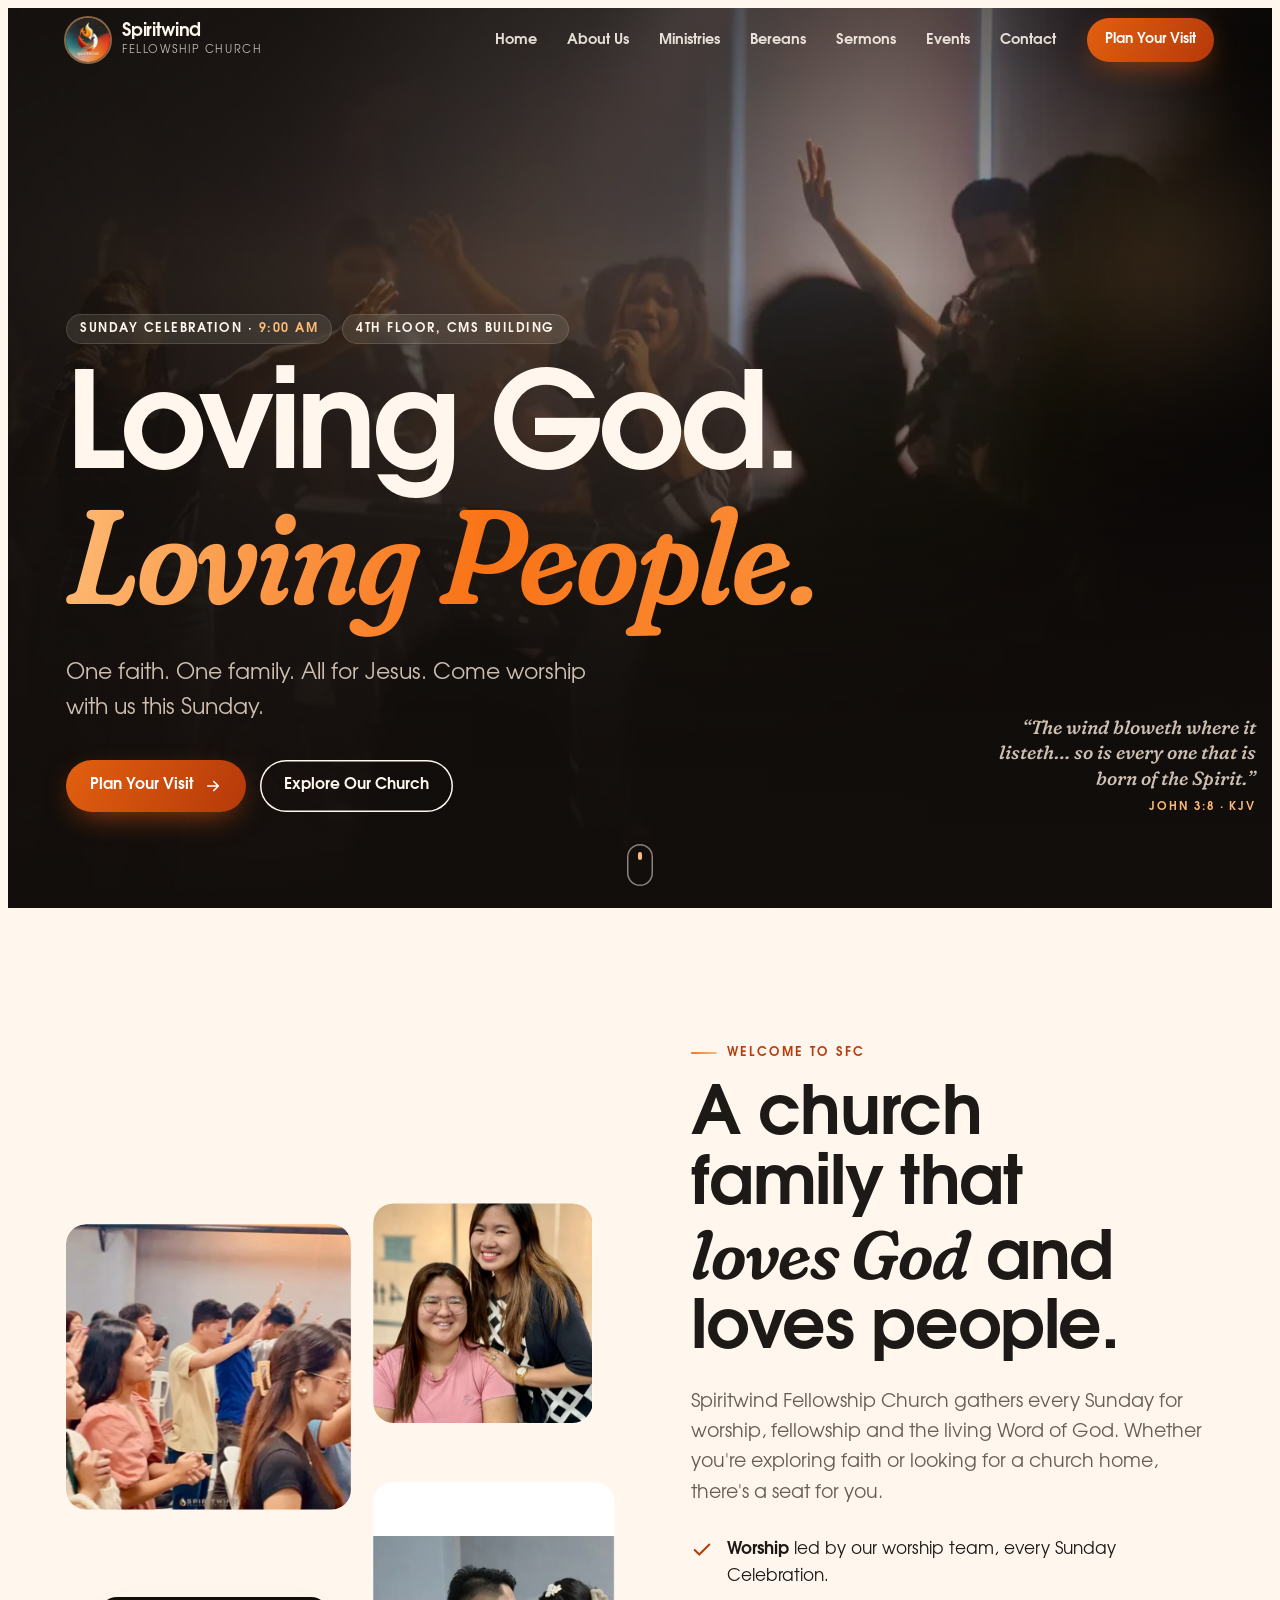
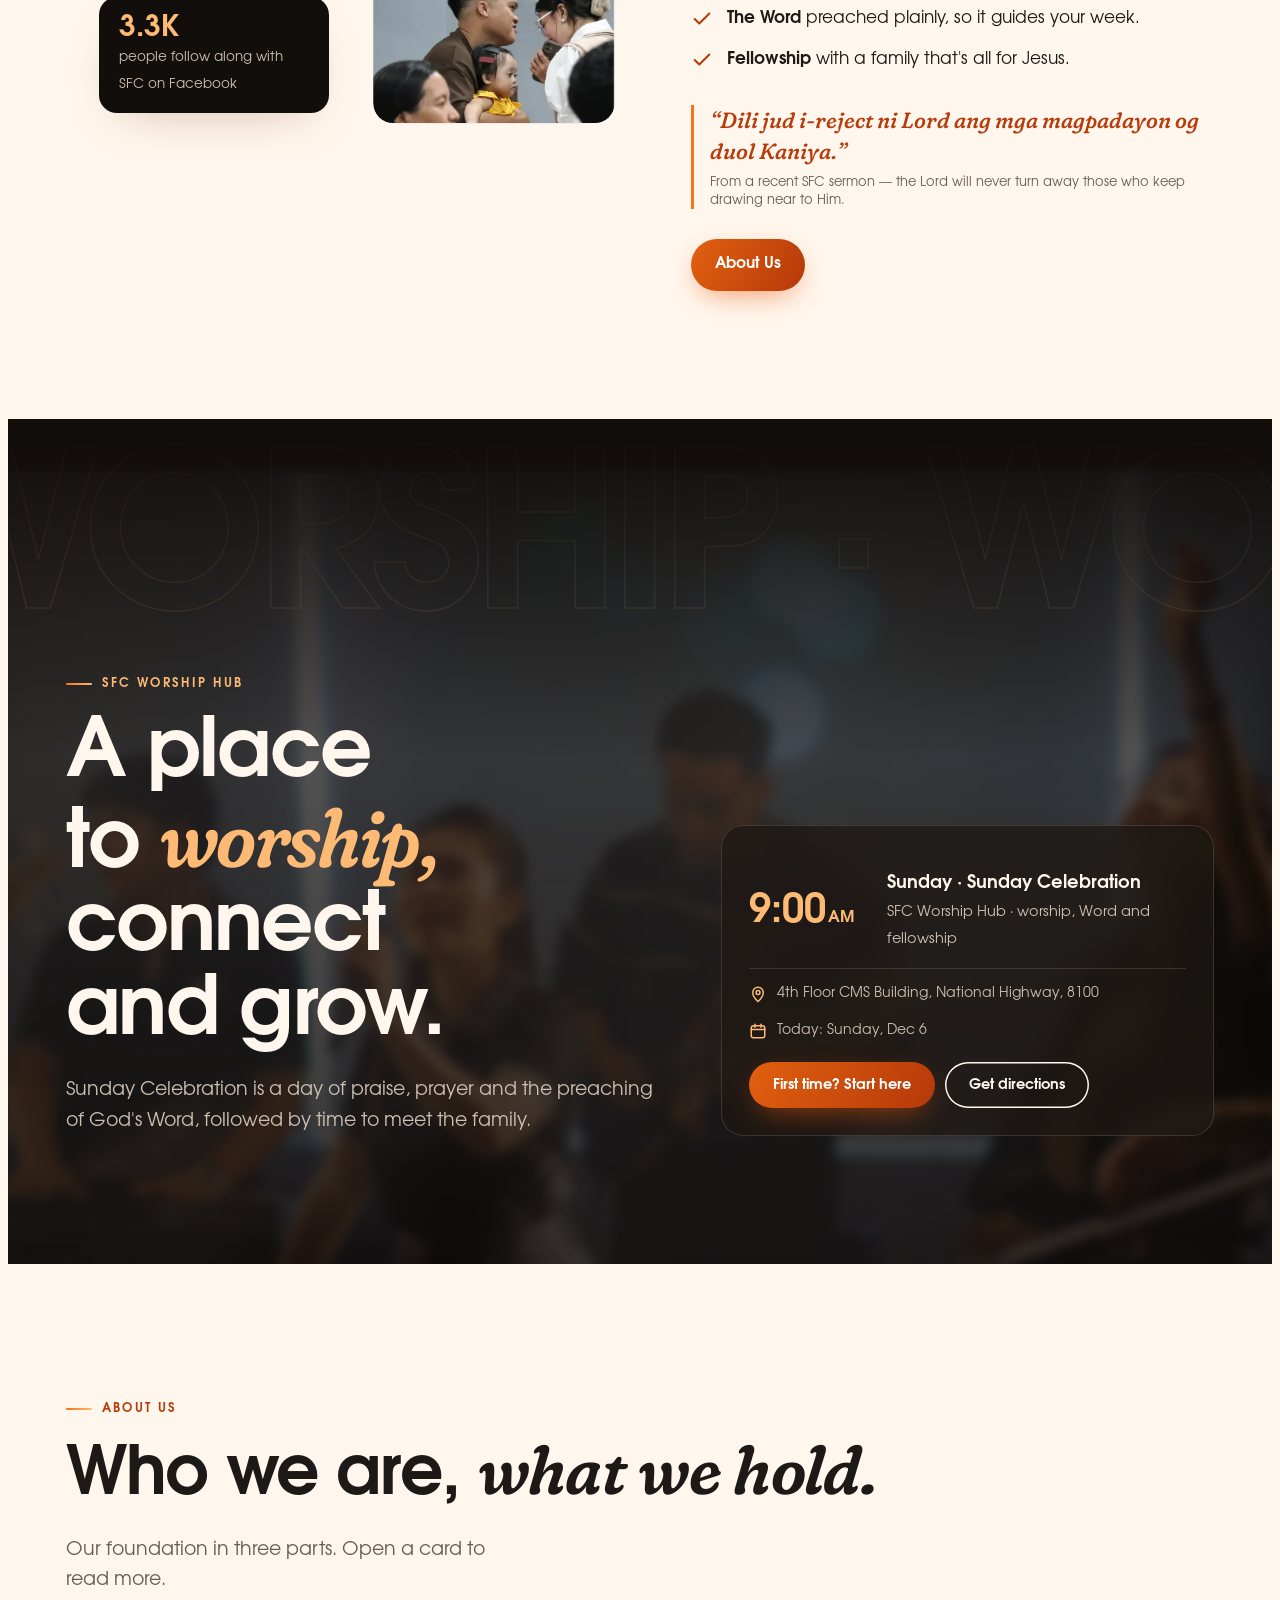
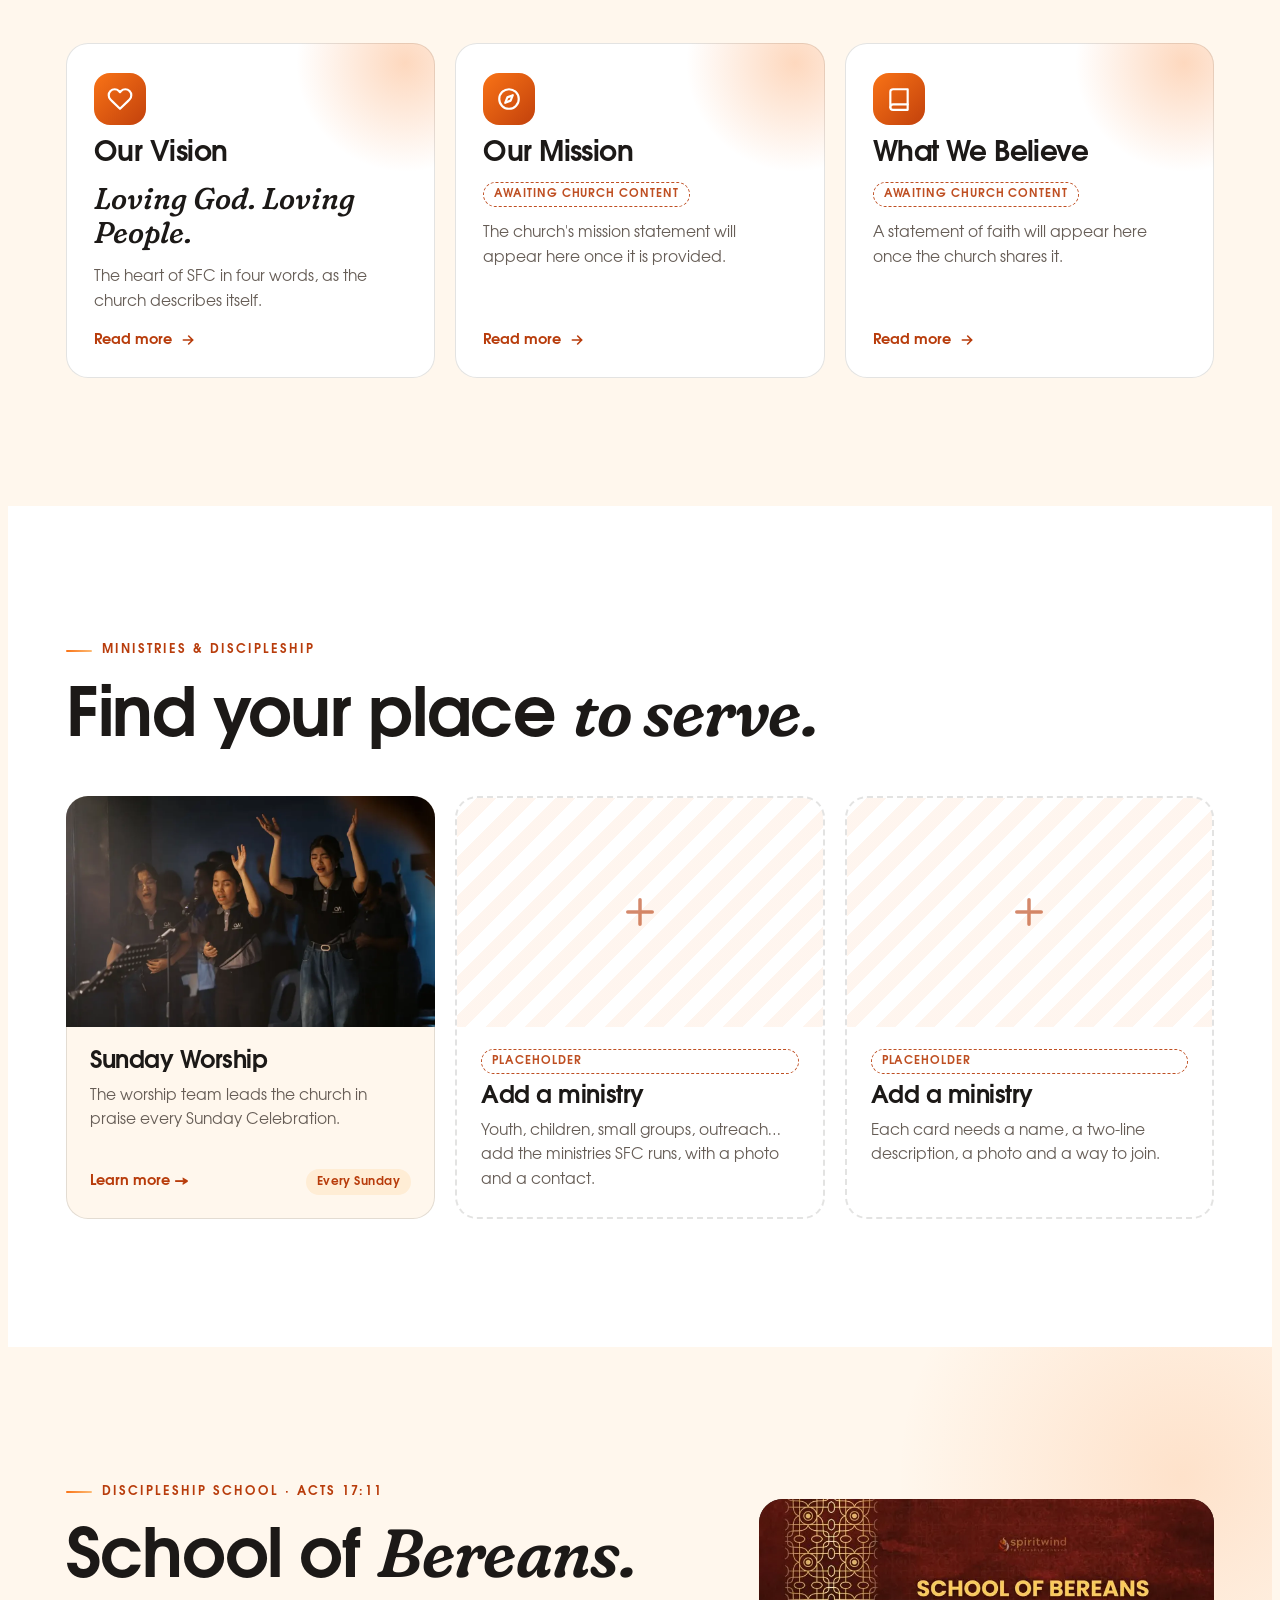
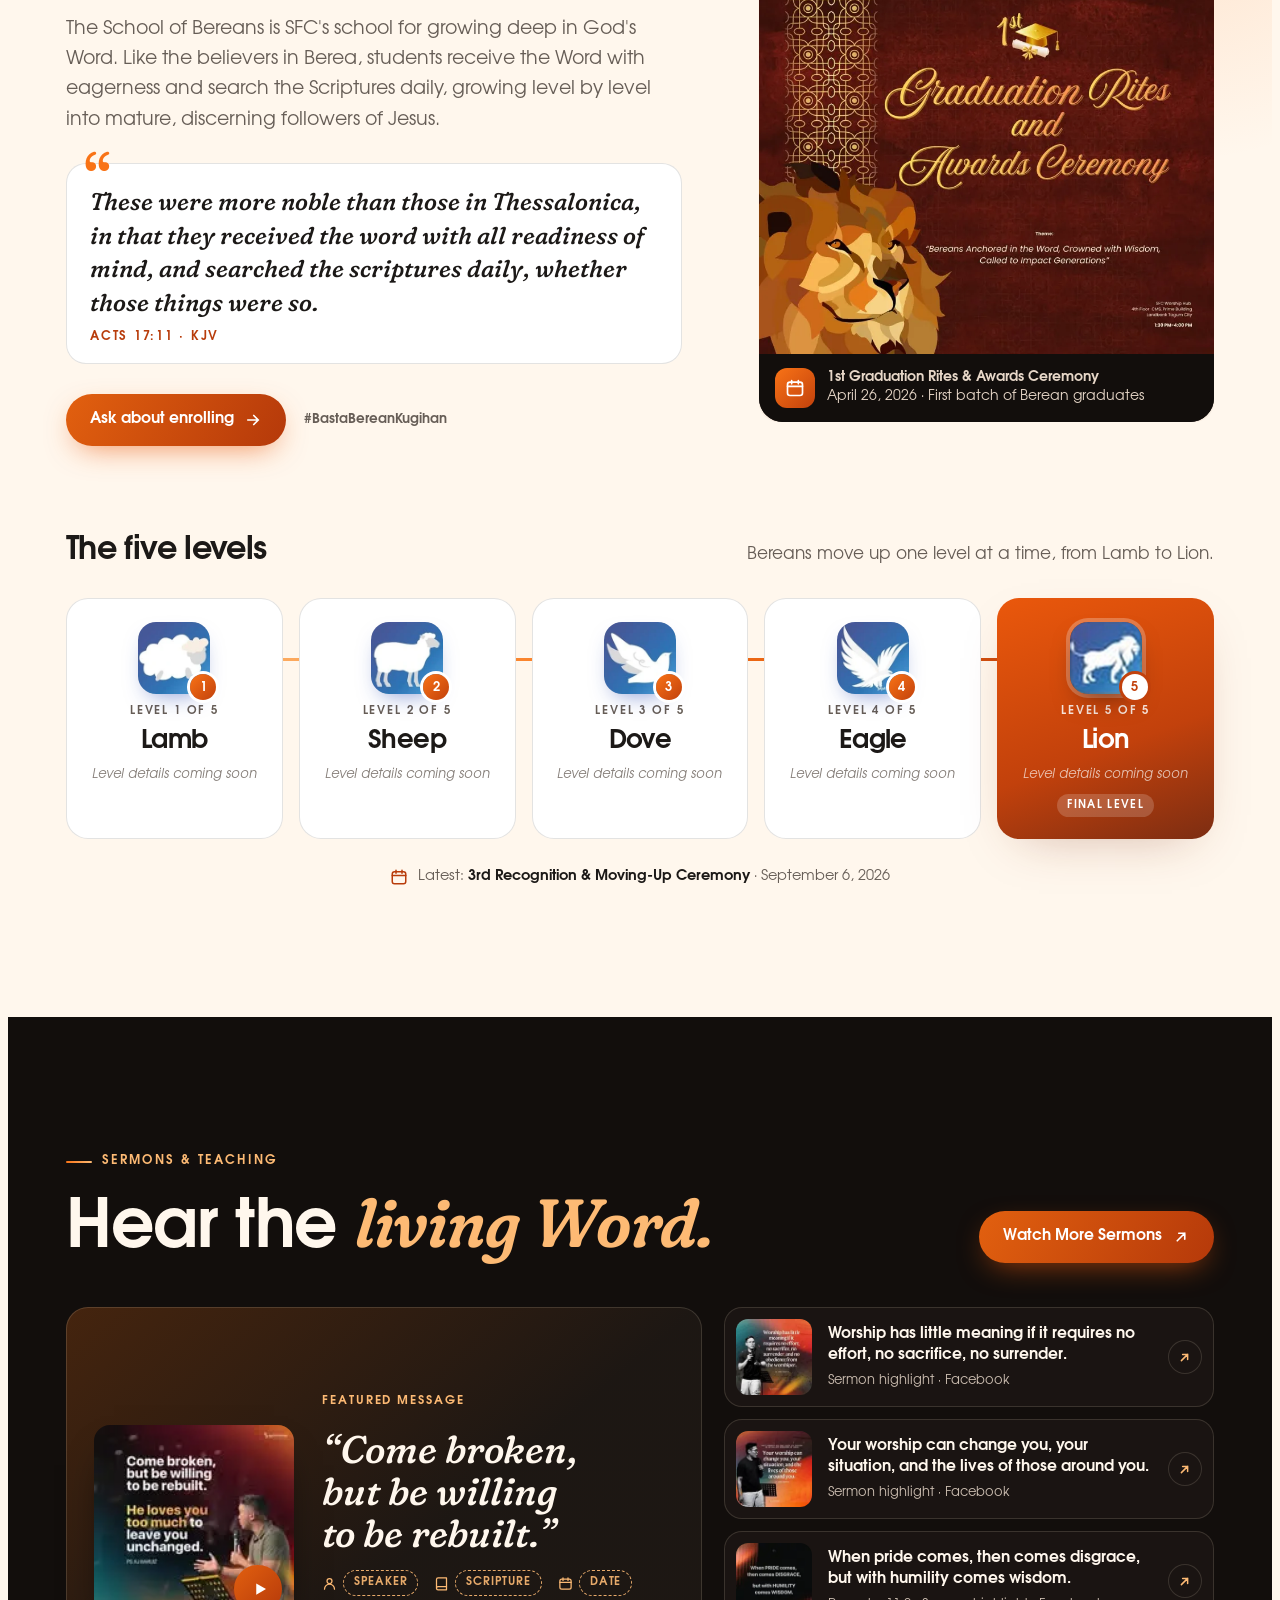
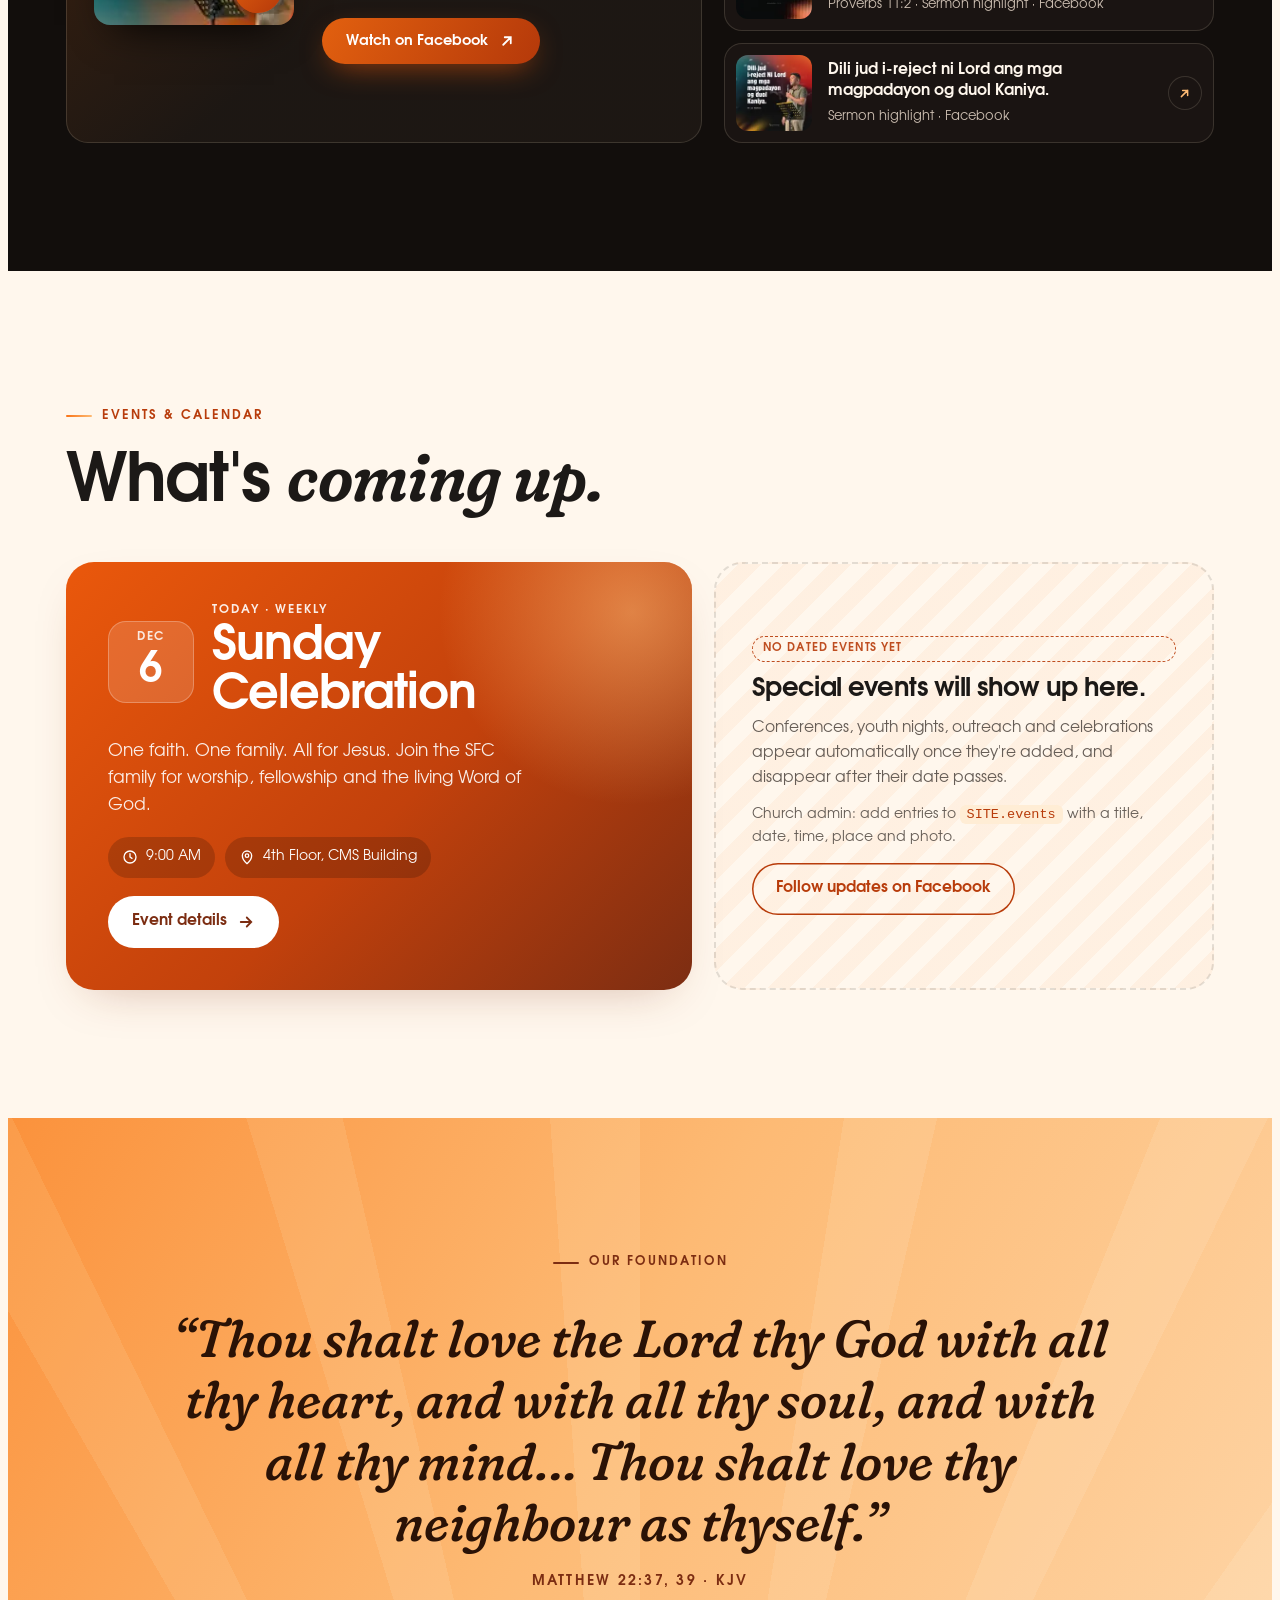
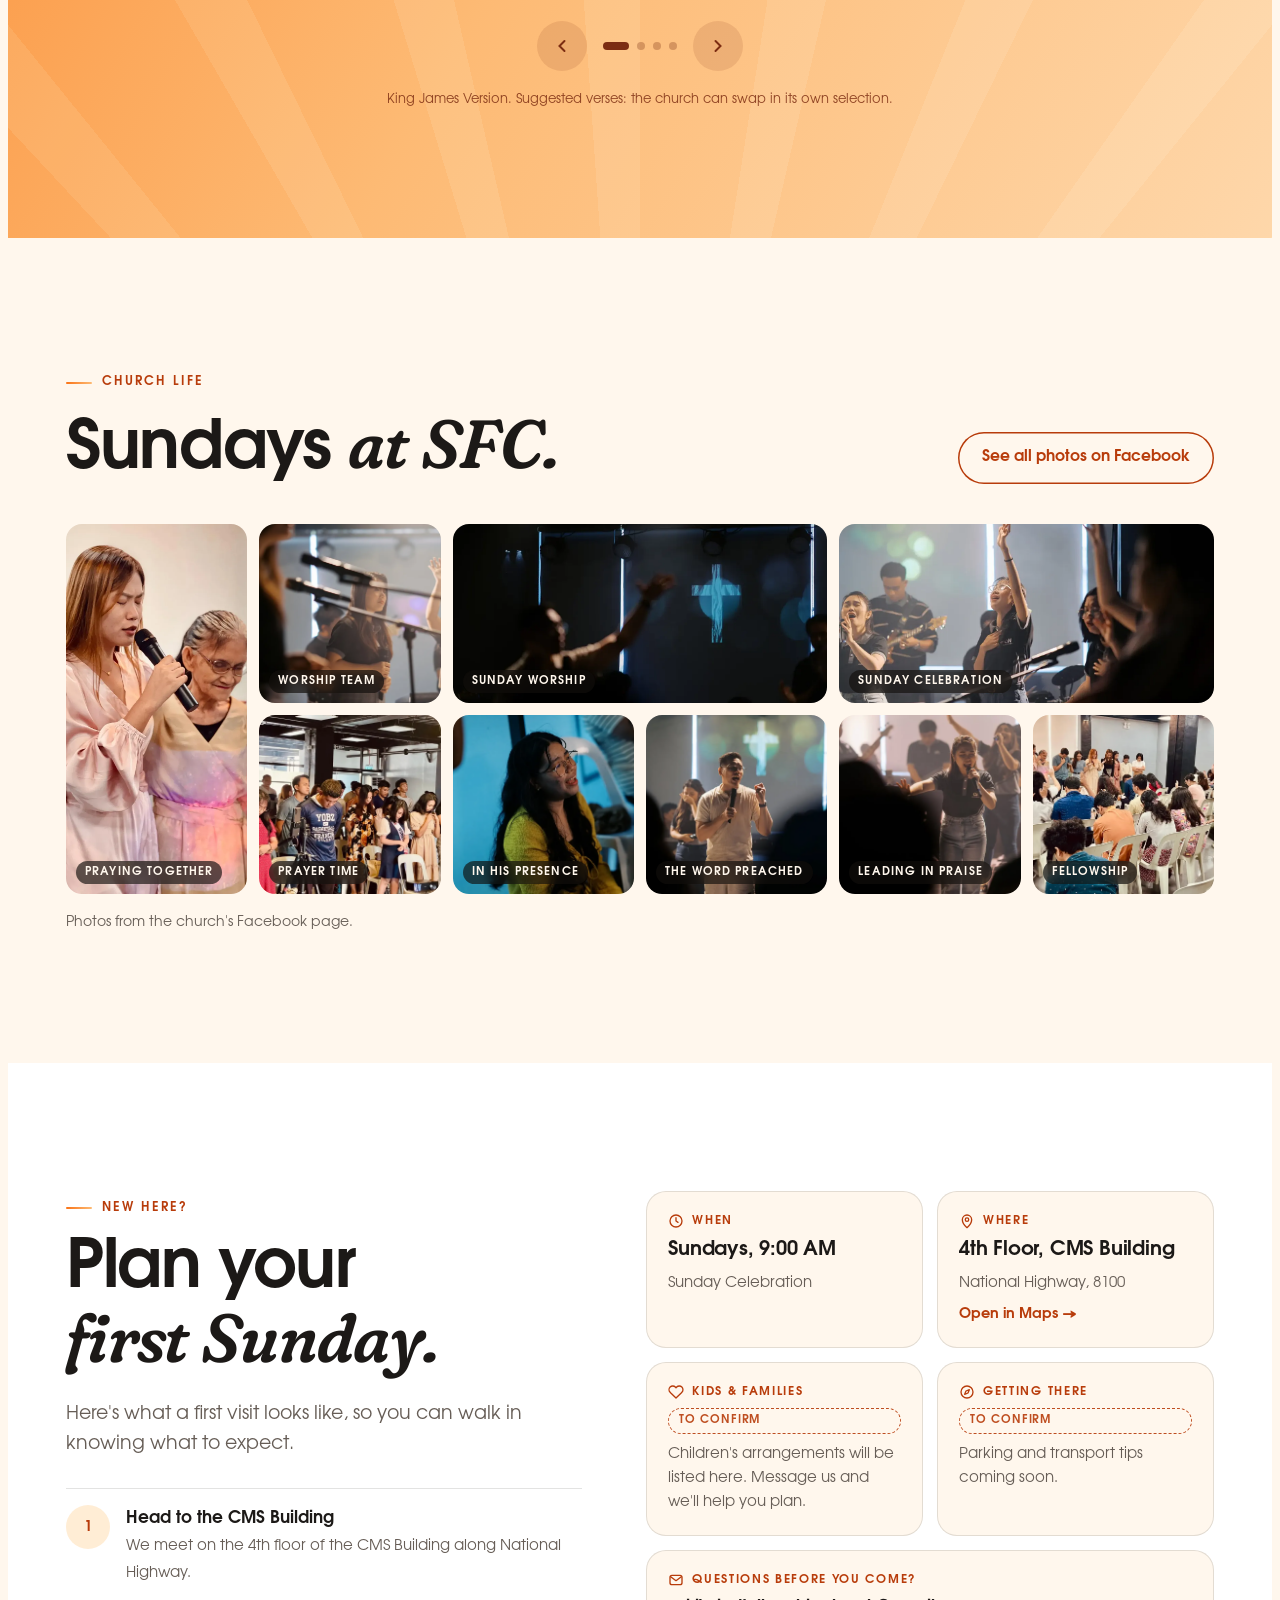
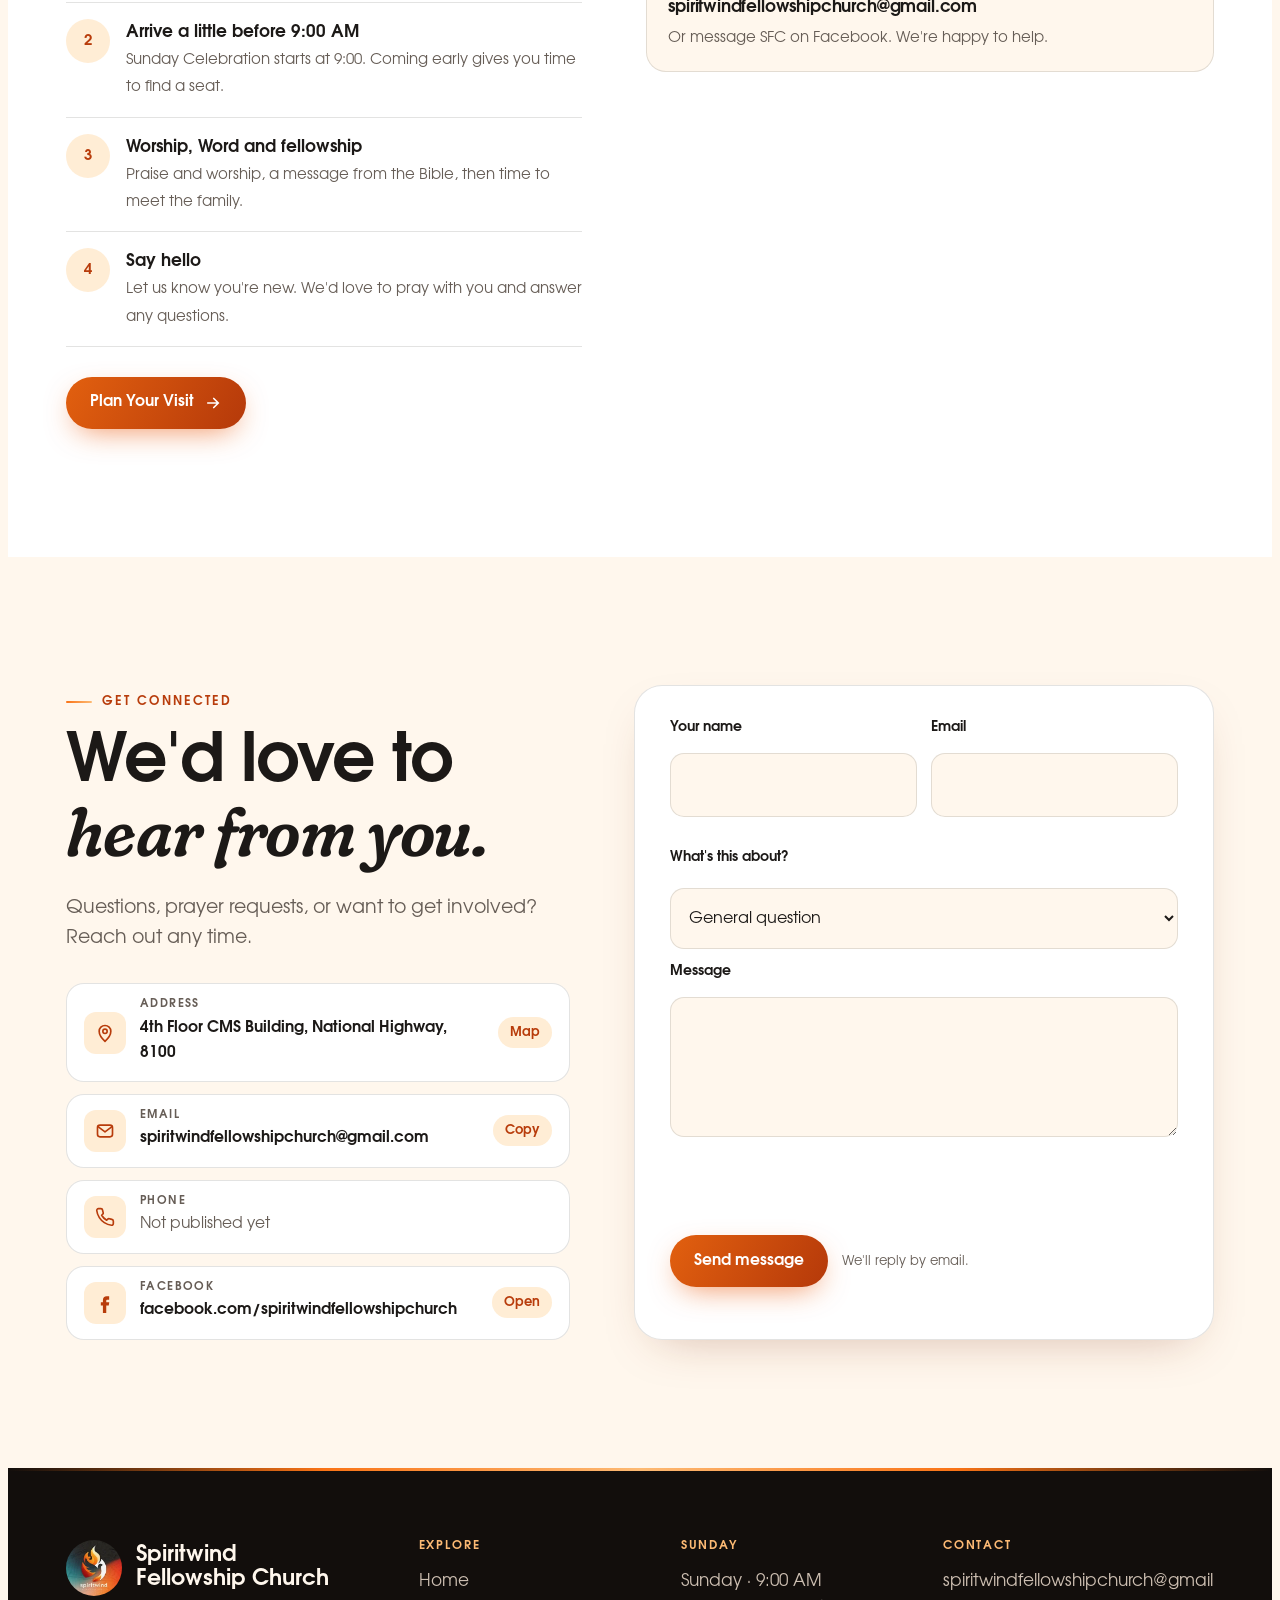
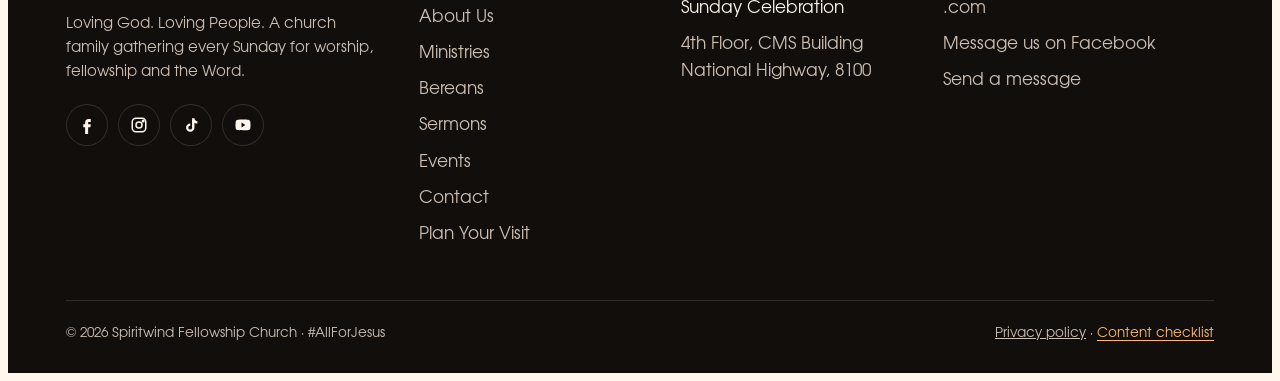
==== index.html @ 1cc3e71e "sfc website initial commit" ====
<!doctype html>
<html lang="en">
<head>
<meta charset="utf-8">
<meta name="viewport" content="width=device-width, initial-scale=1, viewport-fit=cover">
<title>Spiritwind Fellowship Church · Loving God. Loving People.</title>
<meta name="description" content="Spiritwind Fellowship Church (SFC) — Loving God. Loving People. Join our Sunday Celebration every Sunday at 9:00 AM, 4th Floor CMS Building, National Highway.">
<meta name="theme-color" content="#120E0C">
<!-- Replace https://www.example.com with your real domain before launch (also in sitemap.xml and robots.txt) -->
<link rel="canonical" href="https://www.example.com/">
<meta property="og:type" content="website">
<meta property="og:site_name" content="Spiritwind Fellowship Church">
<meta property="og:title" content="Spiritwind Fellowship Church">
<meta property="og:description" content="Loving God. Loving People. Sunday Celebration, 9:00 AM.">
<meta property="og:image" content="https://www.example.com/assets/img/og-image.jpg">
<meta property="og:url" content="https://www.example.com/">
<meta name="twitter:card" content="summary_large_image">
<link rel="icon" href="favicon.ico" sizes="any">
<link rel="icon" type="image/png" sizes="32x32" href="assets/icons/favicon-32.png">
<link rel="apple-touch-icon" href="assets/icons/apple-touch-icon.png">
<link rel="manifest" href="site.webmanifest">
<link rel="preload" href="assets/fonts/texgyreadventor-bold.woff2" as="font" type="font/woff2" crossorigin>
<link rel="preload" href="assets/fonts/texgyreadventor-regular.woff2" as="font" type="font/woff2" crossorigin>
<link rel="preload" href="assets/fonts/fraunces-italic.woff2" as="font" type="font/woff2" crossorigin>
<link rel="preload" as="image" href="assets/img/photo-worship-stage-wide.webp">
<link rel="stylesheet" href="assets/css/styles.css">
<script type="application/ld+json">
{"@context":"https://schema.org","@type":"Church","name":"Spiritwind Fellowship Church","alternateName":"SFC","slogan":"Loving God. Loving People.","url":"https://www.example.com/","logo":"https://www.example.com/assets/img/logo.png","email":"spiritwindfellowshipchurch@gmail.com",
 "address":{"@type":"PostalAddress","streetAddress":"4th Floor CMS Building, National Highway","postalCode":"8100","addressCountry":"PH"},
 "sameAs":["https://www.facebook.com/spiritwindfellowshipchurch","https://www.instagram.com/spiritwindfc","https://www.tiktok.com/@spiritwindfc"],
 "event":{"@type":"Event","name":"Sunday Celebration","eventSchedule":{"@type":"Schedule","repeatFrequency":"P1W","byDay":"https://schema.org/Sunday","startTime":"09:00","scheduleTimezone":"Asia/Manila"},"location":{"@type":"Place","name":"CMS Building, 4th Floor","address":"National Highway, 8100"}}}
</script>
</head>
<body>
<a class="skip" href="#welcome">Skip to content</a>
<noscript><div class="noscript">Turn on JavaScript to see service times, sermons and events. You can also email spiritwindfellowshipchurch@gmail.com.</div></noscript>
<header class="nav" id="nav">
  <div class="wrap">
    <a class="brand" href="#home" aria-label="Spiritwind Fellowship Church — home">
      <img src="assets/img/logo.webp" data-img="logo" alt="" width="44" height="44">
      <span><b>Spiritwind</b><small>Fellowship Church</small></span>
    </a>
    <ul class="links" id="navLinks"></ul>
    <a class="btn btn-primary cta-nav" href="#visit">Plan Your Visit</a>
    <button class="burger" id="burger" aria-label="Open menu" aria-expanded="false" aria-controls="drawer"><span></span><span></span><span></span></button>
  </div>
</header>

<div class="drawer" id="drawer" aria-hidden="true">
  <div class="scrim" data-close></div>
  <div class="panel" role="dialog" aria-modal="true" aria-label="Menu">
    <button class="close" data-close aria-label="Close menu">×</button>
    <nav id="drawerLinks"></nav>
    <a class="btn btn-primary" href="#visit" data-close>Plan Your Visit</a>
  </div>
</div>

<main id="main">
<!-- HERO -->
<section class="hero" id="home" aria-label="Welcome">
  <div class="layer photo" data-speed="0.35" data-bg="hero" style="background-image:url('assets/img/photo-worship-stage-wide.webp')"></div>
  <div class="glow a"></div><div class="glow b"></div>
  <canvas id="wind" aria-hidden="true"></canvas>
  <div class="shade"></div>
  <div class="wrap content">
    <div class="meta rv"><span>Sunday Celebration · <b id="heroTime">9:00 AM</b></span><span>4th Floor, CMS Building</span></div>
    <h1 class="h1 rv"><span class="line">Loving God.</span><span class="line"><em>Loving People.</em></span></h1>
    <p class="sub rv" id="heroSub">One faith. One family. All for Jesus. Come worship with us this Sunday.</p>
    <div class="actions rv">
      <a class="btn btn-primary" href="#visit">Plan Your Visit <svg viewBox="0 0 24 24" fill="none" stroke="currentColor" stroke-width="2.2" stroke-linecap="round"><path d="M5 12h14M13 6l6 6-6 6"/></svg></a>
      <a class="btn btn-ghost" href="#welcome">Explore Our Church</a>
    </div>
  </div>
  <p class="verse" data-speed="-0.12">“The wind bloweth where it listeth… so is every one that is born of the Spirit.”<b>John 3:8 · KJV</b></p>
  <a class="scrollcue" href="#welcome" aria-label="Scroll to the welcome section"></a>
</section>

<!-- WELCOME -->
<section class="band welcome" id="welcome">
  <div class="wrap grid">
    <div class="collage">
      <figure class="c1 rv img"><img data-speed="0.06" src="assets/img/photo-worship-congregation.webp" data-img="welcome1" alt="The congregation worshiping with hands raised at Sunday Celebration"></figure>
      <figure class="c2 rv img"><img data-speed="-0.08" src="assets/img/photo-fellowship-friends.webp" data-img="welcome2" alt="Two church members smiling together after the service"></figure>
      <figure class="c3 rv img"><img data-speed="0.12" src="assets/img/photo-fellowship-family.webp" data-img="welcome3" alt="Church family greeting one another, a young family with their little one"></figure>
      <div class="badge"><strong id="followers">3.3K</strong><span>people follow along with SFC on Facebook</span></div>
    </div>
    <div>
      <span class="eyebrow rv">Welcome to SFC</span>
      <h2 class="h2 rv">A church family that <em>loves God</em> and loves people.</h2>
      <p class="lede rv">Spiritwind Fellowship Church gathers every Sunday for worship, fellowship and the living Word of God. Whether you're exploring faith or looking for a church home, there's a seat for you.</p>
      <ul class="points rv">
        <li><svg viewBox="0 0 24 24" fill="none" stroke="currentColor" stroke-width="2.2" stroke-linecap="round" stroke-linejoin="round"><path d="M20 6 9 17l-5-5"/></svg><span><b>Worship</b> led by our worship team, every Sunday Celebration.</span></li>
        <li><svg viewBox="0 0 24 24" fill="none" stroke="currentColor" stroke-width="2.2" stroke-linecap="round" stroke-linejoin="round"><path d="M20 6 9 17l-5-5"/></svg><span><b>The Word</b> preached plainly, so it guides your week.</span></li>
        <li><svg viewBox="0 0 24 24" fill="none" stroke="currentColor" stroke-width="2.2" stroke-linecap="round" stroke-linejoin="round"><path d="M20 6 9 17l-5-5"/></svg><span><b>Fellowship</b> with a family that's all for Jesus.</span></li>
      </ul>
      <p class="bisaya rv">“Dili jud i-reject ni Lord ang mga magpadayon og duol Kaniya.”<small>From a recent SFC sermon — the Lord will never turn away those who keep drawing near to Him.</small></p>
      <div style="margin-top:30px" class="rv"><a class="btn btn-primary" href="#about">About Us</a></div>
    </div>
  </div>
</section>

<!-- WORSHIP -->
<section class="band stage worship" id="worship" aria-labelledby="worshipH">
  <div class="bgimg" data-bg="worshipBg" style="background-image:url('assets/img/photo-worship-band.webp')" data-speed="0.25"></div>
  <div class="giant" aria-hidden="true" data-speed="-0.15" data-x="1">WORSHIP · WORSHIP ·</div>
  <div class="wrap grid">
    <div>
      <span class="eyebrow rv">SFC Worship Hub</span>
      <h2 class="rv" id="worshipH" style="margin-top:18px">A place to <em style="font-family:var(--f-serif);font-weight:600;color:var(--amber)">worship,</em> connect and grow.</h2>
      <p class="lede rv" style="margin-top:22px">Sunday Celebration is a day of praise, prayer and the preaching of God's Word, followed by time to meet the family.</p>
    </div>
    <div class="svc rv" id="services"></div>
  </div>
</section>

<!-- ABOUT -->
<section class="band about" id="about">
  <div class="wrap">
    <div class="head">
      <div><span class="eyebrow rv">About Us</span><h2 class="h2 rv" style="margin-top:16px">Who we are, <em>what we hold.</em></h2></div>
      <p class="lede rv" style="max-width:42ch">Our foundation in three parts. Open a card to read more.</p>
    </div>
    <div class="cards3" id="pillars"></div>
  </div>
</section>

<!-- MINISTRIES -->
<section class="band ministries" id="ministries">
  <div class="wrap">
    <span class="eyebrow rv">Ministries &amp; Discipleship</span>
    <h2 class="h2 rv" style="margin-top:16px">Find your place <em>to serve.</em></h2>
    <div class="mgrid" id="ministryGrid"></div>
  </div>
</section>

<!-- SCHOOL OF BEREANS -->
<section class="band bereans" id="bereans" aria-labelledby="sobH">
  <div class="wrap">
    <div class="sob-head">
      <div class="sob-intro">
        <span class="eyebrow rv">Discipleship School · Acts 17:11</span>
        <h2 class="h2 rv" id="sobH" style="margin-top:16px">School of <em>Bereans.</em></h2>
        <p class="lede rv" id="sobIntro"></p>
        <blockquote class="sob-verse rv" id="sobVerse"></blockquote>
        <div class="sob-actions rv">
          <a class="btn btn-primary" href="#contact" data-inquiry="bereans">Ask about enrolling <svg viewBox="0 0 24 24" fill="none" stroke="currentColor" stroke-width="2.2" stroke-linecap="round"><path d="M5 12h14M13 6l6 6-6 6"/></svg></a>
          <span class="sob-tag" id="sobTag"></span>
        </div>
      </div>
      <figure class="sob-poster rv img">
        <img id="sobPoster" src="assets/img/sob-graduation-poster.webp" alt="School of Bereans 1st Graduation Rites and Awards Ceremony poster, with a golden lion">
        <figcaption id="sobMilestone"></figcaption>
      </figure>
    </div>

    <div class="sob-journey">
      <div class="sob-jhead rv"><h3>The five levels</h3><p>Bereans move up one level at a time, from Lamb to Lion.</p></div>
      <ol class="sob-track" id="sobLevels"></ol>
      <p class="sob-latest rv" id="sobLatest"></p>
    </div>
  </div>
</section>

<!-- SERMONS -->
<section class="band stage sermons" id="sermons">
  <div class="wrap">
    <div class="head">
      <div><span class="eyebrow rv">Sermons &amp; Teaching</span><h2 class="h2 rv" style="margin-top:16px">Hear the <em style="color:var(--amber)">living Word.</em></h2></div>
      <a class="btn btn-primary rv" id="moreSermons" href="#" target="_blank" rel="noopener">Watch More Sermons <svg viewBox="0 0 24 24" fill="none" stroke="currentColor" stroke-width="2.2" stroke-linecap="round"><path d="M7 17 17 7M9 7h8v8"/></svg></a>
    </div>
    <div class="sgrid">
      <article class="feat rv" id="featSermon"></article>
      <div class="slist" id="sermonList"></div>
    </div>
  </div>
</section>

<!-- EVENTS -->
<section class="band events" id="events">
  <div class="wrap">
    <span class="eyebrow rv">Events &amp; Calendar</span>
    <h2 class="h2 rv" style="margin-top:16px">What's <em>coming up.</em></h2>
    <div class="egrid" id="eventGrid"></div>
  </div>
</section>

<!-- SCRIPTURE -->
<section class="band scripture" id="scripture" aria-roledescription="carousel" aria-label="Scripture">
  <div class="rays" data-speed="0.18"></div>
  <div class="wrap">
    <span class="eyebrow">Our Foundation</span>
    <div class="vstage" aria-live="polite">
      <div><p class="vtext" id="vText"></p><div class="vref" id="vRef"></div></div>
    </div>
    <div class="vctl">
      <button id="vPrev" aria-label="Previous verse"><svg viewBox="0 0 24 24" fill="none" stroke="currentColor" stroke-width="2.4" stroke-linecap="round"><path d="M15 6l-6 6 6 6"/></svg></button>
      <div class="dots" id="vDots" aria-hidden="true"></div>
      <button id="vNext" aria-label="Next verse"><svg viewBox="0 0 24 24" fill="none" stroke="currentColor" stroke-width="2.4" stroke-linecap="round"><path d="M9 6l6 6-6 6"/></svg></button>
    </div>
    <p class="note">King James Version. Suggested verses: the church can swap in its own selection.</p>
  </div>
</section>

<!-- GALLERY -->
<section class="band gallery" id="gallery">
  <div class="wrap">
    <div class="head">
      <div><span class="eyebrow rv">Church Life</span><h2 class="h2 rv" style="margin-top:16px">Sundays <em>at SFC.</em></h2></div>
      <a class="btn btn-ghost rv" id="fbPhotos" href="#" target="_blank" rel="noopener" style="color:var(--otext)">See all photos on Facebook</a>
    </div>
    <div class="ggrid" id="galleryGrid"></div>
    <p class="note">Photos from the church's Facebook page.</p>
  </div>
</section>

<!-- VISIT -->
<section class="band visit" id="visit">
  <div class="wrap vgrid">
    <div>
      <span class="eyebrow rv">New Here?</span>
      <h2 class="h2 rv" style="margin-top:16px">Plan your <em>first Sunday.</em></h2>
      <p class="lede rv" style="margin-top:20px">Here's what a first visit looks like, so you can walk in knowing what to expect.</p>
      <ol class="steps rv" id="visitSteps"></ol>
      <a class="btn btn-primary rv" href="#contact" data-inquiry="visit">Plan Your Visit <svg viewBox="0 0 24 24" fill="none" stroke="currentColor" stroke-width="2.2" stroke-linecap="round"><path d="M5 12h14M13 6l6 6-6 6"/></svg></a>
    </div>
    <div class="vcards rv" id="visitCards"></div>
  </div>
</section>

<!-- CONTACT -->
<section class="band contact" id="contact">
  <div class="wrap cgrid">
    <div>
      <span class="eyebrow rv">Get Connected</span>
      <h2 class="h2 rv" style="margin-top:16px">We'd love to <em>hear from you.</em></h2>
      <p class="lede rv" style="margin-top:20px">Questions, prayer requests, or want to get involved? Reach out any time.</p>
      <div class="clist rv" id="contactList"></div>
    </div>
    <form class="card rv" id="cform" name="contact" method="POST" data-netlify="true" netlify-honeypot="website" novalidate>
      <input type="hidden" name="form-name" value="contact">
      <div class="frow">
        <div class="field"><label for="f-name">Your name</label><input id="f-name" name="name" autocomplete="name" required maxlength="80"><span class="err" id="e-name"></span></div>
        <div class="field"><label for="f-email">Email</label><input id="f-email" name="email" type="email" autocomplete="email" required maxlength="120"><span class="err" id="e-email"></span></div>
      </div>
      <div class="field"><label for="f-topic">What's this about?</label>
        <select id="f-topic" name="topic"></select></div>
      <div class="field"><label for="f-msg">Message</label><textarea id="f-msg" name="message" required maxlength="2000"></textarea><span class="err" id="e-msg"></span></div>
      <div class="hp" aria-hidden="true"><label for="f-web">Leave this empty</label><input id="f-web" name="website" tabindex="-1" autocomplete="off"></div>
      <div id="fstatus" role="status" aria-live="polite"></div>
      <div style="display:flex;gap:14px;align-items:center;flex-wrap:wrap"><button class="btn btn-primary" type="submit">Send message</button><span class="fnote">We'll reply by email.</span></div>
    </form>
  </div>
</section>
</main>

<footer>
  <div class="wrap">
    <div class="fgrid">
      <div>
        <div class="fbrand"><img src="assets/img/logo.webp" data-img="logo" alt="Spiritwind Fellowship Church logo"><b>Spiritwind<br>Fellowship Church</b></div>
        <p>Loving God. Loving People. A church family gathering every Sunday for worship, fellowship and the Word.</p>
        <div class="socials" id="socials"></div>
      </div>
      <div><h4>Explore</h4><ul id="footLinks"></ul></div>
      <div><h4>Sunday</h4><ul id="footSvc"></ul></div>
      <div><h4>Contact</h4><ul id="footContact"></ul></div>
    </div>
    <div class="fbottom"><span>© <span id="yr"></span> Spiritwind Fellowship Church · #AllForJesus</span><span><a href="privacy.html" style="color:var(--stage-muted)">Privacy policy</a> · <button id="openChecklist">Content checklist</button></span></div>
  </div>
</footer>

<dialog id="dlg"><div class="modal" id="dlgBody"></div></dialog>
<dialog id="lbx" aria-label="Photo viewer"><div class="lb">
  <button class="x" id="lbClose" aria-label="Close photo viewer">×</button>
  <img id="lbImg" alt="">
  <button class="nav-b prev" id="lbPrev" aria-label="Previous photo"><svg viewBox="0 0 24 24" fill="none" stroke="currentColor" stroke-width="2.4" stroke-linecap="round"><path d="M15 6l-6 6 6 6"/></svg></button>
  <button class="nav-b next" id="lbNext" aria-label="Next photo"><svg viewBox="0 0 24 24" fill="none" stroke="currentColor" stroke-width="2.4" stroke-linecap="round"><path d="M9 6l6 6-6 6"/></svg></button>
  <div class="cap"><span id="lbCap"></span><span id="lbCount"></span></div>
</div></dialog>
<div class="toast" id="toast" role="status"></div>

<script src="assets/js/content.js"></script>
<script src="assets/js/main.js"></script>
</body>
</html>
---- assets/css/styles.css ----
/* Spiritwind Fellowship Church — main stylesheet
   Layout concept: a Sunday morning in one scroll — dark "sanctuary" bands (hero, worship, sermons) alternate with warm daylight bands; a slow wind of amber light threads through the hero. */
/* ---------- Typefaces (self-hosted, see assets/fonts/ for licenses) ----------
   Avant Garde Gothic → TeX Gyre Adventor (free version of ITC Avant Garde Gothic, GUST Font License)
   Cooper BT          → Fraunces "Soft" (free soft serif inspired by Cooper, SIL OFL)
   If the church licenses the real ITC Avant Garde Gothic / Cooper BT webfonts, point these
   @font-face src lines at those files and keep the family names the same. */
@font-face{font-family:"SFC Avant"; src:url("../fonts/texgyreadventor-regular.woff2") format("woff2"); font-weight:400; font-style:normal; font-display:swap}
@font-face{font-family:"SFC Avant"; src:url("../fonts/texgyreadventor-bold.woff2") format("woff2"); font-weight:700; font-style:normal; font-display:swap}
@font-face{font-family:"SFC Avant"; src:url("../fonts/texgyreadventor-italic.woff2") format("woff2"); font-weight:400; font-style:italic; font-display:swap}
@font-face{font-family:"SFC Avant"; src:url("../fonts/texgyreadventor-bolditalic.woff2") format("woff2"); font-weight:700; font-style:italic; font-display:swap}
@font-face{font-family:"SFC Cooper"; src:url("../fonts/fraunces-normal.woff2") format("woff2"); font-weight:100 900; font-style:normal; font-display:swap}
@font-face{font-family:"SFC Cooper"; src:url("../fonts/fraunces-italic.woff2") format("woff2"); font-weight:100 900; font-style:italic; font-display:swap}

:root{
  --bg:#FFF7ED; --surface:#FFFFFF; --ink:#1C1917; --muted:#665d56; --line:rgba(28,25,23,.12);
  --orange:#F97316; --burnt:#C2410C; --amber:#FDBA74; --otext:#B83C0B; --chip:#FFEDD5;
  --btn-a:#E2600F; --btn-b:#B5390A; --btn-ink:#FFFFFF;
  --stage:#120E0C; --stage-2:#1E1814; --stage-ink:#FFF7ED; --stage-muted:#CDBFB2; --stage-line:rgba(255,237,213,.14);
  --shadow:0 18px 50px -24px rgba(124,45,18,.35);
  --f-display:"SFC Avant","ITC Avant Garde Gothic","Century Gothic","URW Gothic",system-ui,sans-serif;
  --f-serif:"SFC Cooper","Cooper BT","Cooper Std",Georgia,serif;
  --cooper:"SOFT" 100,"WONK" 0;
  --f-body:"SFC Avant","ITC Avant Garde Gothic","Century Gothic","URW Gothic",system-ui,-apple-system,sans-serif;
  --r:22px; --gut:max(16px,env(safe-area-inset-left,0px)); --gutR:max(16px,env(safe-area-inset-right,0px));
  --wrap:1180px;
}
@media (prefers-color-scheme:dark){:root:not([data-theme="light"]){
  --bg:#17110D; --surface:#211913; --ink:#F7EDE3; --muted:#B9AA9C; --line:rgba(255,237,213,.13);
  --otext:#FB923C; --chip:#3A2416; --shadow:0 18px 50px -24px rgba(0,0,0,.7); color-scheme:dark}}
:root[data-theme="dark"]{
  --bg:#17110D; --surface:#211913; --ink:#F7EDE3; --muted:#B9AA9C; --line:rgba(255,237,213,.13);
  --otext:#FB923C; --chip:#3A2416; --shadow:0 18px 50px -24px rgba(0,0,0,.7); color-scheme:dark}

*{box-sizing:border-box}
html{scroll-behavior:smooth; scroll-padding-top:84px}
@media (prefers-reduced-motion:reduce){html{scroll-behavior:auto}}
em{font-variation-settings:var(--cooper)}
body{background:var(--bg); color:var(--ink); font-family:var(--f-body); font-size:17px; line-height:1.6; overflow-x:hidden; -webkit-font-smoothing:antialiased}
body::before{content:""; position:fixed; inset:0 0 auto; height:env(safe-area-inset-top,0px); z-index:60; background:var(--stage)}
img{max-width:100%; display:block}
a{color:inherit}
h1,h2,h3{font-family:var(--f-display); line-height:1.02; margin:0; text-wrap:balance; letter-spacing:-.02em}
p{margin:0}
.wrap{max-width:var(--wrap); margin:0 auto; padding-left:var(--gut); padding-right:var(--gutR)}
.band{padding-block:clamp(72px,10vw,128px); position:relative}
.eyebrow{font:600 12.5px/1 var(--f-body); letter-spacing:.16em; text-transform:uppercase; color:var(--otext); display:inline-flex; gap:10px; align-items:center}
.eyebrow::before{content:""; width:26px; height:2px; border-radius:2px; background:linear-gradient(90deg,var(--orange),var(--amber))}
.h2{font-size:clamp(36px,5.6vw,68px); font-weight:800}
.h2 em,.h1 em{font-family:var(--f-serif); font-weight:600; font-style:italic; letter-spacing:-.01em; font-variation-settings:var(--cooper)}
.lede{font-size:clamp(17px,1.5vw,19px); color:var(--muted); max-width:58ch}
:focus-visible{outline:3px solid var(--amber); outline-offset:3px; border-radius:8px}

/* buttons */
.btn{--h:52px; display:inline-flex; align-items:center; gap:10px; height:var(--h); padding:0 24px; border-radius:999px; font:700 15.5px/1 var(--f-body); text-decoration:none; border:0; cursor:pointer; transition:transform .25s ease, box-shadow .25s ease, background .25s}
.btn-primary{background:linear-gradient(120deg,var(--btn-a),var(--btn-b)); color:var(--btn-ink); box-shadow:0 10px 30px -10px rgba(234,88,12,.7)}
.btn-primary:hover{transform:translateY(-2px); box-shadow:0 16px 36px -12px rgba(234,88,12,.85)}
.btn-ghost{background:transparent; color:currentColor; box-shadow:inset 0 0 0 1.5px currentColor}
.btn-ghost:hover{background:rgba(253,186,116,.14)}
.btn svg{width:18px; height:18px}
.chip{display:inline-flex; align-items:center; gap:6px; font:600 12px/1 var(--f-body); letter-spacing:.04em; padding:7px 11px; border-radius:999px; background:var(--chip); color:var(--otext)}
.todo{display:inline-flex; align-items:center; gap:6px; font:600 11.5px/1 var(--f-body); letter-spacing:.08em; text-transform:uppercase; padding:6px 10px; border-radius:999px; border:1.5px dashed currentColor; color:var(--otext); opacity:.9}

/* ===== NAV ===== */
.nav{position:fixed; z-index:50; left:0; right:0; top:env(safe-area-inset-top,0px); transition:background .35s, box-shadow .35s, padding .35s; padding-block:18px; color:var(--stage-ink)}
.nav .wrap{display:flex; align-items:center; gap:18px}
.brand{display:flex; align-items:center; gap:12px; text-decoration:none; margin-right:auto; min-width:0}
.brand img{width:44px; height:44px; border-radius:50%; box-shadow:0 0 0 2px rgba(253,186,116,.5)}
.brand b{font:800 18px/1 var(--f-display); letter-spacing:-.01em; display:block}
.brand small{font:500 11px/1.2 var(--f-body); letter-spacing:.14em; text-transform:uppercase; opacity:.75; display:block; margin-top:4px}
.links{display:flex; gap:4px; list-style:none; margin:0; padding:0}
.links a{display:block; padding:9px 13px; border-radius:999px; text-decoration:none; font:600 14.5px/1 var(--f-body); opacity:.88; transition:background .2s, opacity .2s}
.links a:hover{opacity:1; background:rgba(253,186,116,.16)}
.nav .btn{--h:44px; padding:0 18px; font-size:14px}
.nav.solid{background:rgba(18,14,12,.86); backdrop-filter:saturate(1.3) blur(14px); -webkit-backdrop-filter:saturate(1.3) blur(14px); box-shadow:0 1px 0 var(--stage-line); padding-block:10px}
.burger{display:none; width:46px; height:46px; border-radius:50%; border:0; background:rgba(255,247,237,.1); color:inherit; cursor:pointer; place-items:center}
.burger span{display:block; width:20px; height:2px; background:currentColor; margin:4px auto; border-radius:2px; transition:transform .3s, opacity .3s}
@media (max-width:980px){ .links{display:none} .burger{display:grid} .nav .cta-nav{display:none} }
.drawer{position:fixed; inset:0; z-index:70; display:grid; grid-template-columns:1fr; pointer-events:none}
.drawer .scrim{position:absolute; inset:0; background:rgba(10,7,5,.55); opacity:0; transition:opacity .35s}
.drawer .panel{position:absolute; top:0; right:0; bottom:0; width:min(88vw,380px); background:var(--stage); color:var(--stage-ink); transform:translateX(100%); transition:transform .45s cubic-bezier(.2,.8,.2,1); padding:calc(22px + env(safe-area-inset-top,0px)) calc(24px + env(safe-area-inset-right,0px)) calc(28px + env(safe-area-inset-bottom,0px)) 28px; display:flex; flex-direction:column; gap:8px; overflow:auto}
.drawer.open{pointer-events:auto} .drawer.open .scrim{opacity:1} .drawer.open .panel{transform:none}
.drawer .close{align-self:flex-end; width:44px; height:44px; border-radius:50%; border:0; background:rgba(255,247,237,.1); color:inherit; font-size:24px; cursor:pointer}
.drawer nav a{display:block; font:800 32px/1.15 var(--f-display); text-decoration:none; padding:8px 0; border-bottom:1px solid var(--stage-line)}
.drawer nav a:hover{color:var(--amber)}
.drawer .btn{margin-top:18px; justify-content:center}

/* ===== HERO ===== */
.hero{position:relative; min-height:min(100svh,940px); display:flex; align-items:flex-end; background:var(--stage); color:var(--stage-ink); overflow:hidden; isolation:isolate}
.hero .layer{position:absolute; inset:-12% 0; will-change:transform}
.hero .photo{background-size:cover; background-position:60% 45%; filter:saturate(1.08) contrast(1.04)}
.hero .shade{position:absolute; inset:0; background:
  radial-gradient(120% 90% at 70% 20%, transparent 0 30%, rgba(18,14,12,.55) 70%),
  linear-gradient(90deg, rgba(18,14,12,.82) 0%, rgba(18,14,12,.35) 55%, rgba(18,14,12,.1) 100%),
  linear-gradient(180deg, rgba(18,14,12,.55) 0%, rgba(18,14,12,.15) 30%, rgba(18,14,12,.6) 65%, var(--stage) 100%)}
.hero canvas{position:absolute; inset:0; width:100%; height:100%; mix-blend-mode:screen; opacity:.9}
.glow{position:absolute; border-radius:50%; filter:blur(60px); mix-blend-mode:screen; opacity:.55; animation:drift 18s ease-in-out infinite alternate}
.glow.a{width:46vw; height:46vw; background:radial-gradient(circle,#F97316,transparent 65%); left:-12vw; bottom:-18vw}
.glow.b{width:30vw; height:30vw; background:radial-gradient(circle,#FDBA74,transparent 65%); right:-6vw; top:6vh; animation-duration:24s; opacity:.35}
@keyframes drift{to{transform:translate3d(6vw,-4vh,0) scale(1.08)}}
.hero .content{position:relative; z-index:2; width:100%; padding-block:140px clamp(56px,8vw,96px)}
.hero .meta{display:flex; flex-wrap:wrap; gap:10px; margin-bottom:26px}
.hero .meta span{font:600 12.5px/1 var(--f-body); letter-spacing:.12em; text-transform:uppercase; padding:9px 14px; border-radius:999px; background:rgba(255,247,237,.1); backdrop-filter:blur(8px); -webkit-backdrop-filter:blur(8px); box-shadow:inset 0 0 0 1px var(--stage-line)}
.hero .meta span b{color:var(--amber)}
.h1{font-size:clamp(54px,10.5vw,148px); font-weight:800; line-height:.92; letter-spacing:-.035em; max-width:12ch}
.h1 .line{display:block}
.h1 em{background:linear-gradient(100deg,#FDBA74,#F97316 55%,#FB923C); -webkit-background-clip:text; background-clip:text; color:transparent; padding-right:.06em}
.hero .sub{margin-top:26px; font-size:clamp(18px,1.8vw,22px); color:var(--stage-muted); max-width:44ch}
.hero .actions{display:flex; flex-wrap:wrap; gap:14px; margin-top:34px}
.hero .verse{position:absolute; right:var(--gutR); bottom:clamp(56px,8vw,96px); z-index:2; max-width:280px; text-align:right; font:500 italic 19px/1.35 var(--f-serif); color:var(--stage-muted); font-variation-settings:var(--cooper)}
.hero .verse b{display:block; font:600 11.5px/1 var(--f-body); font-style:normal; letter-spacing:.16em; text-transform:uppercase; color:var(--amber); margin-top:10px}
@media (max-width:860px){.hero .verse{display:none}}
.scrollcue{position:absolute; left:50%; bottom:22px; z-index:3; transform:translateX(-50%); width:26px; height:42px; border-radius:20px; box-shadow:inset 0 0 0 1.5px rgba(255,247,237,.5); display:flex; justify-content:center; padding-top:8px; text-decoration:none}
.scrollcue::after{content:""; width:4px; height:8px; border-radius:4px; background:var(--amber); animation:cue 1.8s ease-in-out infinite}
@media (max-width:600px){.scrollcue{display:none}}
@keyframes cue{0%{transform:translateY(0);opacity:1}70%{transform:translateY(12px);opacity:0}100%{opacity:0}}

/* ===== WELCOME ===== */
.welcome .grid{display:grid; grid-template-columns:1.05fr 1fr; gap:clamp(36px,6vw,90px); align-items:center}
.collage{position:relative; height:clamp(380px,44vw,520px)}
.collage figure{position:absolute; margin:0; border-radius:20px; overflow:hidden; box-shadow:var(--shadow); background:var(--surface)}
.collage figure img{width:100%; height:120%; margin-top:-10%; object-fit:cover; will-change:transform}
.collage .c1{width:52%; aspect-ratio:1; left:0; top:4%; z-index:2}
.collage .c2{width:40%; aspect-ratio:1; right:4%; top:0}
.collage .c3{width:44%; aspect-ratio:1; right:0; bottom:0; z-index:3}
.collage .badge{position:absolute; left:6%; bottom:2%; z-index:4; background:var(--stage); color:var(--stage-ink); border-radius:18px; padding:16px 20px; box-shadow:var(--shadow); max-width:230px}
.collage .badge strong{font:800 30px/1 var(--f-display); color:var(--amber); display:block}
.collage .badge span{font-size:13.5px; color:var(--stage-muted)}
.welcome h2{margin:18px 0 22px}
.welcome .points{display:grid; gap:14px; margin:28px 0 32px; padding:0; list-style:none}
.welcome .points li{display:flex; gap:14px; align-items:flex-start}
.welcome .points svg{flex:none; width:22px; height:22px; color:var(--otext); margin-top:3px}
.bisaya{font:500 italic 22px/1.4 var(--f-serif); color:var(--otext); border-left:3px solid var(--orange); padding-left:16px; margin-top:6px; font-variation-settings:var(--cooper)}
.bisaya small{display:block; font:500 13px/1.4 var(--f-body); font-style:normal; color:var(--muted); margin-top:6px}
@media (max-width:900px){.welcome .grid{grid-template-columns:1fr}}

/* ===== WORSHIP (stage) ===== */
.stage{background:var(--stage); color:var(--stage-ink); overflow:hidden; isolation:isolate}
.stage .eyebrow{color:var(--amber)}
.stage .lede{color:var(--stage-muted)}
.worship .bgimg{position:absolute; inset:-15% -5%; background-size:cover; background-position:center; filter:blur(6px) saturate(1.2) brightness(.5); transform:scale(1.06); z-index:-2}
.worship::after{content:""; position:absolute; inset:0; z-index:-1; background:linear-gradient(180deg,var(--stage) 0%, rgba(18,14,12,.4) 40%, rgba(18,14,12,.65) 100%)}
.giant{font:800 clamp(80px,17vw,250px)/.82 var(--f-display); letter-spacing:-.05em; color:transparent; -webkit-text-stroke:1.5px rgba(253,186,116,.35); white-space:nowrap; position:absolute; left:0; top:40px; z-index:-1; pointer-events:none}
.worship .grid{display:grid; grid-template-columns:1.2fr 1fr; gap:clamp(30px,5vw,70px); align-items:end; margin-top:120px}
.worship h2{font-size:clamp(40px,6.4vw,84px)}
.svc{background:rgba(30,24,20,.72); backdrop-filter:blur(12px); -webkit-backdrop-filter:blur(12px); border-radius:var(--r); box-shadow:inset 0 0 0 1px var(--stage-line); padding:28px}
.svc .row{display:flex; gap:18px; align-items:center; padding:16px 0; border-bottom:1px solid var(--stage-line)}
.svc .row:last-of-type{border-bottom:0}
.svc .time{font:800 40px/1 var(--f-display); color:var(--amber); font-variant-numeric:tabular-nums; min-width:120px}
.svc .time small{font-size:16px; margin-left:2px}
.svc .what b{display:block; font-size:18px}
.svc .what span{color:var(--stage-muted); font-size:14.5px}
.svc .note{display:flex; gap:10px; align-items:center; margin-top:14px; font-size:14px; color:var(--stage-muted)}
.svc .note svg{flex:none; width:18px; height:18px; color:var(--amber)}
.svc .actions{display:flex; gap:10px; flex-wrap:wrap; margin-top:20px}
.svc .btn{--h:46px; font-size:14.5px}
@media (max-width:900px){.worship .grid{grid-template-columns:1fr; margin-top:90px}}

/* ===== ABOUT CARDS ===== */
.about .head{display:flex; flex-wrap:wrap; gap:24px; align-items:end; justify-content:space-between; margin-bottom:48px}
.cards3{display:grid; grid-template-columns:repeat(3,1fr); gap:20px}
.pillar{position:relative; text-align:left; border:0; font:inherit; color:inherit; cursor:pointer; background:var(--surface); border-radius:var(--r); padding:30px 28px 26px; box-shadow:inset 0 0 0 1px var(--line); overflow:hidden; transition:transform .35s cubic-bezier(.2,.8,.2,1), box-shadow .35s; display:flex; flex-direction:column; gap:14px; min-height:290px}
.pillar::before{content:""; position:absolute; width:220px; height:220px; right:-80px; top:-90px; border-radius:50%; background:radial-gradient(circle,rgba(249,115,22,.28),transparent 70%); transition:transform .5s}
.pillar:hover{transform:translateY(-6px); box-shadow:inset 0 0 0 1px rgba(249,115,22,.45), var(--shadow)}
.pillar:hover::before{transform:scale(1.4)}
.pillar .ico{width:52px; height:52px; border-radius:16px; display:grid; place-items:center; background:linear-gradient(135deg,var(--orange),var(--burnt)); color:#fff}
.pillar .ico svg{width:26px; height:26px}
.pillar h3{font-size:28px; font-weight:800}
.pillar p{color:var(--muted); font-size:15.5px}
.pillar .big{font:500 italic 30px/1.15 var(--f-serif); color:var(--ink); font-variation-settings:var(--cooper)}
.pillar .more{margin-top:auto; display:inline-flex; align-items:center; gap:8px; font-weight:700; font-size:14.5px; color:var(--otext)}
.pillar .more svg{width:16px; transition:transform .3s}
.pillar:hover .more svg{transform:translateX(4px)}
@media (max-width:900px){.cards3{grid-template-columns:1fr} .pillar{min-height:0}}

/* ===== MINISTRIES ===== */
.ministries{background:var(--surface)}
.mgrid{display:grid; grid-template-columns:repeat(3,1fr); gap:20px; margin-top:44px}
.mcard{border-radius:var(--r); overflow:hidden; background:var(--bg); box-shadow:inset 0 0 0 1px var(--line); display:flex; flex-direction:column; transition:transform .35s, box-shadow .35s}
.mcard:hover{transform:translateY(-5px); box-shadow:inset 0 0 0 1px rgba(249,115,22,.45), var(--shadow)}
.mcard .ph{aspect-ratio:16/10; overflow:hidden; position:relative; background:var(--stage)}
.mcard .ph img{width:100%; height:100%; object-fit:cover; transition:transform .8s cubic-bezier(.2,.8,.2,1)}
.mcard:hover .ph img{transform:scale(1.07)}
.mcard .ph::after{content:""; position:absolute; inset:auto 0 0; height:4px; background:linear-gradient(90deg,var(--orange),var(--amber)); transform:scaleX(0); transform-origin:left; transition:transform .5s}
.mcard:hover .ph::after{transform:scaleX(1)}
.mcard .body{padding:22px 24px 24px; display:flex; flex-direction:column; gap:10px; flex:1}
.mcard h3{font-size:24px; font-weight:800}
.mcard p{color:var(--muted); font-size:15.5px}
.mcard .foot{margin-top:auto; padding-top:8px; display:flex; justify-content:space-between; align-items:center; gap:10px; flex-wrap:wrap}
.mcard .foot a{font-weight:700; font-size:14.5px; color:var(--otext); text-decoration:none}
.mcard.placeholder{background:transparent; box-shadow:none; border:2px dashed var(--line)}
.mcard.placeholder .ph{display:grid; place-items:center; background:repeating-linear-gradient(135deg,transparent 0 14px,rgba(249,115,22,.07) 14px 28px)}
.mcard.placeholder .ph svg{width:42px; height:42px; color:var(--otext); opacity:.6}
@media (max-width:900px){.mgrid{grid-template-columns:1fr 1fr}} @media (max-width:600px){.mgrid{grid-template-columns:1fr}}

/* ===== SCHOOL OF BEREANS ===== */
.bereans{overflow:hidden; isolation:isolate}
.bereans::before{content:""; position:absolute; z-index:-1; width:620px; height:620px; right:-220px; top:-180px; border-radius:50%; background:radial-gradient(circle,rgba(249,115,22,.16),transparent 65%)}
.sob-head{display:grid; grid-template-columns:minmax(0,1.15fr) minmax(0,.85fr); gap:clamp(36px,6vw,90px); align-items:center}
.sob-intro .lede{margin-top:20px}
.sob-verse{margin:28px 0 0; padding:22px 24px 20px; border-radius:20px; background:var(--surface); box-shadow:inset 0 0 0 1px var(--line); position:relative}
.sob-verse::before{content:"“"; position:absolute; top:-18px; left:18px; font:400 72px/1 var(--f-serif); color:var(--orange); font-variation-settings:var(--cooper)}
.sob-verse p{font:500 italic clamp(20px,2vw,24px)/1.4 var(--f-serif); color:var(--ink); font-variation-settings:var(--cooper)}
.sob-verse cite{display:block; margin-top:12px; font:700 12.5px/1 var(--f-body); font-style:normal; letter-spacing:.14em; text-transform:uppercase; color:var(--otext)}
.sob-actions{display:flex; flex-wrap:wrap; gap:14px 18px; align-items:center; margin-top:30px}
.sob-tag{font:600 13.5px/1.3 var(--f-body); color:var(--muted)}
.sob-poster{margin:0; position:relative; border-radius:24px; overflow:hidden; box-shadow:var(--shadow); background:var(--stage)}
.sob-poster img{width:100%; aspect-ratio:1; object-fit:cover}
.sob-poster figcaption{display:flex; gap:12px; align-items:center; padding:14px 16px; background:var(--stage); color:#FFF7ED; font-size:14px; line-height:1.35}
.sob-poster figcaption b{display:block; font-weight:700}
.sob-poster figcaption span{color:#E7D7C8}
.sob-poster figcaption .cap-ic{flex:none; width:40px; height:40px; border-radius:12px; display:grid; place-items:center; background:linear-gradient(135deg,var(--orange),var(--burnt)); color:#fff}
.sob-poster figcaption .cap-ic svg{width:20px; height:20px}

.sob-journey{margin-top:clamp(56px,7vw,88px)}
.sob-jhead{display:flex; flex-wrap:wrap; justify-content:space-between; align-items:baseline; gap:8px 24px; margin-bottom:30px}
.sob-jhead h3{font-size:clamp(26px,2.6vw,32px); font-weight:800}
.sob-jhead p{color:var(--muted)}
.sob-track{list-style:none; margin:0; padding:0; display:grid; grid-template-columns:repeat(5,minmax(0,1fr)); gap:16px; position:relative; counter-reset:lvl}
.sob-track::before,.sob-track::after{content:""; position:absolute; left:10%; right:10%; top:60px; height:3px; border-radius:3px; background:var(--line)}
.sob-track::after{background:linear-gradient(90deg,var(--amber),var(--orange),var(--burnt)); transform-origin:left; transition:transform 1.6s cubic-bezier(.2,.8,.2,1) .2s}
html.anim .sob-track:not(.in)::after{transform:scaleX(0)}
.lvl{position:relative; z-index:1; background:var(--surface); border-radius:var(--r); box-shadow:inset 0 0 0 1px var(--line); padding:22px 18px 22px; display:flex; flex-direction:column; align-items:center; text-align:center; gap:10px; transition:transform .35s cubic-bezier(.2,.8,.2,1), box-shadow .35s}
.lvl:hover{transform:translateY(-6px); box-shadow:inset 0 0 0 1px rgba(249,115,22,.45), var(--shadow)}
.medal{position:relative; width:76px; height:76px; display:grid; place-items:center}
.medal img{width:72px; height:72px; border-radius:18px; box-shadow:0 10px 22px -10px rgba(30,64,175,.55), 0 0 0 4px var(--surface); transition:transform .4s cubic-bezier(.2,.8,.2,1)}
.lvl:hover .medal img{transform:scale(1.06) rotate(-3deg)}
.medal b{position:absolute; right:-4px; bottom:-4px; width:26px; height:26px; border-radius:50%; display:grid; place-items:center; font:800 13px/1 var(--f-display); color:#fff; background:linear-gradient(135deg,var(--orange),var(--burnt)); box-shadow:0 0 0 3px var(--surface); font-variant-numeric:tabular-nums}
.lvl small{font:600 11.5px/1 var(--f-body); letter-spacing:.16em; text-transform:uppercase; color:var(--muted)}
.lvl h4{margin:0; font:800 26px/1 var(--f-display); letter-spacing:-.02em}
.lvl p{color:var(--muted); font-size:14.5px}
.lvl .soon{font-size:13px; color:var(--muted); opacity:.8; font-style:italic}
.lvl.final{background:linear-gradient(160deg,#EA580C,#C2410C 60%,#7C2D12); box-shadow:var(--shadow); color:#fff}
.lvl.final small,.lvl.final p,.lvl.final .soon{color:rgba(255,255,255,.85)}
.lvl.final .medal img{box-shadow:0 12px 26px -10px rgba(0,0,0,.5), 0 0 0 4px rgba(255,255,255,.25)}
.lvl.final .medal b{background:#fff; color:var(--burnt); box-shadow:0 0 0 3px #C2410C}
.lvl .badge-final{font:700 11px/1 var(--f-body); letter-spacing:.12em; text-transform:uppercase; padding:6px 10px; border-radius:999px; background:rgba(255,255,255,.18)}

@media (max-width:980px){
  .sob-head{grid-template-columns:1fr}
  .sob-poster{max-width:520px}
  .sob-track{grid-template-columns:1fr; gap:12px}
  .sob-track::before,.sob-track::after{left:56px; right:auto; top:30px; bottom:30px; width:3px; height:auto}
  .sob-track::after{background:linear-gradient(180deg,var(--amber),var(--orange),var(--burnt)); transform-origin:top}
  html.anim .sob-track:not(.in)::after{transform:scaleY(0)}
  .lvl{display:grid; grid-template-columns:76px minmax(0,1fr); grid-template-rows:auto auto auto; column-gap:18px; row-gap:6px; text-align:left; align-items:center; padding:16px 18px}
  .lvl .medal{grid-row:1 / span 4}
  .lvl > :not(.medal){grid-column:2}
  .lvl .badge-final{justify-self:start}
}

.sob-latest{display:flex; gap:10px; align-items:center; justify-content:center; margin-top:26px; font-size:14.5px; color:var(--muted); text-align:center}
.sob-latest svg{flex:none; width:18px; height:18px; color:var(--otext)}
.sob-latest b{color:var(--ink)}

/* ===== SERMONS (stage) ===== */
.sermons .head{display:flex; flex-wrap:wrap; justify-content:space-between; align-items:end; gap:24px; margin-bottom:44px}
.sgrid{display:grid; grid-template-columns:1.3fr 1fr; gap:22px}
.feat{display:grid; grid-template-columns:minmax(0,200px) minmax(0,1fr); gap:28px; align-items:center; border-radius:var(--r); padding:28px; background:linear-gradient(140deg,rgba(249,115,22,.22),rgba(30,24,20,.9) 55%); box-shadow:inset 0 0 0 1px var(--stage-line)}
.feat .thumb{position:relative; border-radius:16px; overflow:hidden; aspect-ratio:1; box-shadow:0 20px 40px -20px #000}
.feat .thumb img{width:100%; height:100%; object-fit:cover}
.play{position:absolute; inset:auto 12px 12px auto; width:48px; height:48px; border-radius:50%; display:grid; place-items:center; background:linear-gradient(135deg,var(--btn-a),var(--btn-b)); color:#fff; box-shadow:0 8px 20px -6px rgba(0,0,0,.6)}
.play svg{width:18px; height:18px; margin-left:3px}
.feat .label{font:600 12px/1 var(--f-body); letter-spacing:.16em; text-transform:uppercase; color:var(--amber)}
.feat h3{font:500 italic clamp(28px,3vw,40px)/1.1 var(--f-serif); letter-spacing:0; margin:14px 0 16px; font-variation-settings:var(--cooper)}
.smeta{display:flex; flex-wrap:wrap; gap:8px 16px; font-size:14px; color:var(--stage-muted)}
.smeta span{display:inline-flex; gap:6px; align-items:center}
.smeta svg{width:15px; height:15px; color:var(--amber)}
.stodo{color:var(--amber); border-color:var(--amber)}
.feat .btn{margin-top:22px; --h:46px; font-size:14.5px}
.slist{display:grid; gap:12px}
.sitem{display:grid; grid-template-columns:76px minmax(0,1fr) auto; gap:16px; align-items:center; padding:12px; border-radius:18px; text-decoration:none; background:rgba(30,24,20,.7); box-shadow:inset 0 0 0 1px var(--stage-line); transition:background .25s, transform .25s}
.sitem:hover{background:rgba(249,115,22,.14); transform:translateX(4px)}
.sitem img{width:76px; height:76px; border-radius:12px; object-fit:cover}
.sitem b{display:block; font-weight:600; font-size:15.5px; line-height:1.35}
.sitem small{display:block; font-size:13px; color:var(--stage-muted); margin-top:4px}
.sitem .arr{width:34px; height:34px; border-radius:50%; display:grid; place-items:center; box-shadow:inset 0 0 0 1px var(--stage-line); color:var(--amber)}
.sitem .arr svg{width:15px}
@media (max-width:980px){.sgrid{grid-template-columns:1fr}} @media (max-width:560px){.feat{grid-template-columns:1fr}}

/* ===== EVENTS ===== */
.egrid{display:grid; grid-template-columns:1.25fr 1fr; gap:22px; margin-top:44px; align-items:stretch}
.efeat{position:relative; border-radius:28px; padding:clamp(26px,4vw,42px); color:#fff; overflow:hidden; background:linear-gradient(135deg,#EA580C 0%,#C2410C 55%,#7C2D12 100%); box-shadow:var(--shadow); display:flex; flex-direction:column; gap:18px; min-height:380px}
.efeat::before{content:""; position:absolute; width:420px; height:420px; right:-150px; top:-160px; border-radius:50%; background:radial-gradient(circle,rgba(253,186,116,.55),transparent 65%)}
.efeat > *{position:relative}
.efeat .when{display:flex; gap:18px; align-items:center}
.cal{width:86px; flex:none; border-radius:18px; background:rgba(255,255,255,.14); box-shadow:inset 0 0 0 1px rgba(255,255,255,.25); text-align:center; padding:10px 0 12px}
.cal small{display:block; font:700 12px/1 var(--f-body); letter-spacing:.16em; text-transform:uppercase; opacity:.85}
.cal b{display:block; font:800 42px/1 var(--f-display); margin-top:6px; font-variant-numeric:tabular-nums}
.efeat .tag{font:600 12px/1 var(--f-body); letter-spacing:.16em; text-transform:uppercase; opacity:.9}
.efeat h3{font-size:clamp(32px,4vw,48px); font-weight:800; margin-top:6px}
.efeat p{max-width:46ch; color:rgba(255,255,255,.9)}
.efeat .facts{display:flex; flex-wrap:wrap; gap:10px; margin-top:auto}
.efeat .facts span{display:inline-flex; gap:8px; align-items:center; font-size:14px; padding:9px 14px; border-radius:999px; background:rgba(0,0,0,.18)}
.efeat .facts svg{width:16px; height:16px}
.efeat .btn{background:#fff; color:#7C2D12; align-self:flex-start}
.efeat .btn:hover{transform:translateY(-2px)}
.empty{border-radius:28px; border:2px dashed var(--line); padding:clamp(24px,3.5vw,36px); display:flex; flex-direction:column; gap:14px; justify-content:center; background:repeating-linear-gradient(135deg,transparent 0 16px,rgba(249,115,22,.05) 16px 32px)}
.empty h3{font-size:26px; font-weight:800}
.empty p{color:var(--muted); font-size:15.5px}
.empty code{font-size:13.5px; background:var(--chip); color:var(--otext); padding:2px 7px; border-radius:6px}
@media (max-width:900px){.egrid{grid-template-columns:1fr}}

/* ===== SCRIPTURE ===== */
.scripture{overflow:hidden; color:#2A1206; background:linear-gradient(120deg,#FB923C 0%,#FDBA74 45%,#FED7AA 100%); isolation:isolate}
.scripture .rays{position:absolute; inset:-30%; z-index:-1; background:repeating-conic-gradient(from 200deg at 50% 120%, rgba(255,255,255,.22) 0 4deg, transparent 4deg 13deg); mix-blend-mode:soft-light}
.scripture .wrap{text-align:center; max-width:980px}
.scripture .eyebrow{color:#7C2D12; justify-content:center}
.scripture .eyebrow::before{background:#7C2D12}
.vstage{min-height:clamp(240px,26vw,300px); display:grid; place-items:center; margin:26px 0 22px}
.vtext{font:500 italic clamp(28px,4.2vw,52px)/1.18 var(--f-serif); margin:0; transition:opacity .6s ease, transform .6s ease, filter .6s; font-variation-settings:var(--cooper)}
.vtext.out{opacity:0; transform:translateY(10px); filter:blur(4px)}
.vref{margin-top:22px; font:700 14px/1 var(--f-body); letter-spacing:.16em; text-transform:uppercase; color:#7C2D12; transition:opacity .6s}
.vref.out{opacity:0}
.vctl{display:flex; justify-content:center; align-items:center; gap:16px}
.vctl button{width:50px; height:50px; border-radius:50%; border:0; cursor:pointer; background:rgba(124,45,18,.12); color:#7C2D12; display:grid; place-items:center; transition:background .2s}
.vctl button:hover{background:rgba(124,45,18,.22)}
.vctl svg{width:20px; height:20px}
.dots{display:flex; gap:8px}
.dots i{width:8px; height:8px; border-radius:8px; background:rgba(124,45,18,.3); transition:width .3s, background .3s}
.dots i.on{width:26px; background:#7C2D12}
.scripture .note{margin-top:18px; font-size:13px; color:#7C2D12; opacity:.85}

/* ===== GALLERY ===== */
.gallery .head{display:flex; flex-wrap:wrap; gap:20px; justify-content:space-between; align-items:end; margin-bottom:40px}
.ggrid{display:grid; grid-template-columns:repeat(6,minmax(0,1fr)); grid-auto-rows:clamp(140px,14vw,190px); grid-auto-flow:dense; gap:12px}
@media (max-width:900px){.ggrid{grid-template-columns:repeat(4,minmax(0,1fr))}}
@media (max-width:560px){.ggrid{grid-template-columns:repeat(2,minmax(0,1fr)); grid-auto-rows:150px; gap:8px}}
.gitem{position:relative; border:0; padding:0; border-radius:16px; overflow:hidden; cursor:zoom-in; background:var(--stage)}
.gitem.tall{grid-row:span 2} .gitem.wide{grid-column:span 2}
.gitem img{width:100%; height:100%; object-fit:cover; transition:transform .7s cubic-bezier(.2,.8,.2,1), filter .4s}
.gitem:hover img{transform:scale(1.06); filter:saturate(1.15)}
.gitem span{position:absolute; left:10px; bottom:10px; font:600 11.5px/1 var(--f-body); letter-spacing:.1em; text-transform:uppercase; padding:6px 9px; border-radius:999px; background:rgba(18,14,12,.65); color:#FFF7ED; backdrop-filter:blur(6px)}
.gallery .note{margin-top:18px; font-size:14px; color:var(--muted)}


/* ===== VISIT ===== */
.visit{background:var(--surface)}
.vgrid{display:grid; grid-template-columns:1fr 1.1fr; gap:clamp(30px,5vw,70px); align-items:start}
.vcards{display:grid; grid-template-columns:1fr 1fr; gap:14px}
.vcard{background:var(--bg); border-radius:20px; padding:22px; box-shadow:inset 0 0 0 1px var(--line); display:flex; flex-direction:column; gap:8px}
.vcard.wide{grid-column:1/-1}
.vcard .k{font:600 12px/1 var(--f-body); letter-spacing:.14em; text-transform:uppercase; color:var(--otext); display:flex; gap:8px; align-items:center}
.vcard .k svg{width:16px; height:16px}
.vcard .v{font:700 20px/1.3 var(--f-display); letter-spacing:-.01em}
.vcard p{color:var(--muted); font-size:15px}
.vcard a.lnk{font-weight:700; font-size:14.5px; color:var(--otext); text-decoration:none}
.steps{list-style:none; padding:0; margin:28px 0 30px; display:grid; gap:0}
.steps li{display:grid; grid-template-columns:44px 1fr; gap:16px; padding:16px 0; border-top:1px solid var(--line)}
.steps li:last-child{border-bottom:1px solid var(--line)}
.steps .n{font:800 15px/44px var(--f-display); width:44px; height:44px; border-radius:50%; text-align:center; background:var(--chip); color:var(--otext)}
.steps b{display:block; font-size:17px}
.steps span{color:var(--muted); font-size:15px}
@media (max-width:900px){.vgrid{grid-template-columns:1fr}} @media (max-width:480px){.vcards{grid-template-columns:1fr}}

/* ===== CONTACT ===== */
.cgrid{display:grid; grid-template-columns:1fr 1.15fr; gap:clamp(30px,5vw,70px)}
.clist{display:grid; gap:12px; margin-top:30px}
.citem{display:flex; gap:14px; align-items:center; padding:16px 18px; border-radius:18px; background:var(--surface); box-shadow:inset 0 0 0 1px var(--line); min-width:0}
.citem .ic{flex:none; width:42px; height:42px; border-radius:12px; display:grid; place-items:center; background:var(--chip); color:var(--otext)}
.citem .ic svg{width:20px; height:20px}
.citem div{min-width:0; flex:1}
.citem small{display:block; font:600 11.5px/1 var(--f-body); letter-spacing:.12em; text-transform:uppercase; color:var(--muted)}
.citem b{display:block; font-weight:600; font-size:15.5px; margin-top:5px; overflow-wrap:anywhere; user-select:all}
.citem .cp,.citem a.go{flex:none; border:0; cursor:pointer; font:700 13px/1 var(--f-body); padding:9px 12px; border-radius:999px; background:var(--chip); color:var(--otext); text-decoration:none}
form.card{background:var(--surface); border-radius:28px; padding:clamp(22px,3.5vw,36px); box-shadow:inset 0 0 0 1px var(--line), var(--shadow); display:grid; gap:16px}
.frow{display:grid; grid-template-columns:1fr 1fr; gap:14px}
.field{display:grid; gap:7px; min-width:0}
.field label{font:600 14px/1 var(--f-body)}
.field input,.field select,.field textarea{width:100%; font:inherit; font-size:16px; color:var(--ink); background:var(--bg); border:1.5px solid var(--line); border-radius:14px; padding:13px 14px; transition:border-color .2s, box-shadow .2s}
.field textarea{min-height:130px; resize:vertical}
.field input:focus,.field select:focus,.field textarea:focus{outline:0; border-color:var(--orange); box-shadow:0 0 0 4px rgba(249,115,22,.18)}
.field .err{font-size:13px; color:#DC2626; min-height:0}
.field.bad input,.field.bad textarea,.field.bad select{border-color:#DC2626}
.hp{position:absolute; left:-9999px; width:1px; height:1px; overflow:hidden}
.fstatus{border-radius:16px; padding:14px 16px; font-size:15px; display:flex; gap:12px; align-items:flex-start}
.fstatus.warn{background:var(--chip); color:var(--ink); box-shadow:inset 0 0 0 1px rgba(249,115,22,.4)}
.fstatus.ok{background:rgba(22,163,74,.12); box-shadow:inset 0 0 0 1px rgba(22,163,74,.4)}
.fstatus.bad{background:rgba(220,38,38,.1); box-shadow:inset 0 0 0 1px rgba(220,38,38,.4)}
.fstatus svg{flex:none; width:20px; height:20px; margin-top:2px; color:var(--otext)}
.fnote{font-size:13px; color:var(--muted)}
@media (max-width:900px){.cgrid{grid-template-columns:1fr}} @media (max-width:520px){.frow{grid-template-columns:1fr}}

/* ===== FOOTER ===== */
footer{background:var(--stage); color:var(--stage-ink); position:relative; padding-block:72px calc(28px + env(safe-area-inset-bottom,0px))}
footer::before{content:""; position:absolute; left:0; right:0; top:0; height:3px; background:linear-gradient(90deg,transparent,var(--orange),var(--amber),var(--orange),transparent)}
.fgrid{display:grid; grid-template-columns:1.4fr 1fr 1fr 1.2fr; gap:36px}
.fgrid h4{font:600 12px/1 var(--f-body); letter-spacing:.16em; text-transform:uppercase; color:var(--amber); margin:0 0 16px}
.fgrid ul{list-style:none; margin:0; padding:0; display:grid; gap:9px}
.fgrid a{text-decoration:none; color:var(--stage-muted)} .fgrid a:hover{color:var(--stage-ink)}
.fgrid p{color:var(--stage-muted); font-size:15px}
.fbrand{display:flex; gap:14px; align-items:center; margin-bottom:16px}
.fbrand img{width:56px; height:56px; border-radius:50%}
.fbrand b{font:800 22px/1.05 var(--f-display)}
.socials{display:flex; gap:10px; margin-top:20px}
.socials a{width:42px; height:42px; border-radius:50%; display:grid; place-items:center; box-shadow:inset 0 0 0 1px var(--stage-line); color:var(--stage-ink); transition:background .2s, color .2s}
.socials a:hover{background:var(--orange); color:#fff}
.socials svg{width:18px; height:18px}
.fbottom{display:flex; flex-wrap:wrap; justify-content:space-between; gap:12px; margin-top:52px; padding-top:22px; border-top:1px solid var(--stage-line); font-size:13.5px; color:var(--stage-muted)}
.fbottom button{background:none; border:0; color:var(--amber); font:inherit; cursor:pointer; padding:0; text-decoration:underline; text-underline-offset:3px}
@media (max-width:900px){.fgrid{grid-template-columns:1fr 1fr}} @media (max-width:520px){.fgrid{grid-template-columns:1fr}}

/* ===== MODAL / LIGHTBOX ===== */
dialog{border:0; padding:0; background:transparent; max-width:100vw; max-height:100vh; color:inherit}
dialog::backdrop{background:rgba(10,7,5,.7); backdrop-filter:blur(6px)}
.modal{width:min(640px,calc(100vw - 32px)); max-height:calc(100vh - 48px); overflow:auto; background:var(--surface); color:var(--ink); border-radius:26px; padding:clamp(24px,4vw,38px); box-shadow:0 40px 90px -30px rgba(0,0,0,.6); position:relative}
.modal .x{position:absolute; top:14px; right:14px; width:42px; height:42px; border-radius:50%; border:0; cursor:pointer; background:var(--chip); color:var(--otext); font-size:22px; line-height:1}
.modal h3{font-size:clamp(28px,4vw,38px); font-weight:800; margin:14px 0 14px; padding-right:40px}
.modal p{color:var(--muted); margin-bottom:12px}
.modal ul{color:var(--muted); padding-left:20px; margin:0 0 12px}
.modal li{margin-bottom:8px}
.modal .vf{color:#16A34A; font-weight:700} .modal .tf{color:var(--otext); font-weight:700}
.lb{width:min(980px,calc(100vw - 32px)); position:relative}
.lb img{width:100%; max-height:78vh; object-fit:contain; background:#000; border-radius:20px; image-rendering:auto; box-shadow:0 30px 80px -20px #000}
.lb .cap{display:flex; justify-content:space-between; gap:12px; color:#FFF7ED; margin-top:14px; font-size:14.5px}
.lb .nav-b{position:absolute; top:calc(50% - 40px); width:48px; height:48px; border-radius:50%; border:0; cursor:pointer; background:rgba(18,14,12,.7); color:#FFF7ED; display:grid; place-items:center}
.lb .nav-b svg{width:20px}
.lb .prev{left:-10px} .lb .next{right:-10px}
.lb .x{position:absolute; top:-14px; right:-10px; width:44px; height:44px; border-radius:50%; border:0; cursor:pointer; background:var(--orange); color:#fff; font-size:22px; z-index:2}
.toast{position:fixed; left:50%; bottom:calc(24px + env(safe-area-inset-bottom,0px)); transform:translate(-50%,30px); opacity:0; background:var(--stage); color:var(--stage-ink); padding:12px 18px; border-radius:999px; font-size:14.5px; box-shadow:0 10px 30px -10px #000; transition:.3s; z-index:90; pointer-events:none}
.toast.on{opacity:1; transform:translate(-50%,0)}

/* reveal: content stays readable at rest; motion only adds lift */
.rv{transition:transform 1s cubic-bezier(.2,.8,.2,1), clip-path 1.2s cubic-bezier(.2,.8,.2,1)}
html.anim .rv:not(.in){transform:translateY(34px)}
html.anim .rv.img:not(.in){clip-path:inset(8% 8% 8% 8% round 20px)}
.rv.img{clip-path:inset(0 0 0 0 round 20px)}
@media (prefers-reduced-motion:reduce){
  *,*::before,*::after{animation:none!important; transition:none!important}
  html.anim .rv:not(.in){transform:none} html.anim .rv.img:not(.in){clip-path:none}
}

/* skip link + noscript */
.skip{position:absolute; left:16px; top:-60px; z-index:100; background:var(--orange); color:#fff; padding:10px 16px; border-radius:10px; font-weight:700; text-decoration:none; transition:top .2s}
.skip:focus{top:calc(12px + env(safe-area-inset-top,0px))}
.noscript{background:var(--chip); color:var(--ink); text-align:center; padding:14px 16px; font-size:15px}
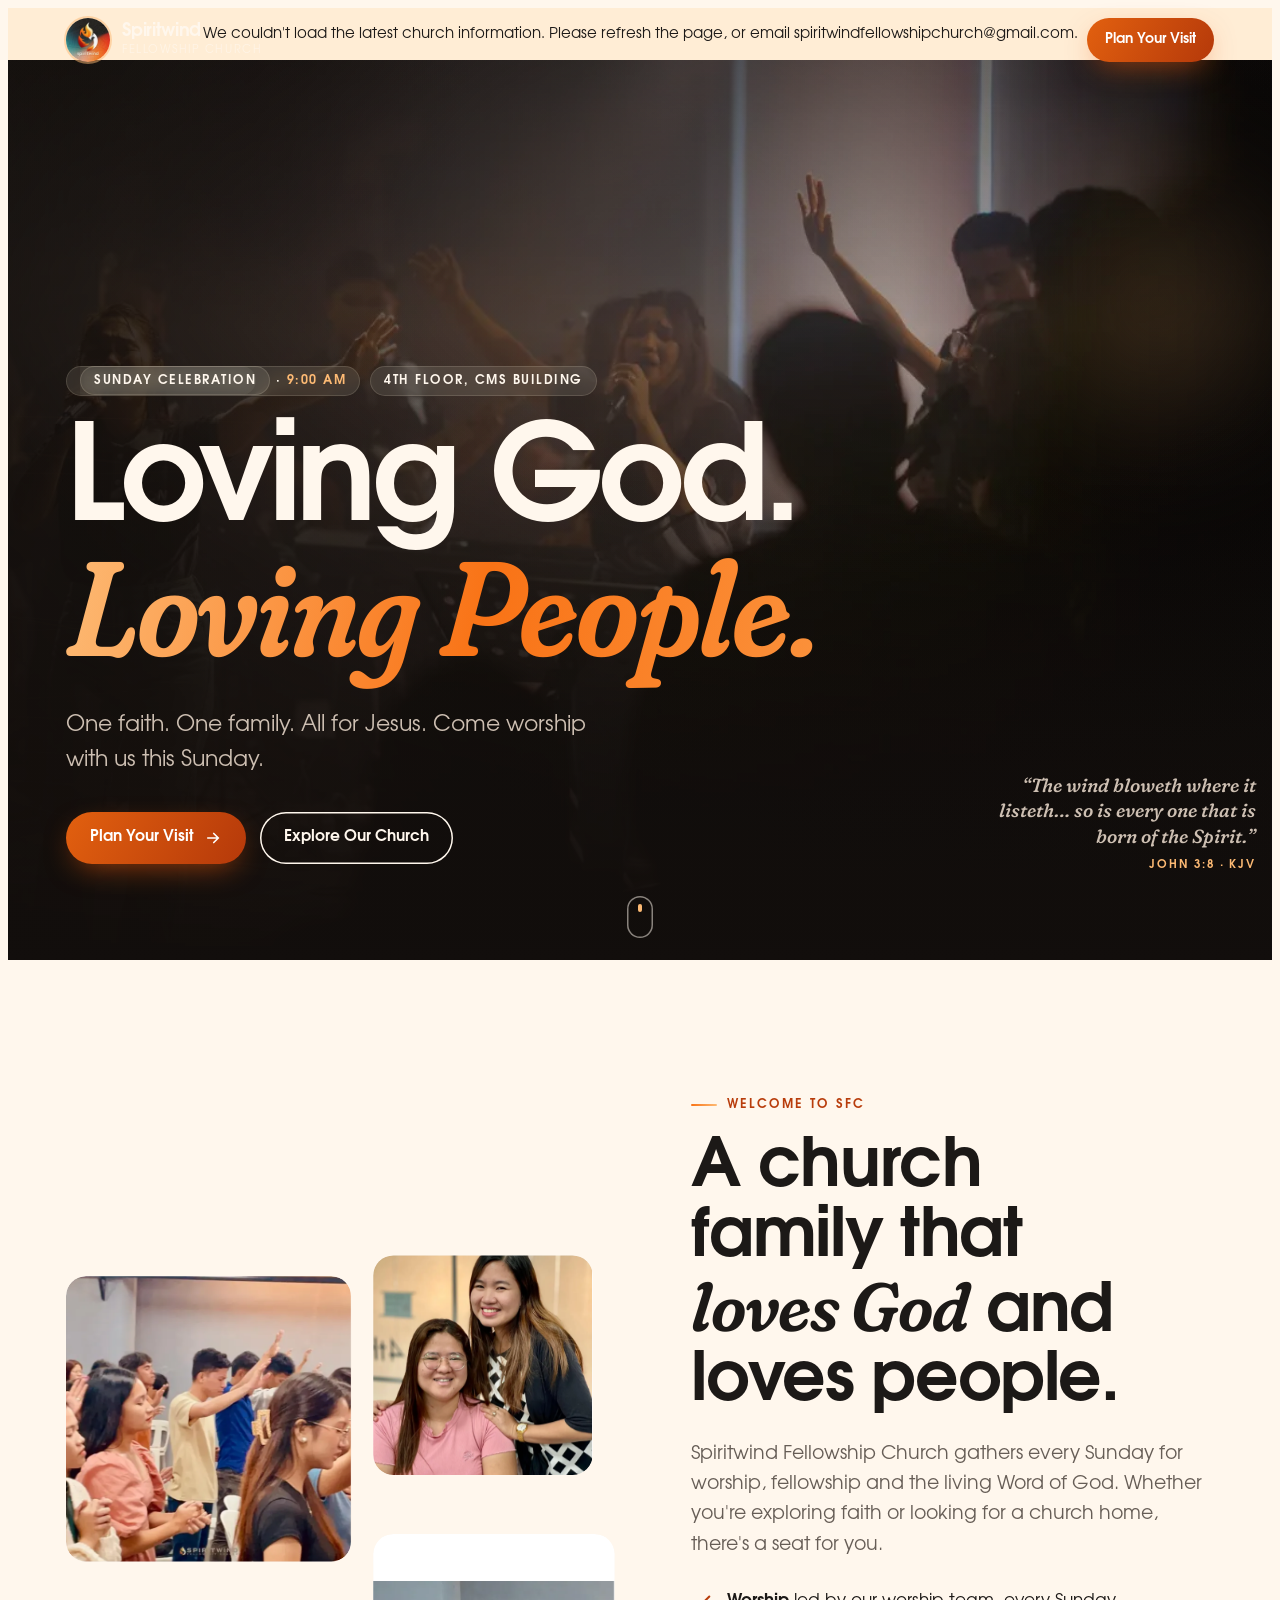
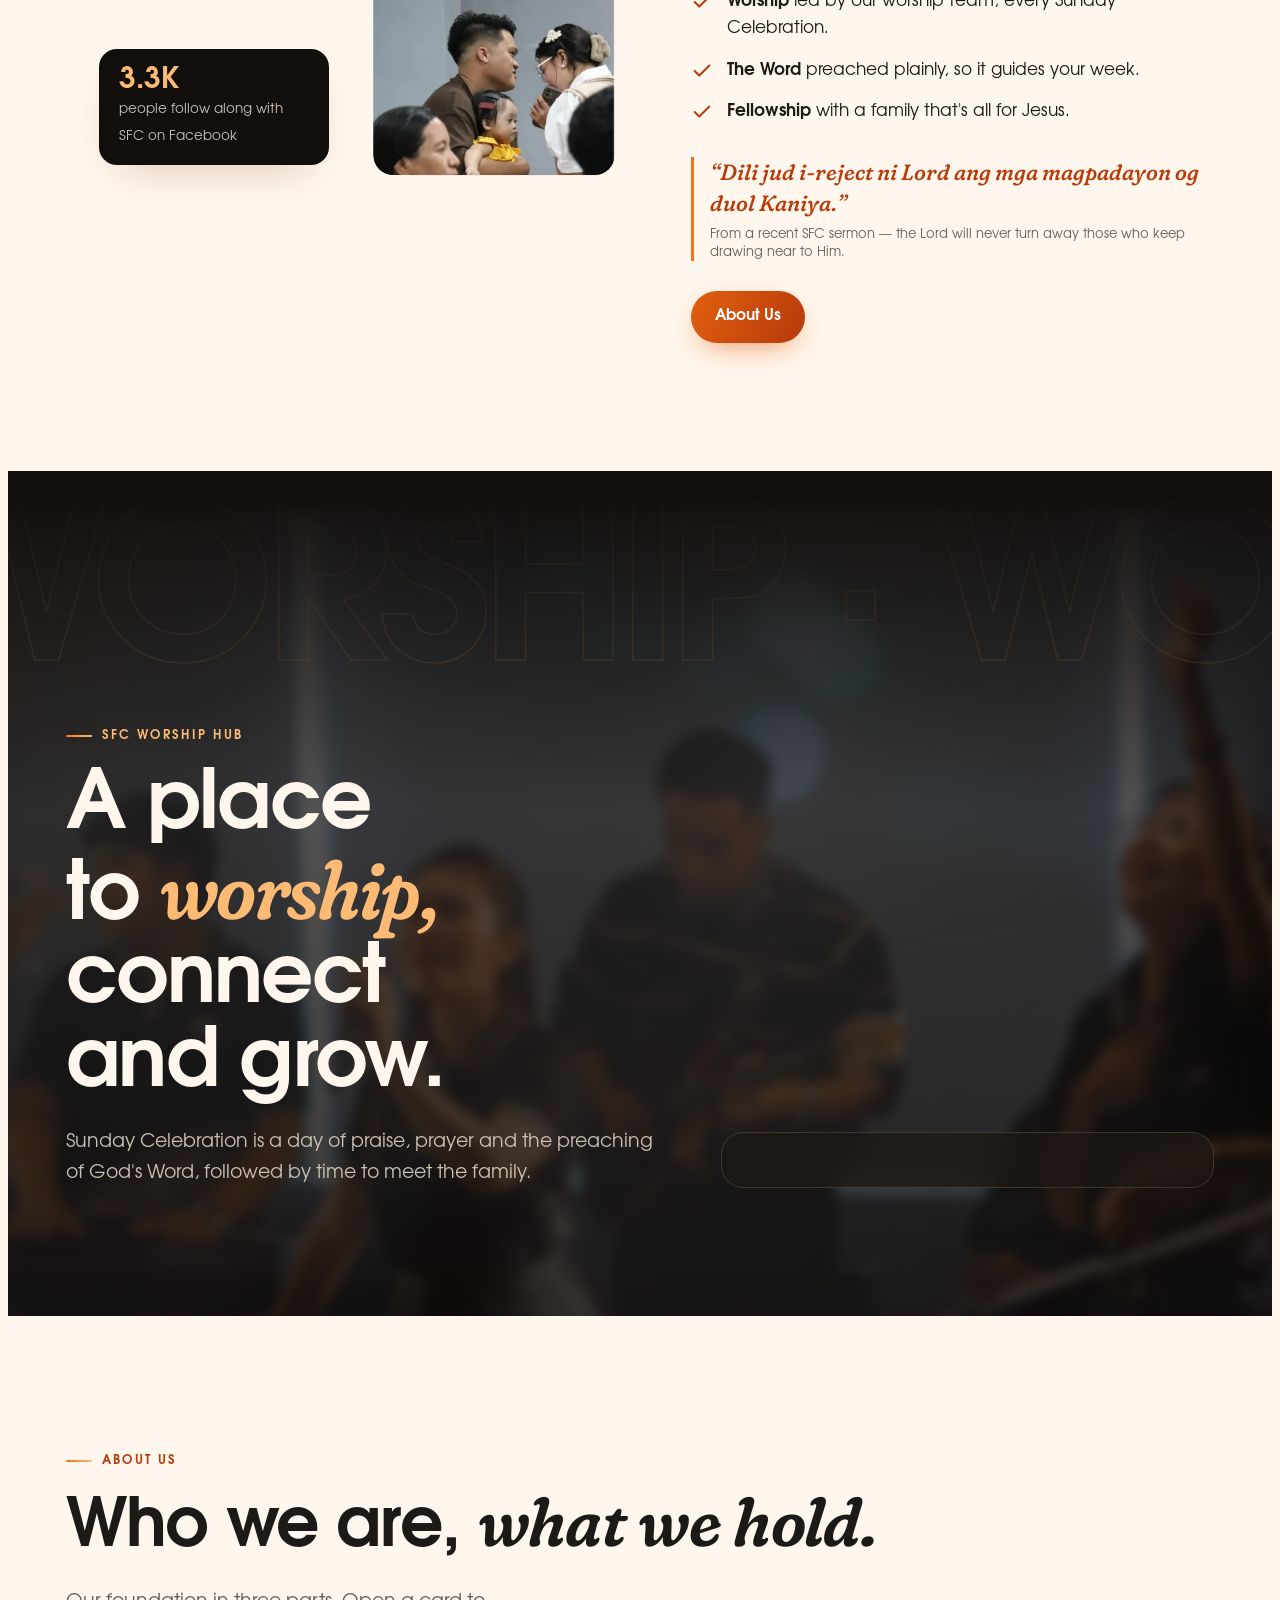
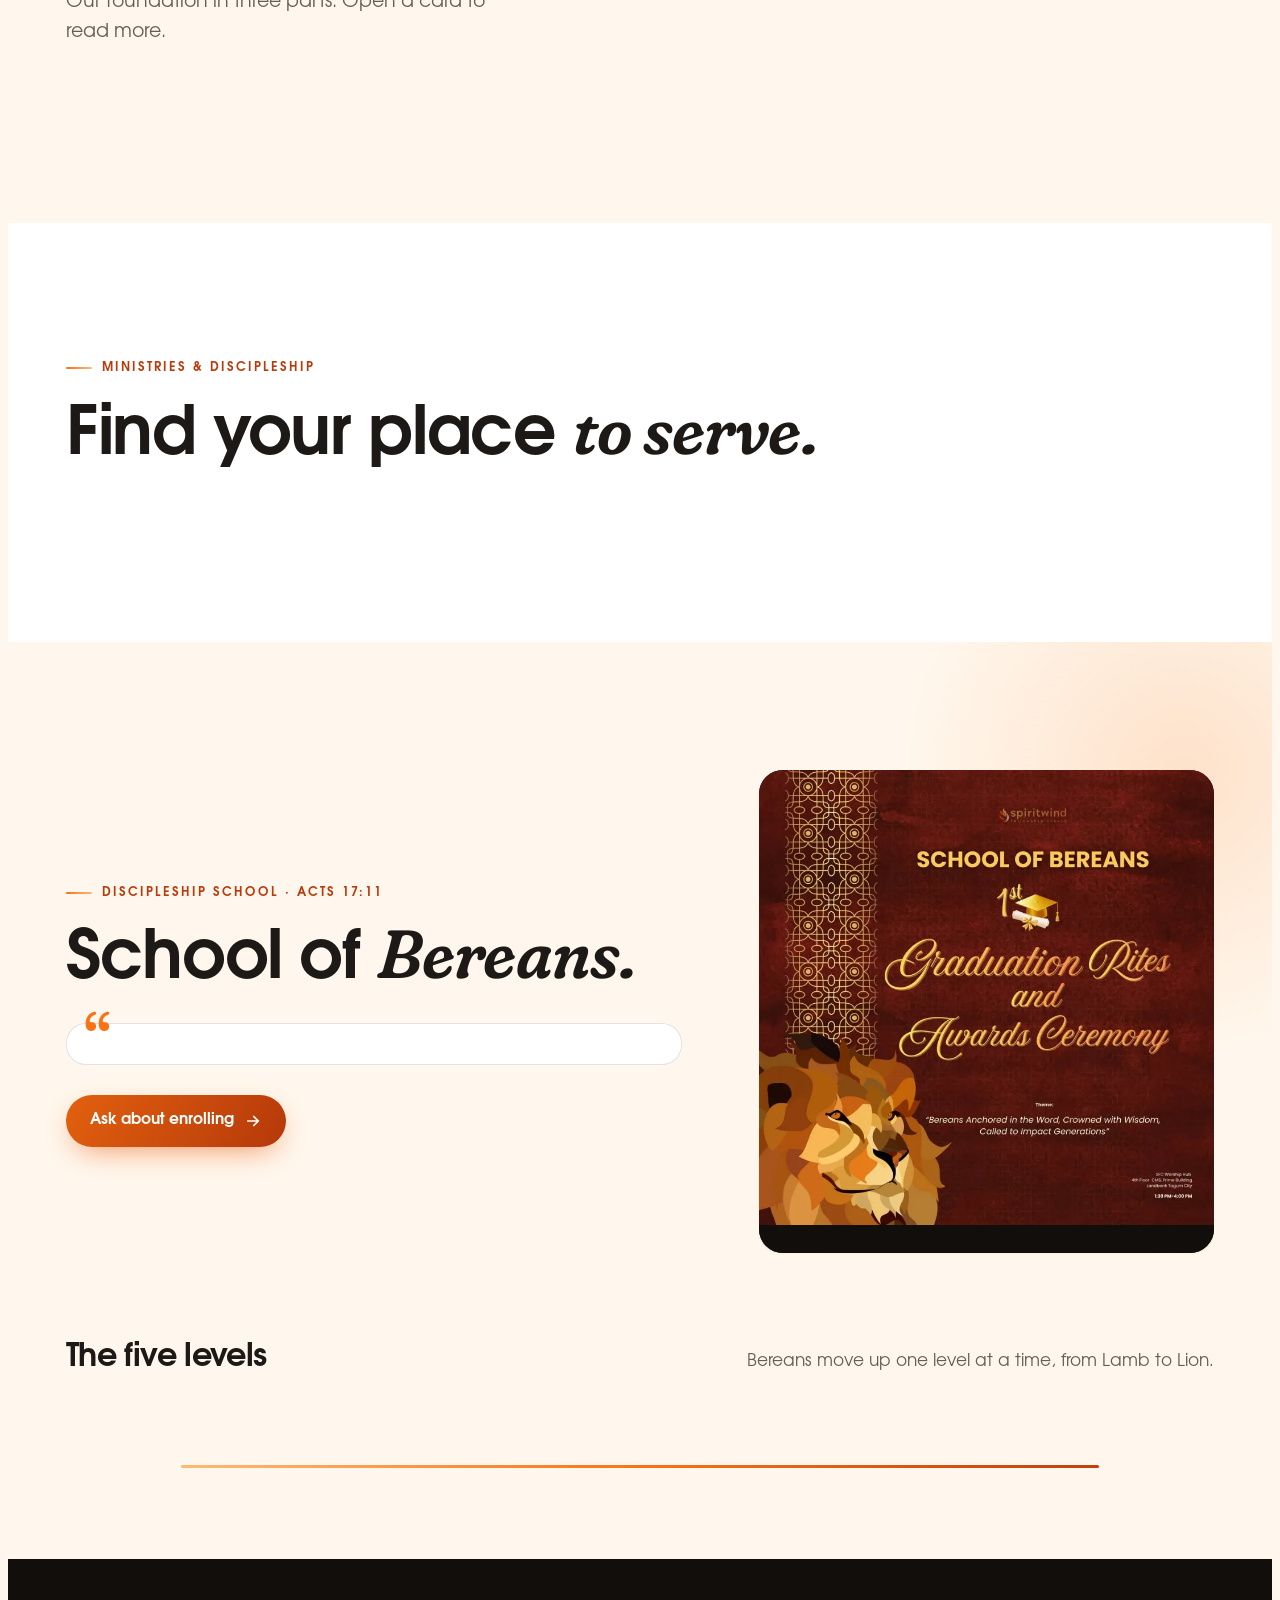
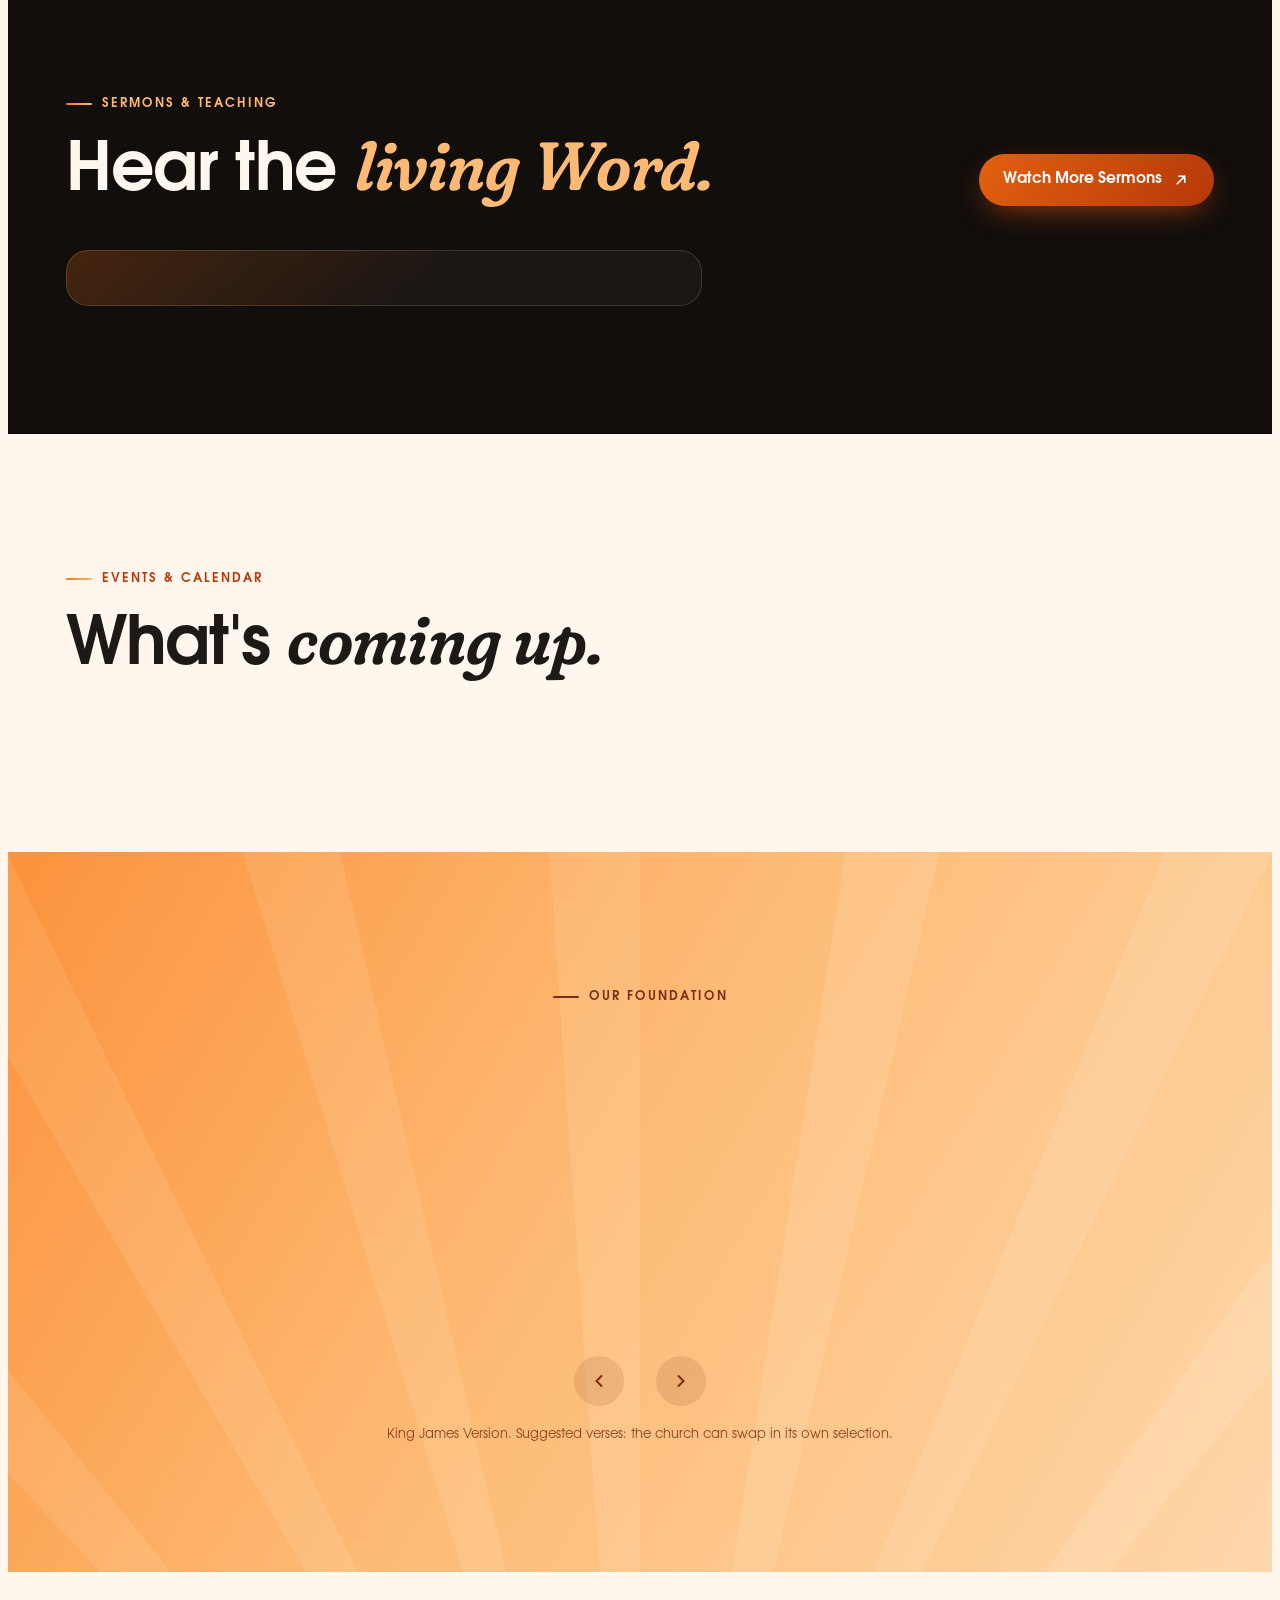
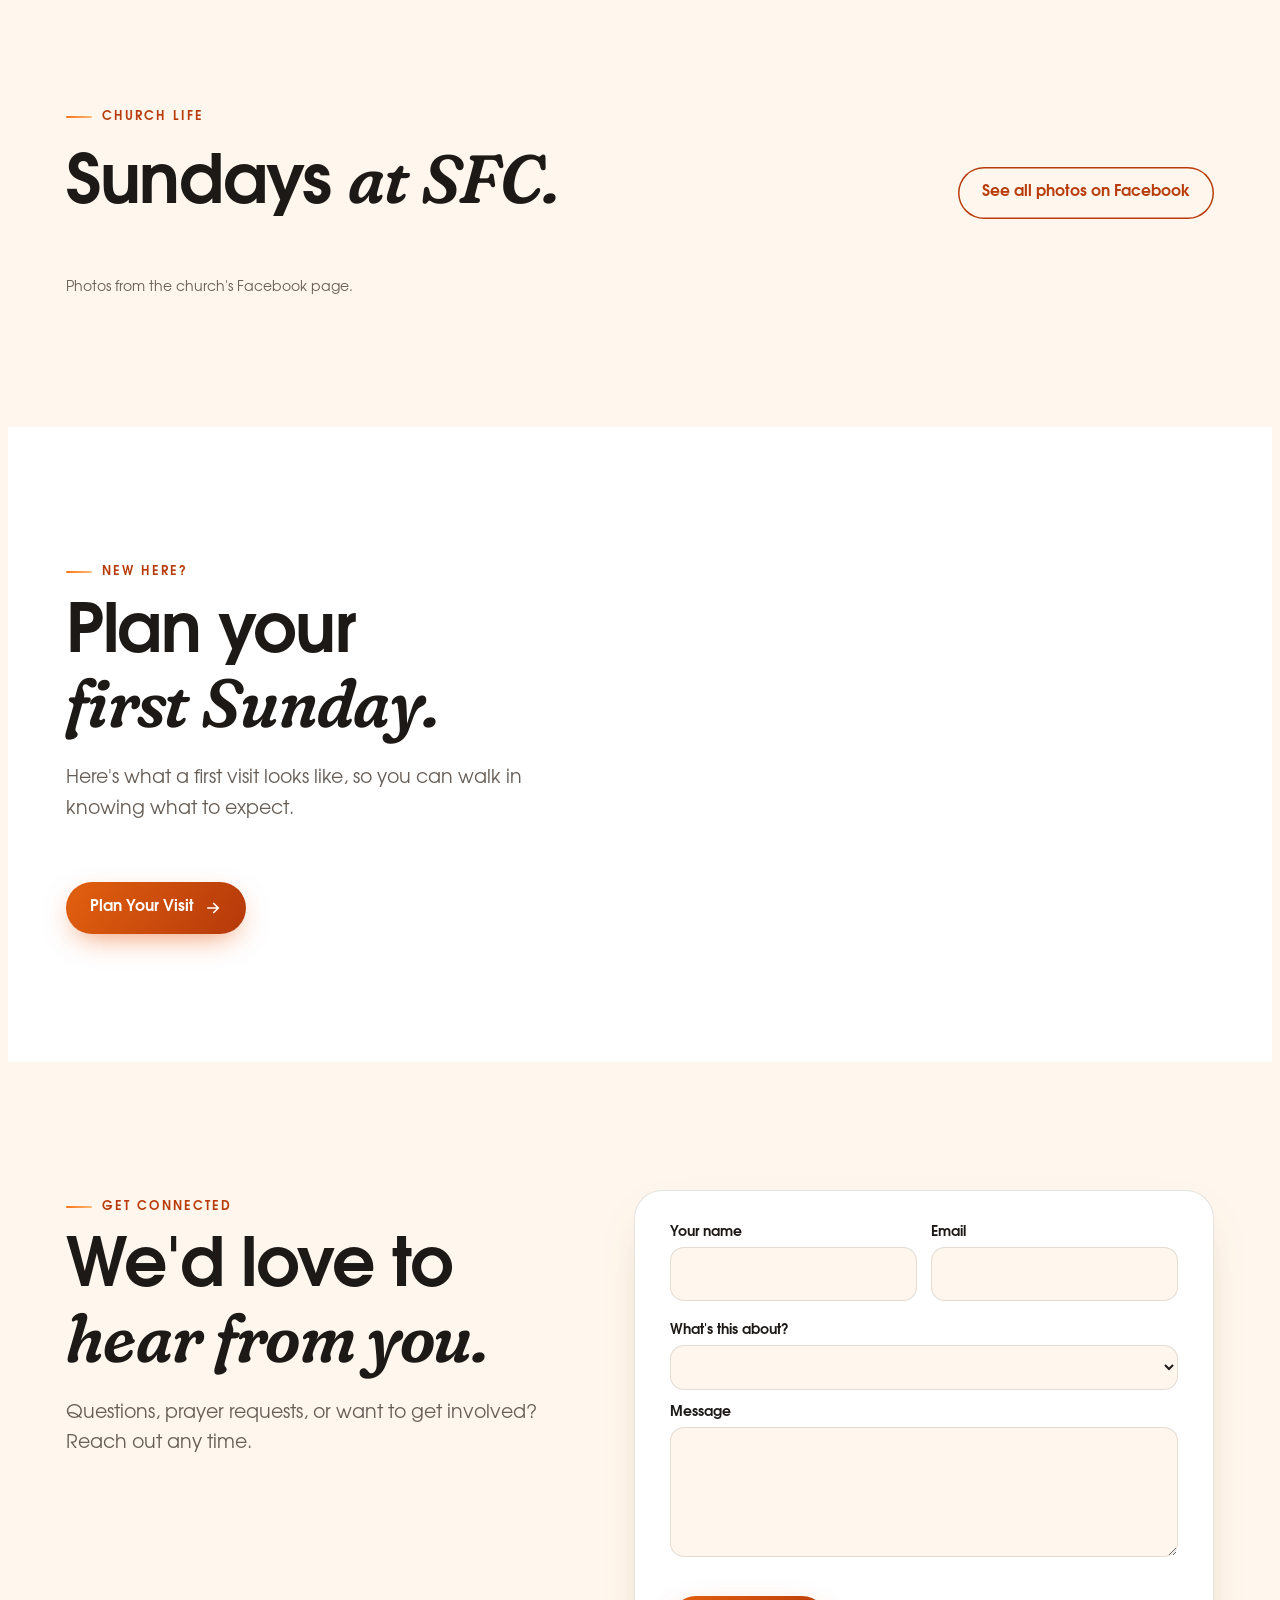
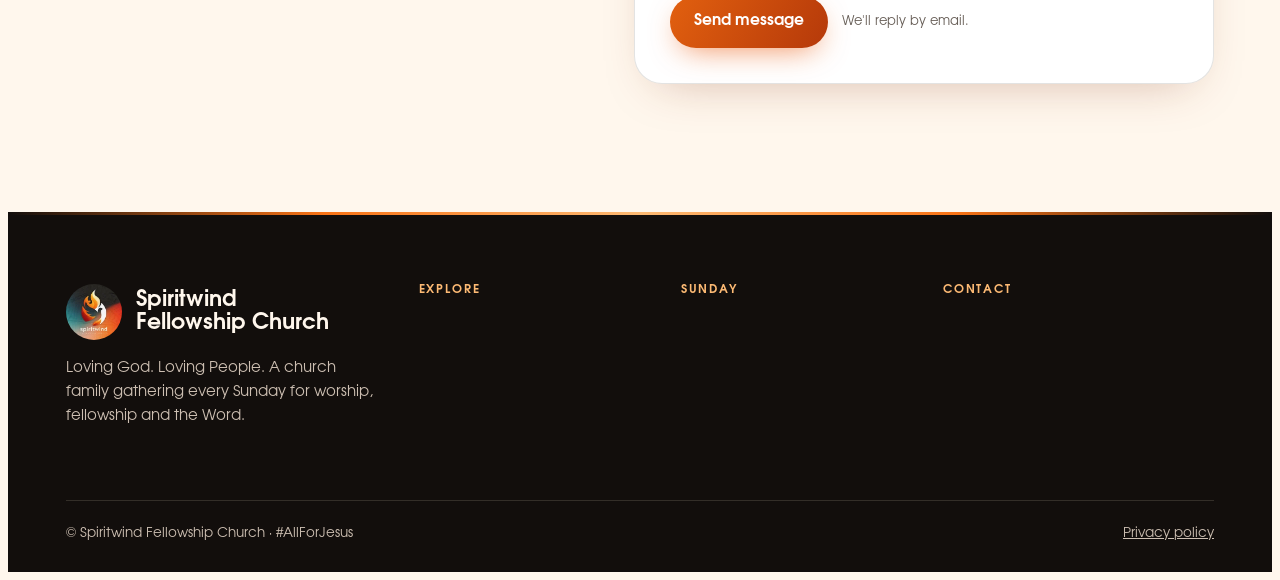
==== commit 24d5f2b7: "Make content editable through Sveltia CMS" ====
--- a/index.html
+++ b/index.html
@@ -33,6 +33,7 @@
 </head>
 <body>
 <a class="skip" href="#welcome">Skip to content</a>
+<div class="noscript" id="loadError" hidden>We couldn't load the latest church information. Please refresh the page, or email spiritwindfellowshipchurch@gmail.com.</div>
 <noscript><div class="noscript">Turn on JavaScript to see service times, sermons and events. You can also email spiritwindfellowshipchurch@gmail.com.</div></noscript>
 <header class="nav" id="nav">
   <div class="wrap">
@@ -48,7 +49,7 @@
 
 <div class="drawer" id="drawer" aria-hidden="true">
   <div class="scrim" data-close></div>
-  <div class="panel" role="dialog" aria-modal="true" aria-label="Menu">
+  <div class="panel" role="dialog" aria-modal="true" aria-label="Menu" data-lenis-prevent>
     <button class="close" data-close aria-label="Close menu">×</button>
     <nav id="drawerLinks"></nav>
     <a class="btn btn-primary" href="#visit" data-close>Plan Your Visit</a>
@@ -58,20 +59,20 @@
 <main id="main">
 <!-- HERO -->
 <section class="hero" id="home" aria-label="Welcome">
-  <div class="layer photo" data-speed="0.35" data-bg="hero" style="background-image:url('assets/img/photo-worship-stage-wide.webp')"></div>
+  <div class="layer photo" id="heroPhoto" data-speed="0.35" style="background-image:url('assets/img/photo-worship-stage-wide.webp')"></div>
   <div class="glow a"></div><div class="glow b"></div>
   <canvas id="wind" aria-hidden="true"></canvas>
   <div class="shade"></div>
   <div class="wrap content">
-    <div class="meta rv"><span>Sunday Celebration · <b id="heroTime">9:00 AM</b></span><span>4th Floor, CMS Building</span></div>
-    <h1 class="h1 rv"><span class="line">Loving God.</span><span class="line"><em>Loving People.</em></span></h1>
+    <div class="meta rv"><span><span id="heroSvc">Sunday Celebration</span> · <b id="heroTime">9:00 AM</b></span><span id="heroPlace">4th Floor, CMS Building</span></div>
+    <h1 class="h1 rv"><span class="line" id="heroLine1">Loving God.</span><span class="line"><em id="heroLine2">Loving People.</em></span></h1>
     <p class="sub rv" id="heroSub">One faith. One family. All for Jesus. Come worship with us this Sunday.</p>
     <div class="actions rv">
       <a class="btn btn-primary" href="#visit">Plan Your Visit <svg viewBox="0 0 24 24" fill="none" stroke="currentColor" stroke-width="2.2" stroke-linecap="round"><path d="M5 12h14M13 6l6 6-6 6"/></svg></a>
       <a class="btn btn-ghost" href="#welcome">Explore Our Church</a>
     </div>
   </div>
-  <p class="verse" data-speed="-0.12">“The wind bloweth where it listeth… so is every one that is born of the Spirit.”<b>John 3:8 · KJV</b></p>
+  <p class="verse" id="heroVerse" data-speed="-0.12">“The wind bloweth where it listeth… so is every one that is born of the Spirit.”<b>John 3:8 · KJV</b></p>
   <a class="scrollcue" href="#welcome" aria-label="Scroll to the welcome section"></a>
 </section>
 
@@ -79,21 +80,21 @@
 <section class="band welcome" id="welcome">
   <div class="wrap grid">
     <div class="collage">
-      <figure class="c1 rv img"><img data-speed="0.06" src="assets/img/photo-worship-congregation.webp" data-img="welcome1" alt="The congregation worshiping with hands raised at Sunday Celebration"></figure>
-      <figure class="c2 rv img"><img data-speed="-0.08" src="assets/img/photo-fellowship-friends.webp" data-img="welcome2" alt="Two church members smiling together after the service"></figure>
-      <figure class="c3 rv img"><img data-speed="0.12" src="assets/img/photo-fellowship-family.webp" data-img="welcome3" alt="Church family greeting one another, a young family with their little one"></figure>
+      <figure class="c1 rv img"><img data-speed="0.06" src="assets/img/photo-worship-congregation.webp" id="welcomePhoto1" alt="The congregation worshiping with hands raised at Sunday Celebration"></figure>
+      <figure class="c2 rv img"><img data-speed="-0.08" src="assets/img/photo-fellowship-friends.webp" id="welcomePhoto2" alt="Two church members smiling together after the service"></figure>
+      <figure class="c3 rv img"><img data-speed="0.12" src="assets/img/photo-fellowship-family.webp" id="welcomePhoto3" alt="Church family greeting one another, a young family with their little one"></figure>
       <div class="badge"><strong id="followers">3.3K</strong><span>people follow along with SFC on Facebook</span></div>
     </div>
     <div>
       <span class="eyebrow rv">Welcome to SFC</span>
       <h2 class="h2 rv">A church family that <em>loves God</em> and loves people.</h2>
-      <p class="lede rv">Spiritwind Fellowship Church gathers every Sunday for worship, fellowship and the living Word of God. Whether you're exploring faith or looking for a church home, there's a seat for you.</p>
-      <ul class="points rv">
+      <p class="lede rv" id="welcomeText">Spiritwind Fellowship Church gathers every Sunday for worship, fellowship and the living Word of God. Whether you're exploring faith or looking for a church home, there's a seat for you.</p>
+      <ul class="points rv" id="welcomePoints">
         <li><svg viewBox="0 0 24 24" fill="none" stroke="currentColor" stroke-width="2.2" stroke-linecap="round" stroke-linejoin="round"><path d="M20 6 9 17l-5-5"/></svg><span><b>Worship</b> led by our worship team, every Sunday Celebration.</span></li>
         <li><svg viewBox="0 0 24 24" fill="none" stroke="currentColor" stroke-width="2.2" stroke-linecap="round" stroke-linejoin="round"><path d="M20 6 9 17l-5-5"/></svg><span><b>The Word</b> preached plainly, so it guides your week.</span></li>
         <li><svg viewBox="0 0 24 24" fill="none" stroke="currentColor" stroke-width="2.2" stroke-linecap="round" stroke-linejoin="round"><path d="M20 6 9 17l-5-5"/></svg><span><b>Fellowship</b> with a family that's all for Jesus.</span></li>
       </ul>
-      <p class="bisaya rv">“Dili jud i-reject ni Lord ang mga magpadayon og duol Kaniya.”<small>From a recent SFC sermon — the Lord will never turn away those who keep drawing near to Him.</small></p>
+      <p class="bisaya rv" id="welcomeQuote">“Dili jud i-reject ni Lord ang mga magpadayon og duol Kaniya.”<small>From a recent SFC sermon — the Lord will never turn away those who keep drawing near to Him.</small></p>
       <div style="margin-top:30px" class="rv"><a class="btn btn-primary" href="#about">About Us</a></div>
     </div>
   </div>
@@ -101,13 +102,13 @@
 
 <!-- WORSHIP -->
 <section class="band stage worship" id="worship" aria-labelledby="worshipH">
-  <div class="bgimg" data-bg="worshipBg" style="background-image:url('assets/img/photo-worship-band.webp')" data-speed="0.25"></div>
+  <div class="bgimg" id="worshipPhoto" style="background-image:url('assets/img/photo-worship-band.webp')" data-speed="0.25"></div>
   <div class="giant" aria-hidden="true" data-speed="-0.15" data-x="1">WORSHIP · WORSHIP ·</div>
   <div class="wrap grid">
     <div>
       <span class="eyebrow rv">SFC Worship Hub</span>
       <h2 class="rv" id="worshipH" style="margin-top:18px">A place to <em style="font-family:var(--f-serif);font-weight:600;color:var(--amber)">worship,</em> connect and grow.</h2>
-      <p class="lede rv" style="margin-top:22px">Sunday Celebration is a day of praise, prayer and the preaching of God's Word, followed by time to meet the family.</p>
+      <p class="lede rv" id="worshipText" style="margin-top:22px">Sunday Celebration is a day of praise, prayer and the preaching of God's Word, followed by time to meet the family.</p>
     </div>
     <div class="svc rv" id="services"></div>
   </div>
@@ -265,11 +266,11 @@
       <div><h4>Sunday</h4><ul id="footSvc"></ul></div>
       <div><h4>Contact</h4><ul id="footContact"></ul></div>
     </div>
-    <div class="fbottom"><span>© <span id="yr"></span> Spiritwind Fellowship Church · #AllForJesus</span><span><a href="privacy.html" style="color:var(--stage-muted)">Privacy policy</a> · <button id="openChecklist">Content checklist</button></span></div>
+    <div class="fbottom"><span>© <span id="yr"></span> Spiritwind Fellowship Church · #AllForJesus</span><span><a href="privacy.html" style="color:var(--stage-muted)">Privacy policy</a></span></div>
   </div>
 </footer>
 
-<dialog id="dlg"><div class="modal" id="dlgBody"></div></dialog>
+<dialog id="dlg"><div class="modal" id="dlgBody" data-lenis-prevent></div></dialog>
 <dialog id="lbx" aria-label="Photo viewer"><div class="lb">
   <button class="x" id="lbClose" aria-label="Close photo viewer">×</button>
   <img id="lbImg" alt="">
@@ -279,7 +280,7 @@
 </div></dialog>
 <div class="toast" id="toast" role="status"></div>
 
-<script src="assets/js/content.js"></script>
+<script src="assets/js/vendor/lenis.min.js"></script>
 <script src="assets/js/main.js"></script>
 </body>
 </html>
--- a/assets/css/styles.css
+++ b/assets/css/styles.css
@@ -35,6 +35,13 @@
 *{box-sizing:border-box}
 html{scroll-behavior:smooth; scroll-padding-top:84px}
 @media (prefers-reduced-motion:reduce){html{scroll-behavior:auto}}
+
+/* Smooth scrolling (Lenis, assets/js/vendor) — required base styles */
+html.lenis{scroll-behavior:auto}
+html.lenis, html.lenis body{height:auto}
+.lenis:not(.lenis-autoToggle).lenis-stopped{overflow:clip}
+.lenis [data-lenis-prevent]{overscroll-behavior:contain}
+.lenis.lenis-smooth iframe{pointer-events:none}
 em{font-variation-settings:var(--cooper)}
 body{background:var(--bg); color:var(--ink); font-family:var(--f-body); font-size:17px; line-height:1.6; overflow-x:hidden; -webkit-font-smoothing:antialiased}
 body::before{content:""; position:fixed; inset:0 0 auto; height:env(safe-area-inset-top,0px); z-index:60; background:var(--stage)}
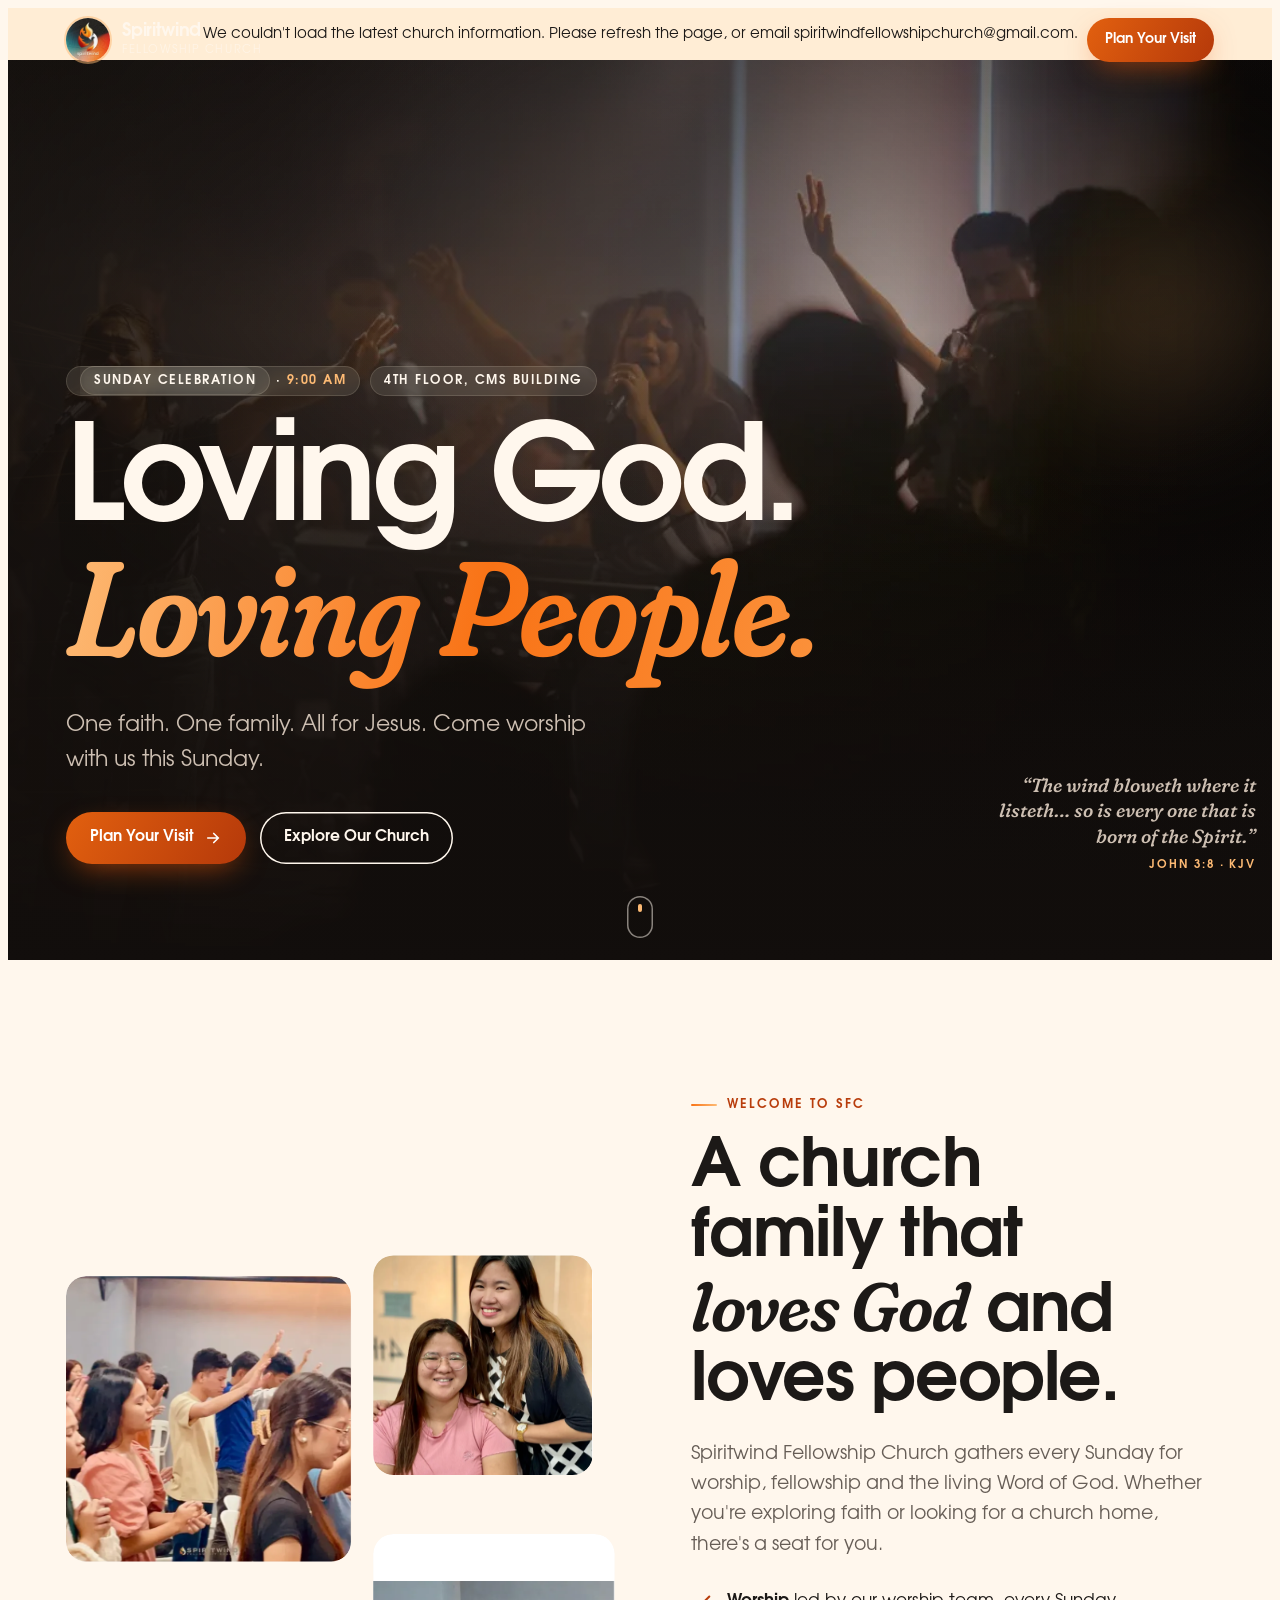
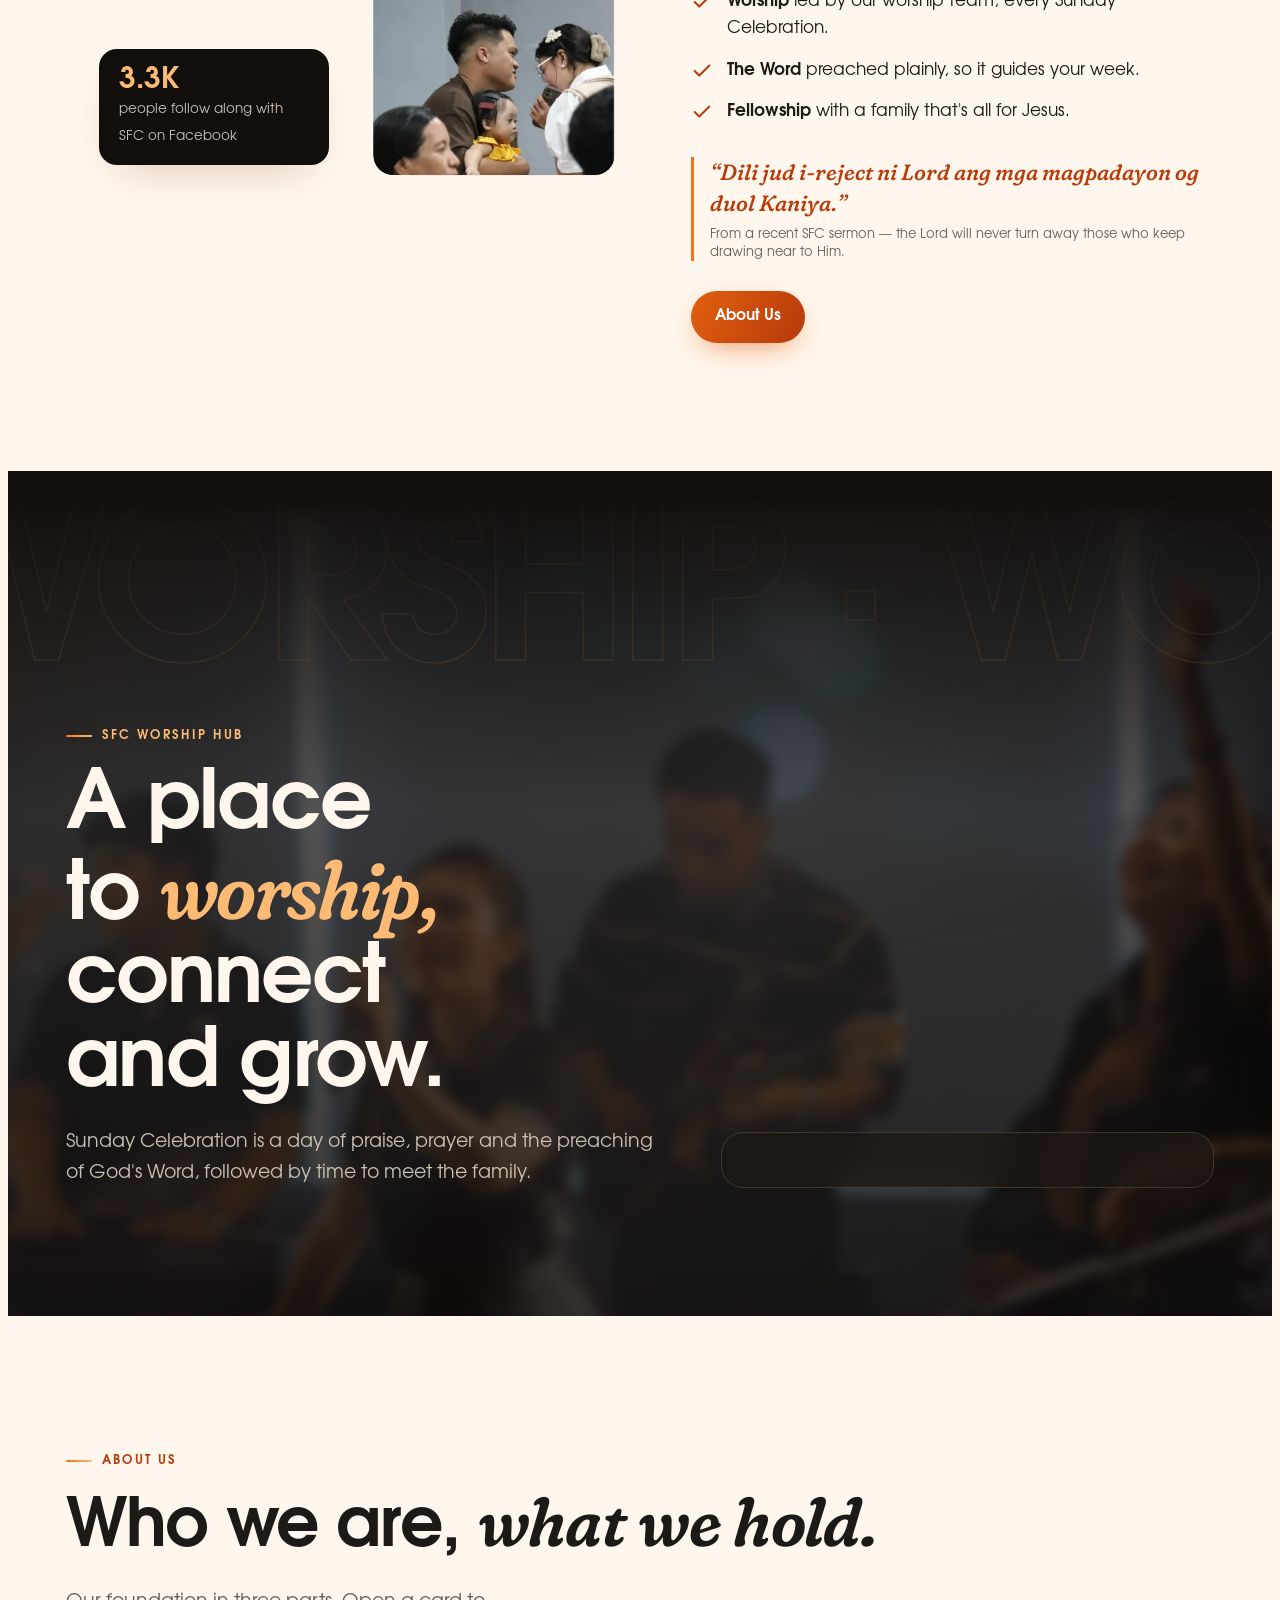
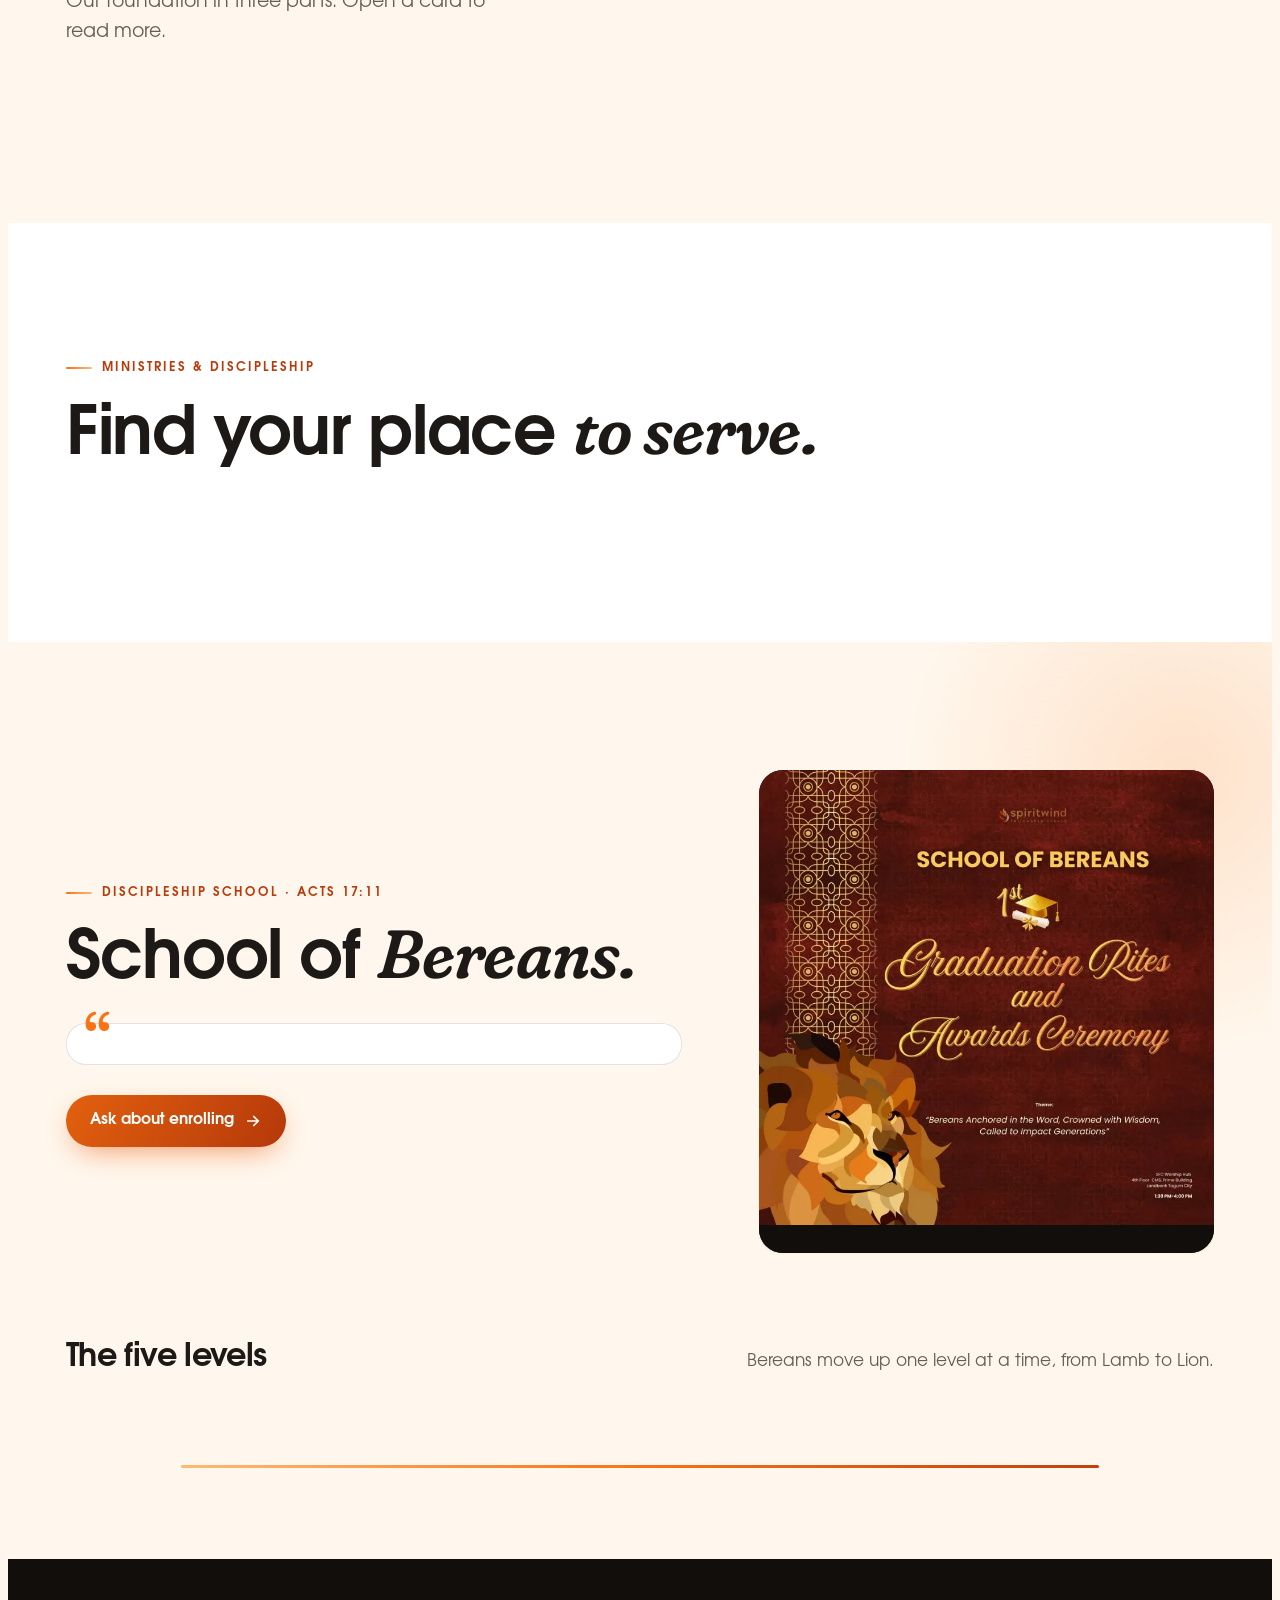
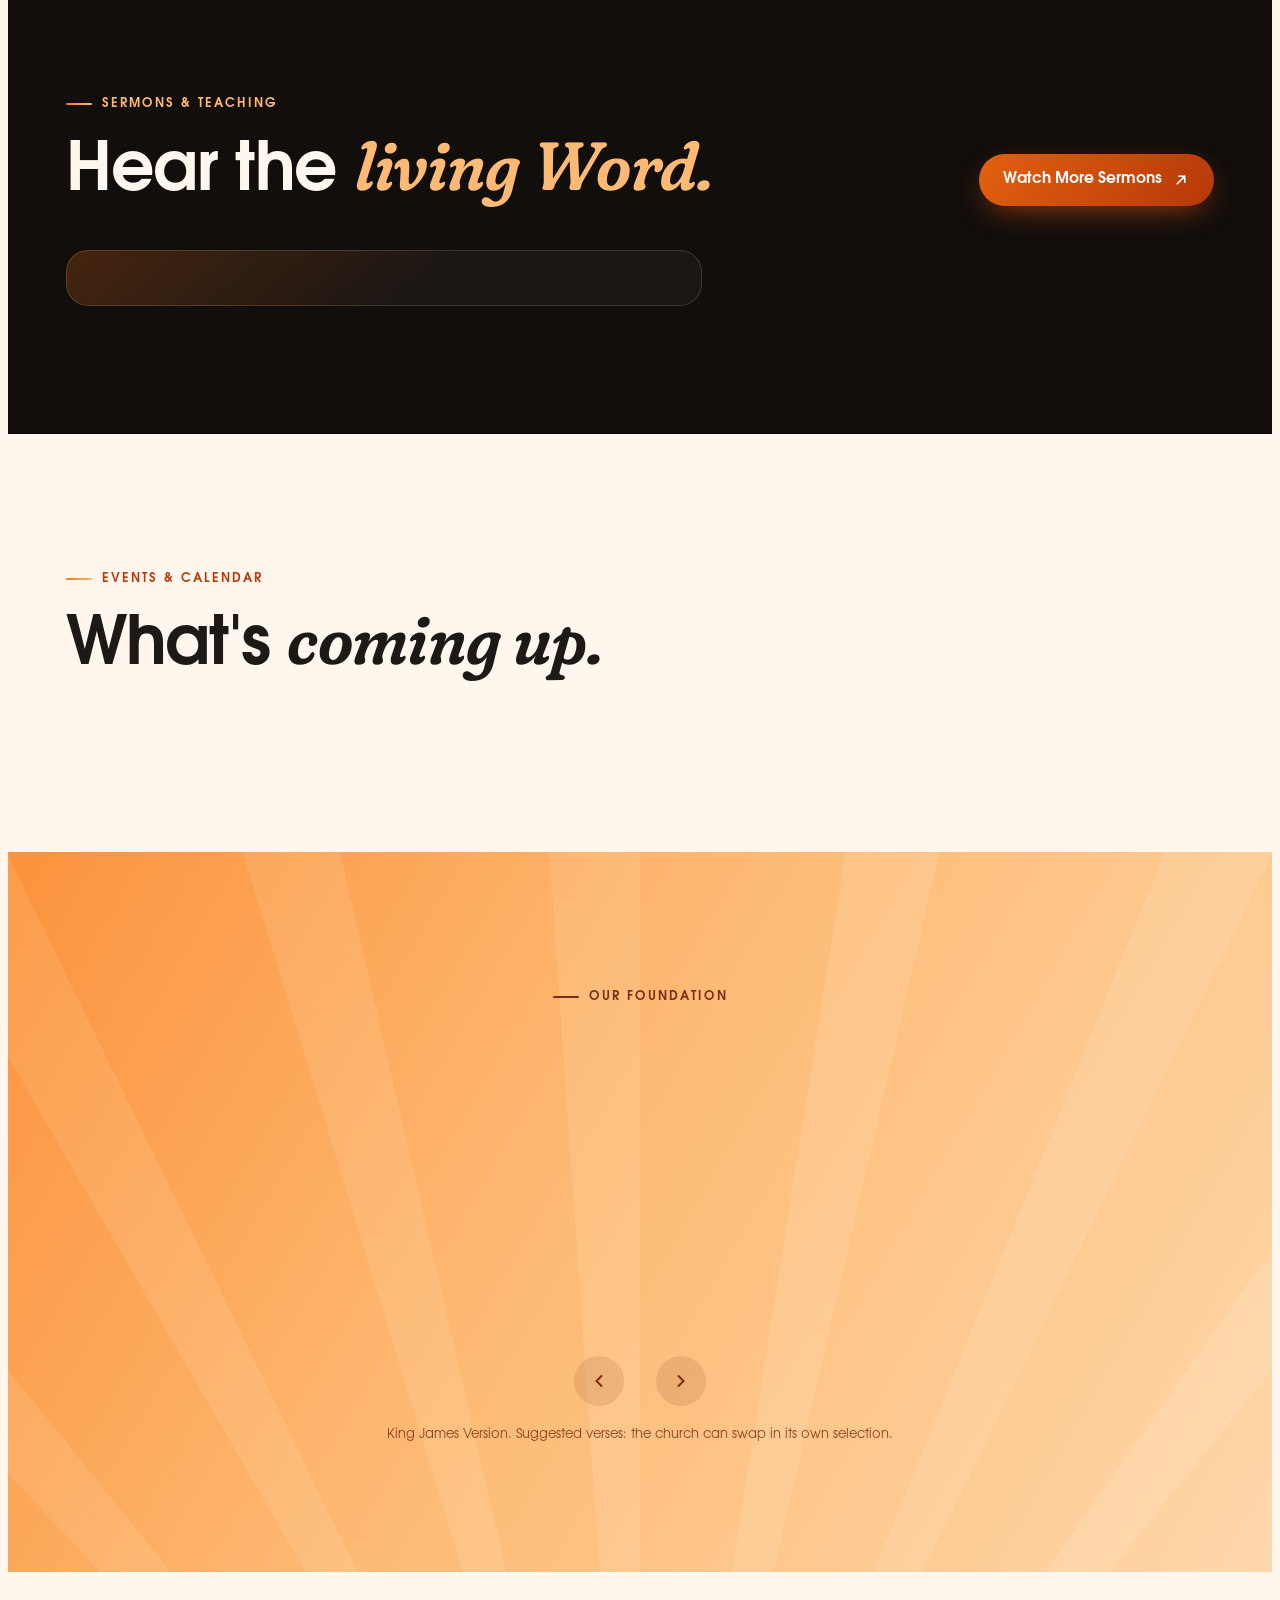
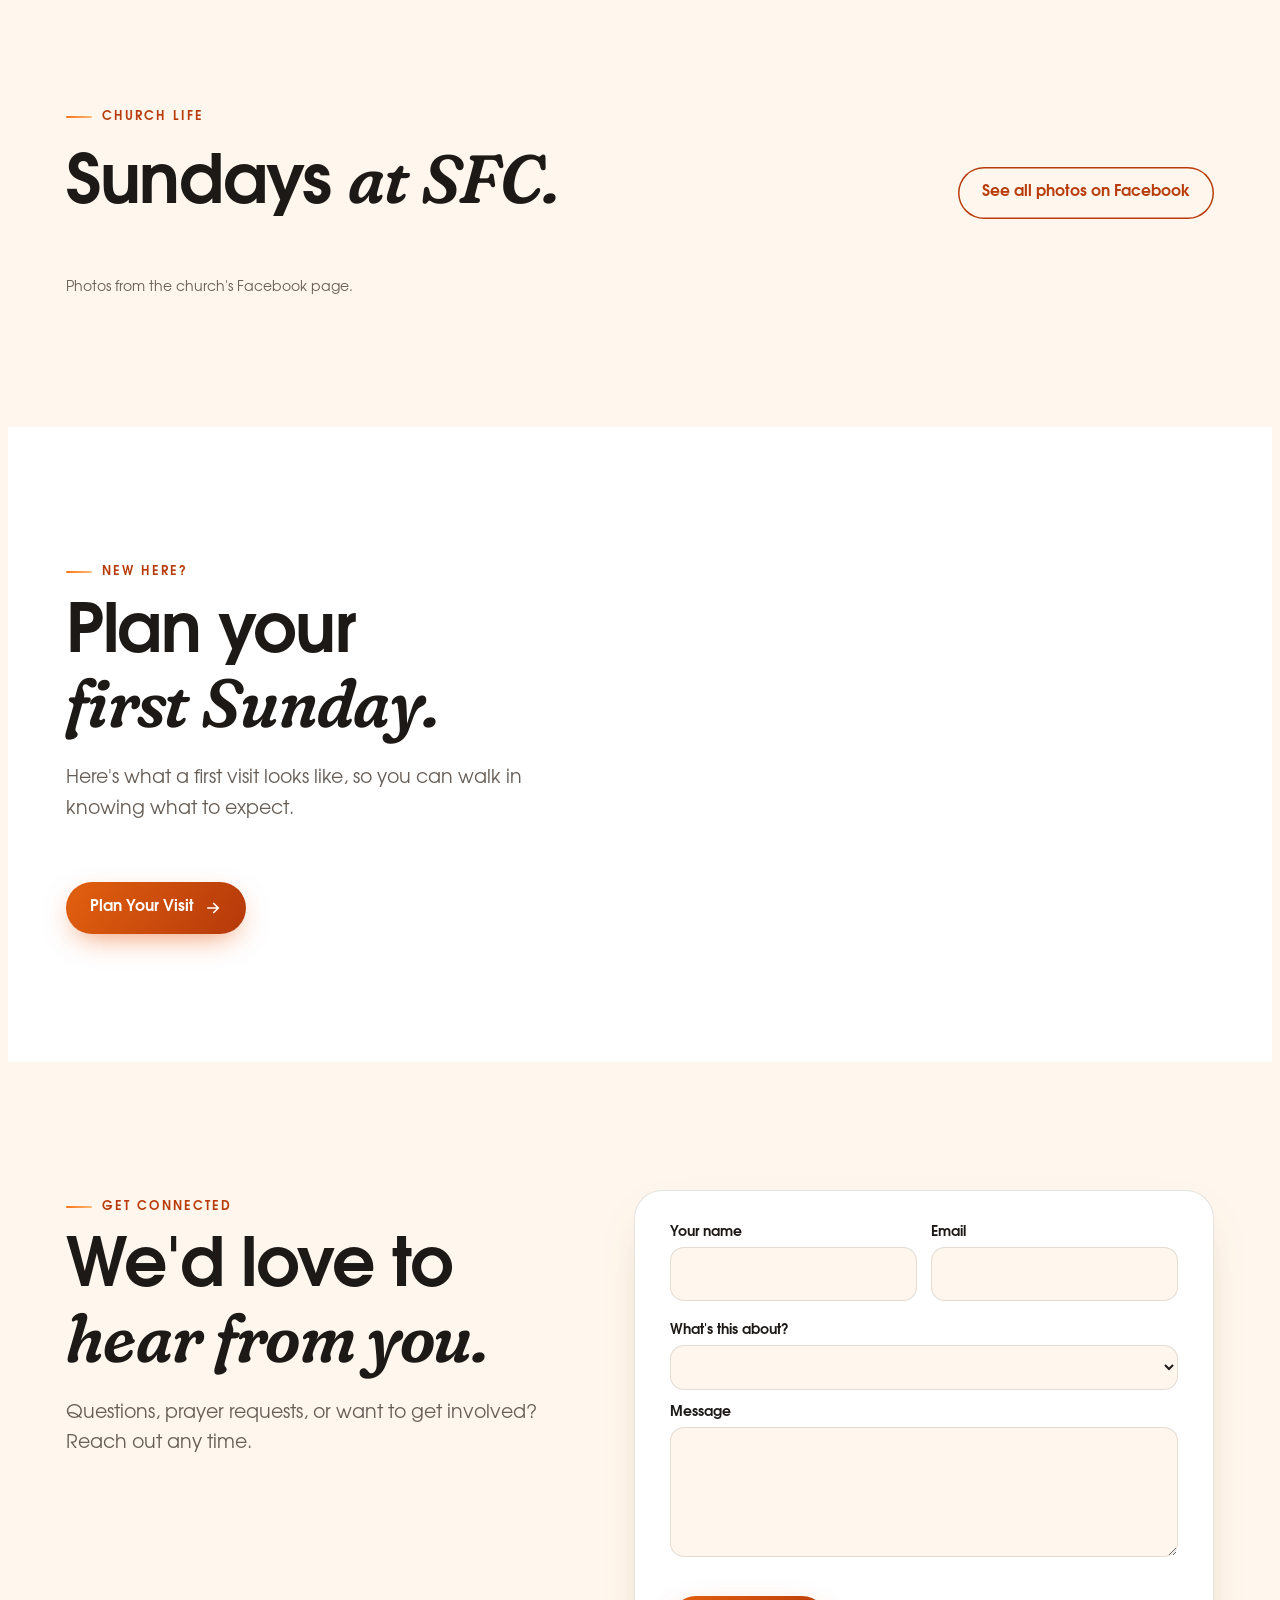
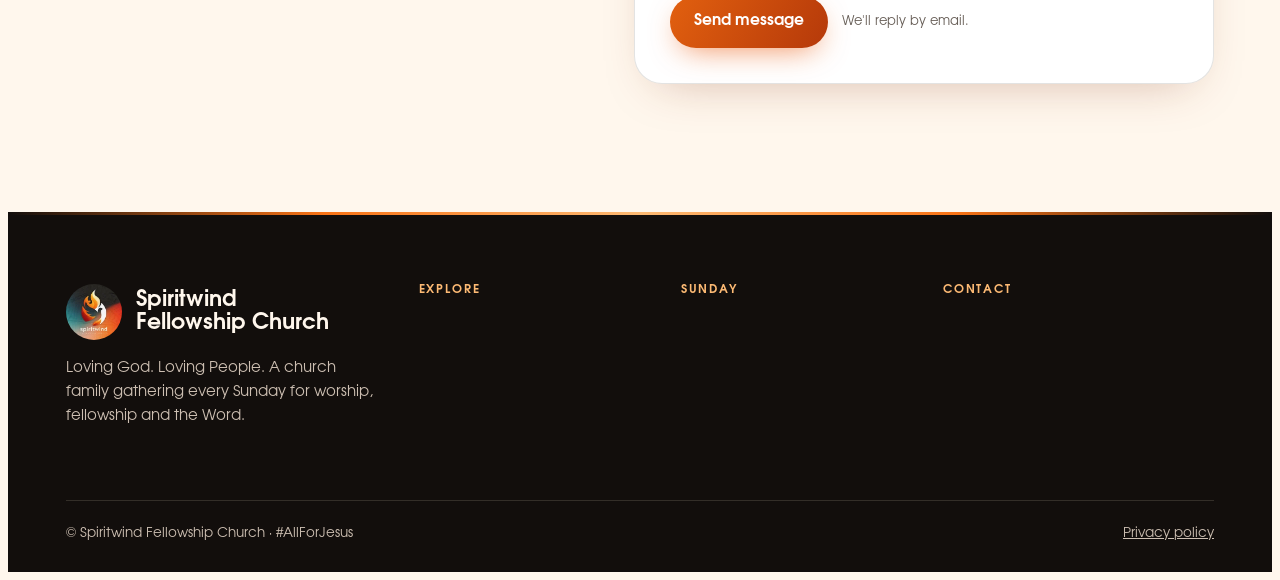
==== commit e1cc214e: "Set live repo name and site address" ====
--- a/index.html
+++ b/index.html
@@ -6,14 +6,14 @@
 <title>Spiritwind Fellowship Church · Loving God. Loving People.</title>
 <meta name="description" content="Spiritwind Fellowship Church (SFC) — Loving God. Loving People. Join our Sunday Celebration every Sunday at 9:00 AM, 4th Floor CMS Building, National Highway.">
 <meta name="theme-color" content="#120E0C">
-<!-- Replace https://www.example.com with your real domain before launch (also in sitemap.xml and robots.txt) -->
-<link rel="canonical" href="https://www.example.com/">
+<!-- Live address. If you add a custom domain, update it here and in sitemap.xml, robots.txt and admin/config.yml -->
+<link rel="canonical" href="https://spiritwindfc.github.io/spiritwindfc-web/">
 <meta property="og:type" content="website">
 <meta property="og:site_name" content="Spiritwind Fellowship Church">
 <meta property="og:title" content="Spiritwind Fellowship Church">
 <meta property="og:description" content="Loving God. Loving People. Sunday Celebration, 9:00 AM.">
-<meta property="og:image" content="https://www.example.com/assets/img/og-image.jpg">
-<meta property="og:url" content="https://www.example.com/">
+<meta property="og:image" content="https://spiritwindfc.github.io/spiritwindfc-web/assets/img/og-image.jpg">
+<meta property="og:url" content="https://spiritwindfc.github.io/spiritwindfc-web/">
 <meta name="twitter:card" content="summary_large_image">
 <link rel="icon" href="favicon.ico" sizes="any">
 <link rel="icon" type="image/png" sizes="32x32" href="assets/icons/favicon-32.png">
@@ -25,7 +25,7 @@
 <link rel="preload" as="image" href="assets/img/photo-worship-stage-wide.webp">
 <link rel="stylesheet" href="assets/css/styles.css">
 <script type="application/ld+json">
-{"@context":"https://schema.org","@type":"Church","name":"Spiritwind Fellowship Church","alternateName":"SFC","slogan":"Loving God. Loving People.","url":"https://www.example.com/","logo":"https://www.example.com/assets/img/logo.png","email":"spiritwindfellowshipchurch@gmail.com",
+{"@context":"https://schema.org","@type":"Church","name":"Spiritwind Fellowship Church","alternateName":"SFC","slogan":"Loving God. Loving People.","url":"https://spiritwindfc.github.io/spiritwindfc-web/","logo":"https://spiritwindfc.github.io/spiritwindfc-web/assets/img/logo.png","email":"spiritwindfellowshipchurch@gmail.com",
  "address":{"@type":"PostalAddress","streetAddress":"4th Floor CMS Building, National Highway","postalCode":"8100","addressCountry":"PH"},
  "sameAs":["https://www.facebook.com/spiritwindfellowshipchurch","https://www.instagram.com/spiritwindfc","https://www.tiktok.com/@spiritwindfc"],
  "event":{"@type":"Event","name":"Sunday Celebration","eventSchedule":{"@type":"Schedule","repeatFrequency":"P1W","byDay":"https://schema.org/Sunday","startTime":"09:00","scheduleTimezone":"Asia/Manila"},"location":{"@type":"Place","name":"CMS Building, 4th Floor","address":"National Highway, 8100"}}}
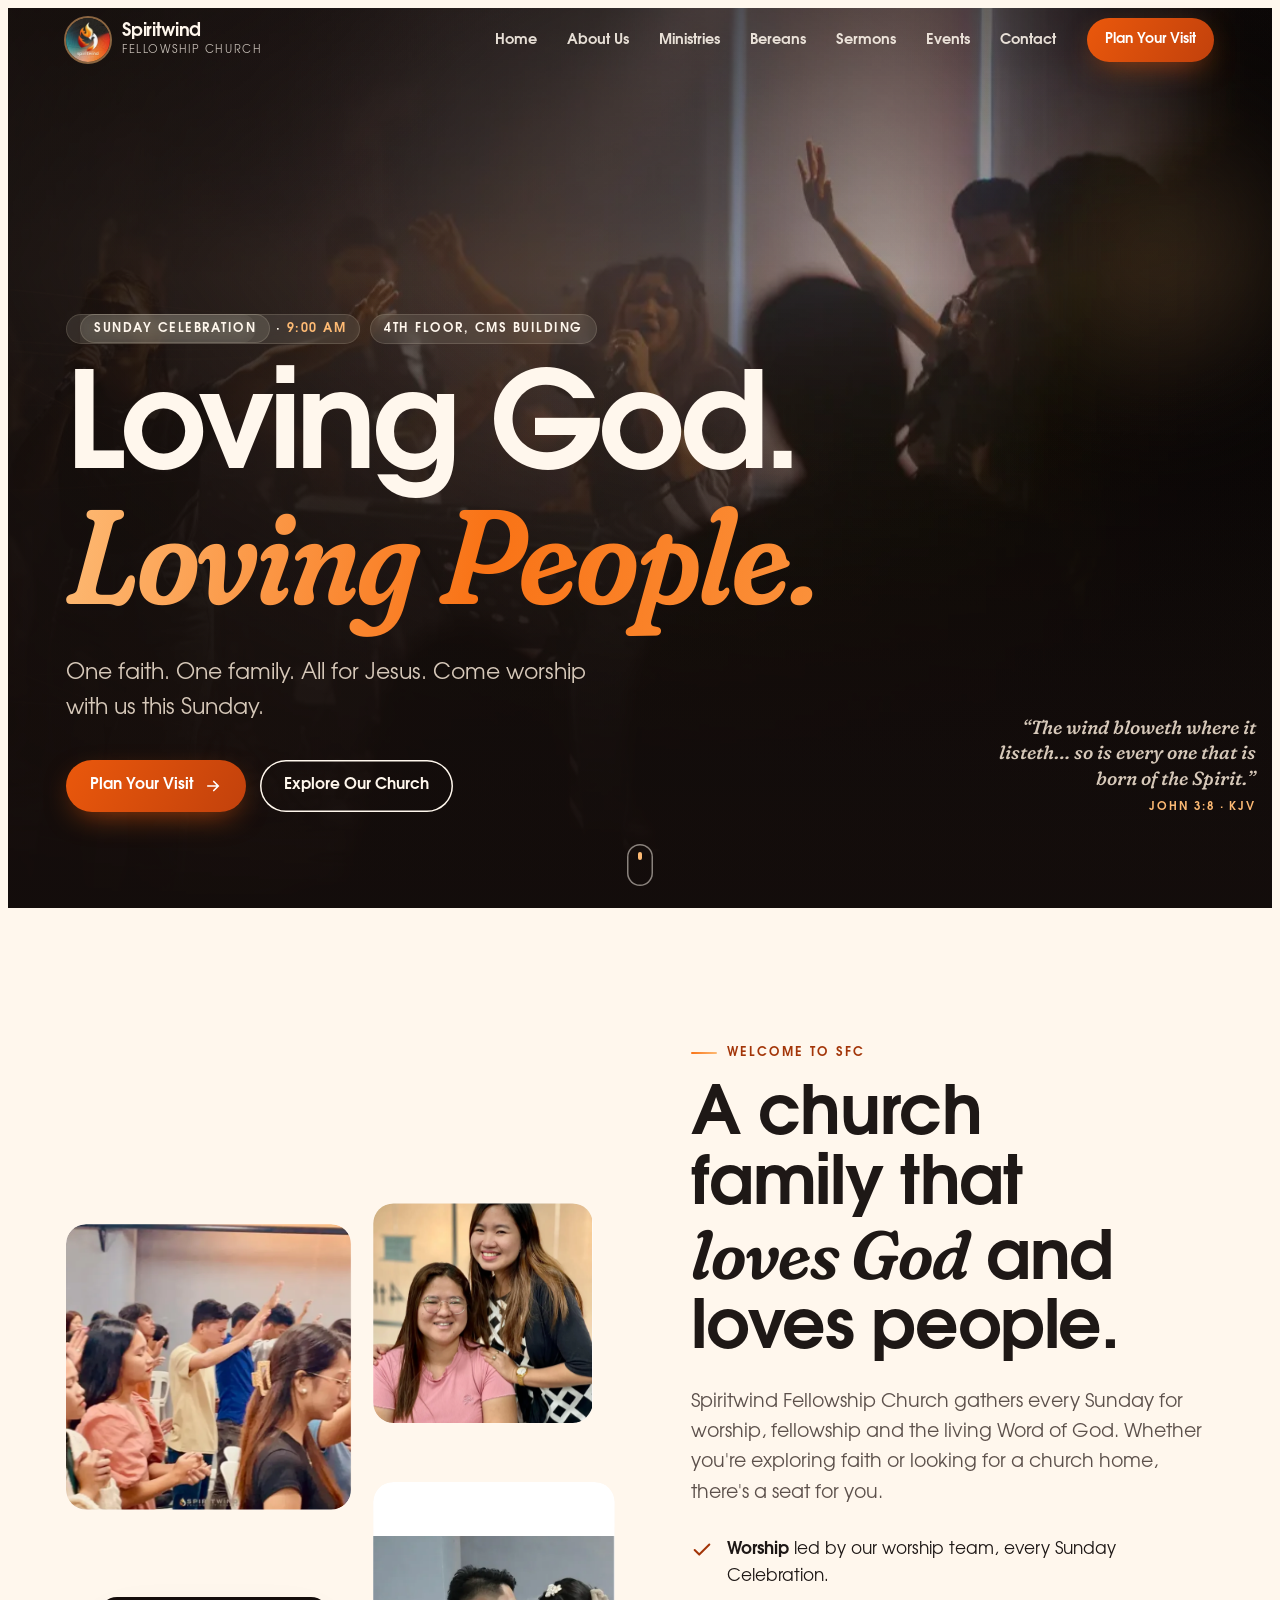
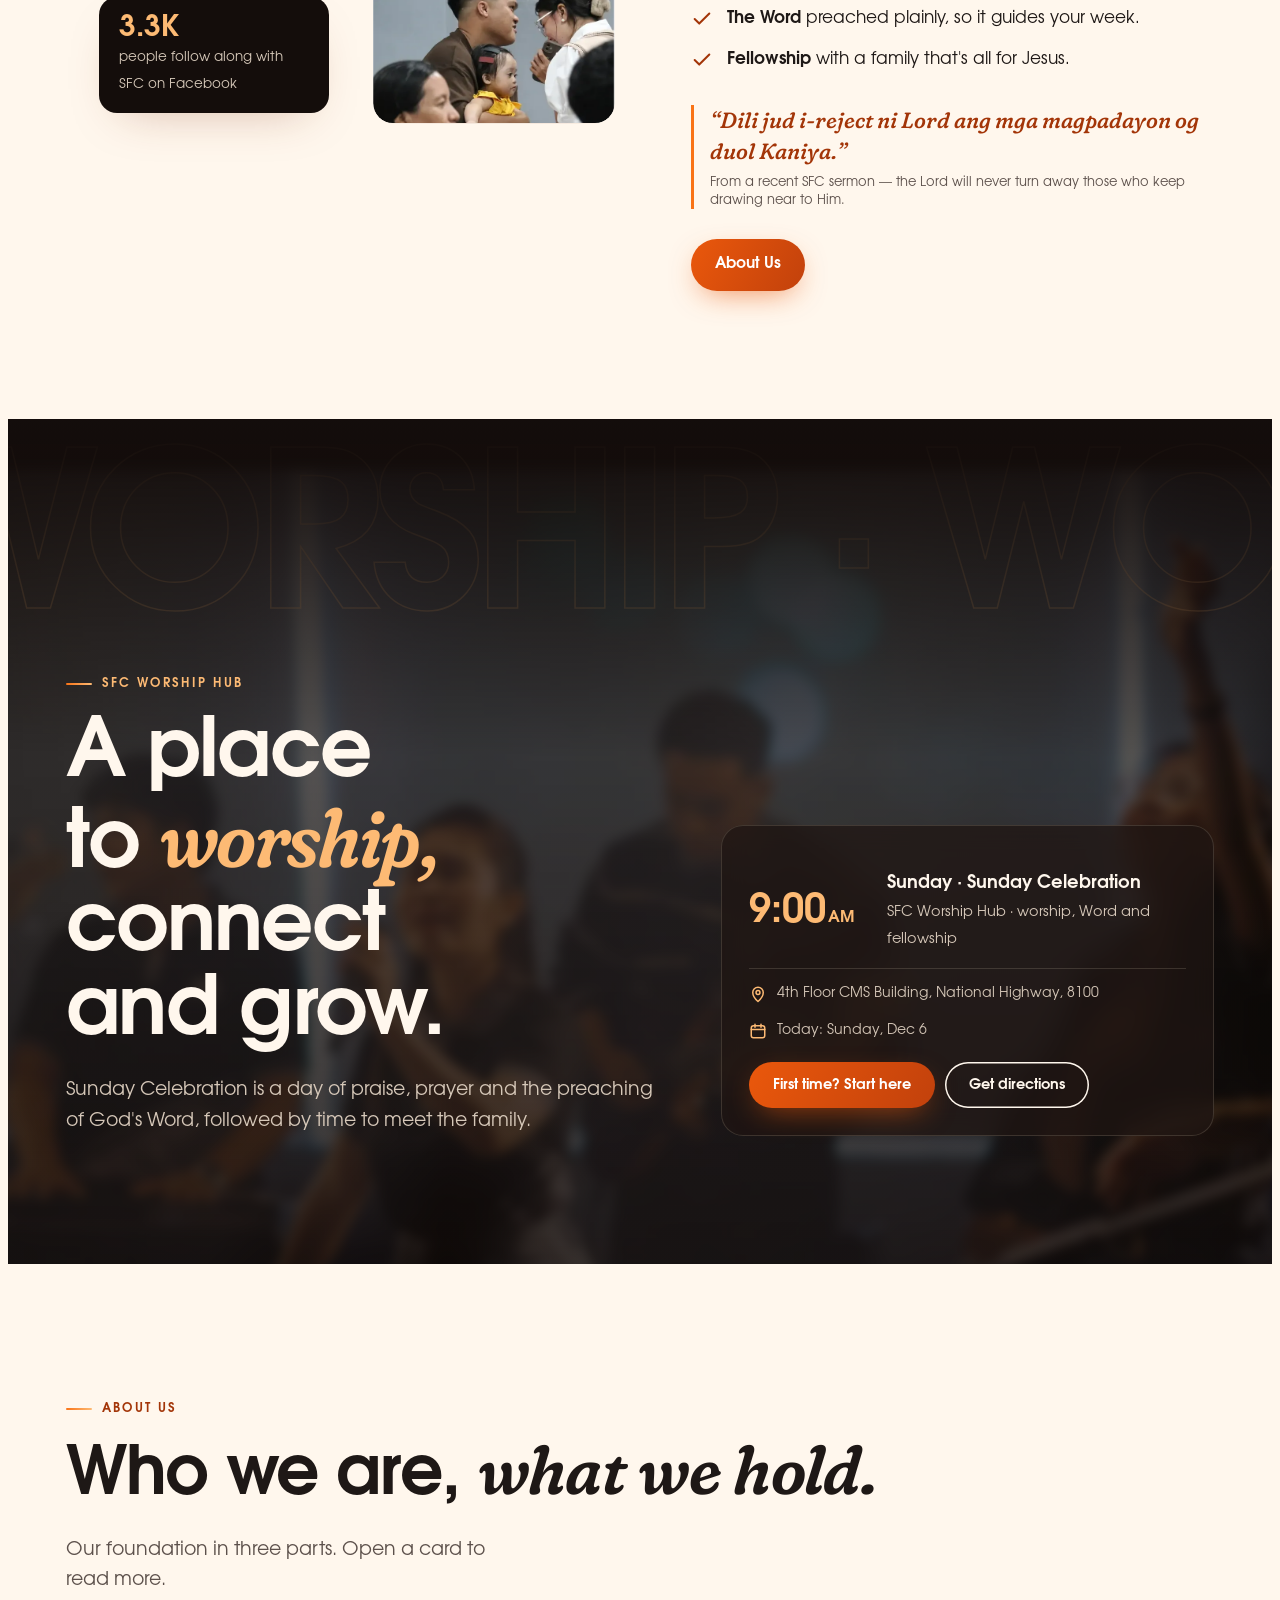
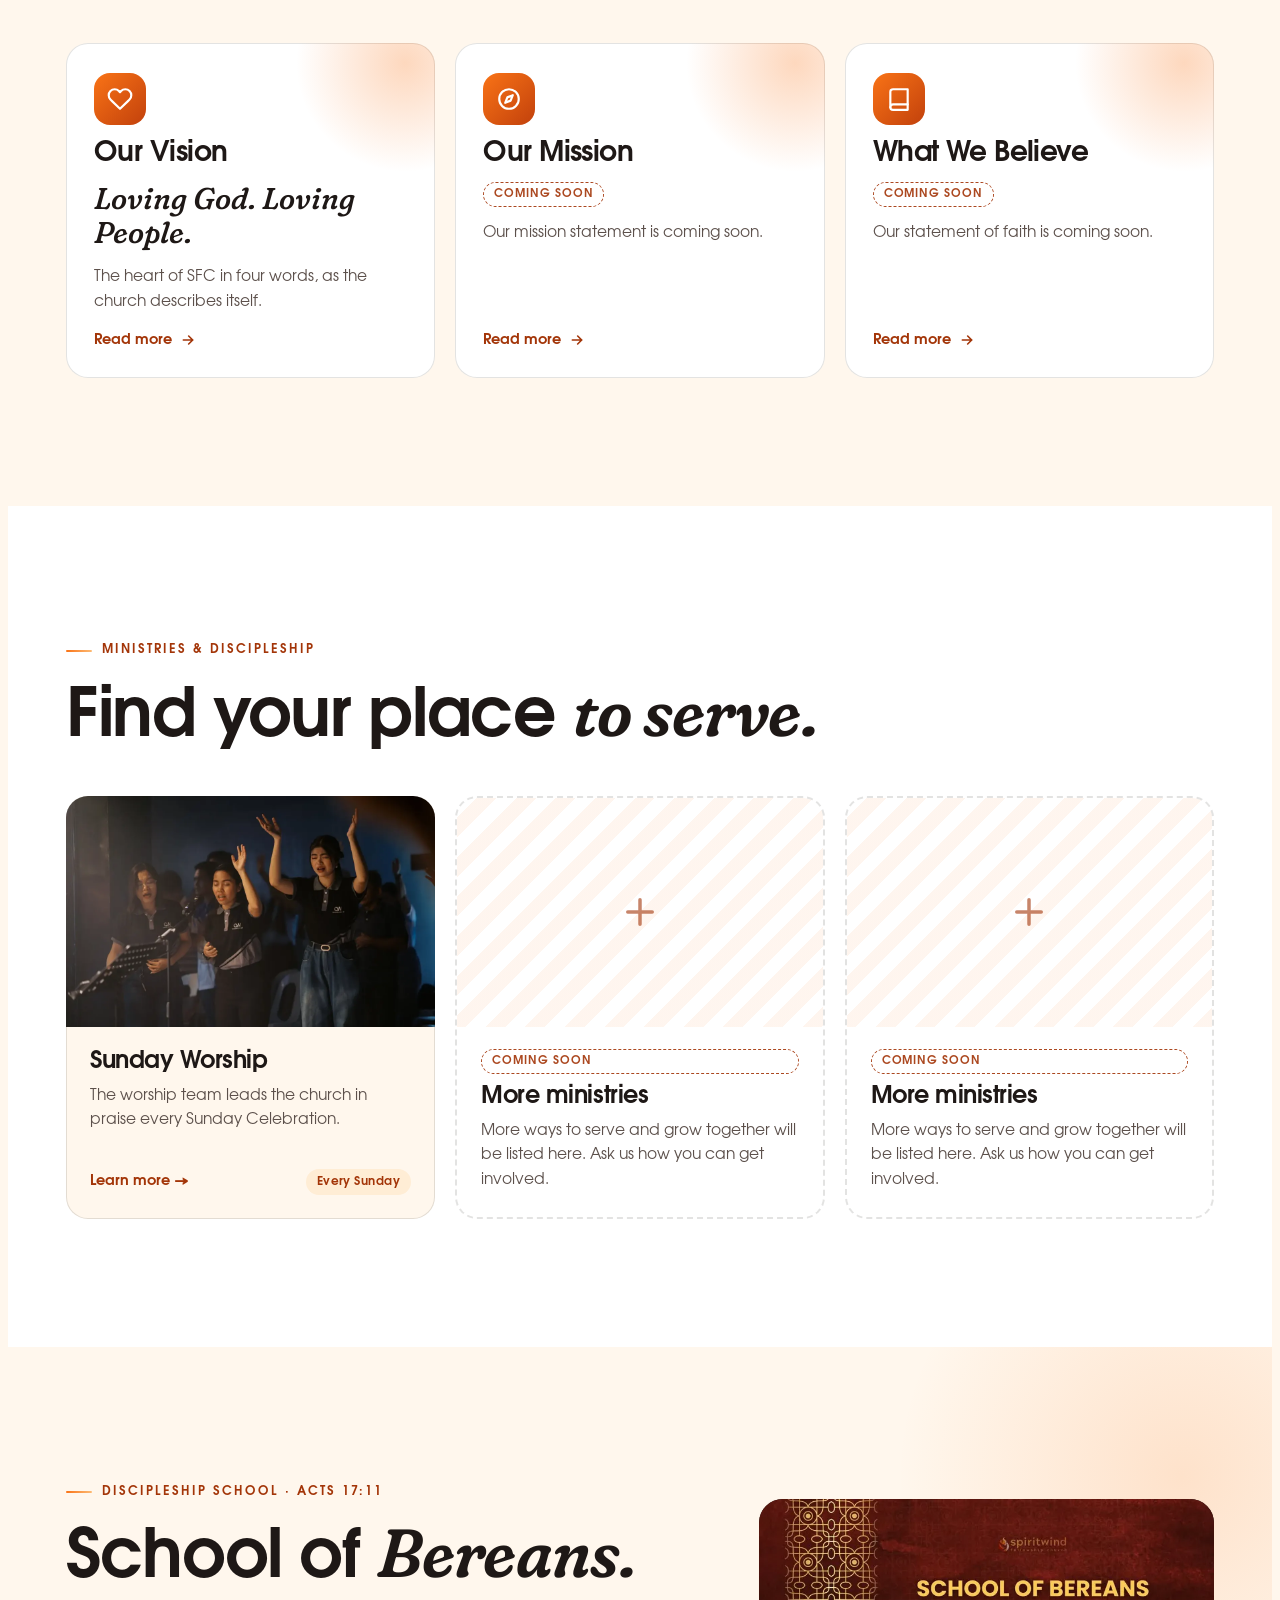
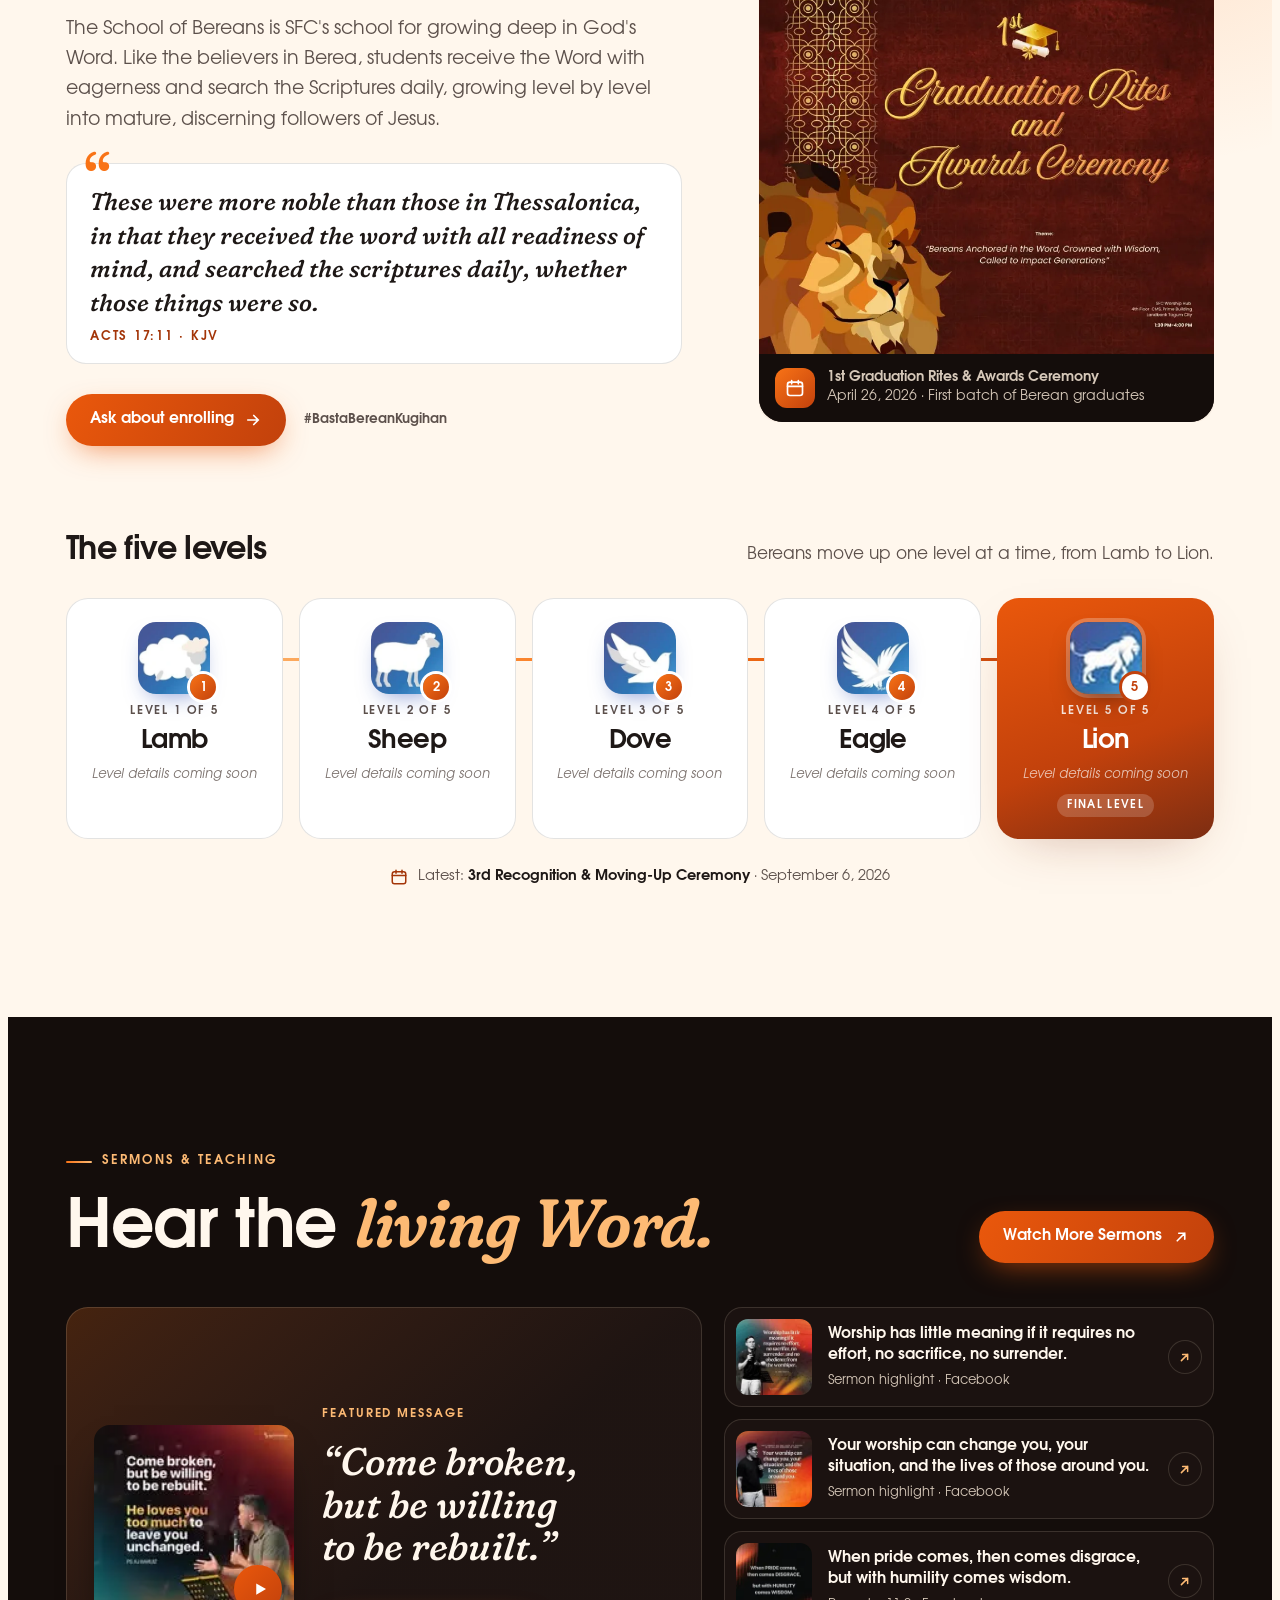
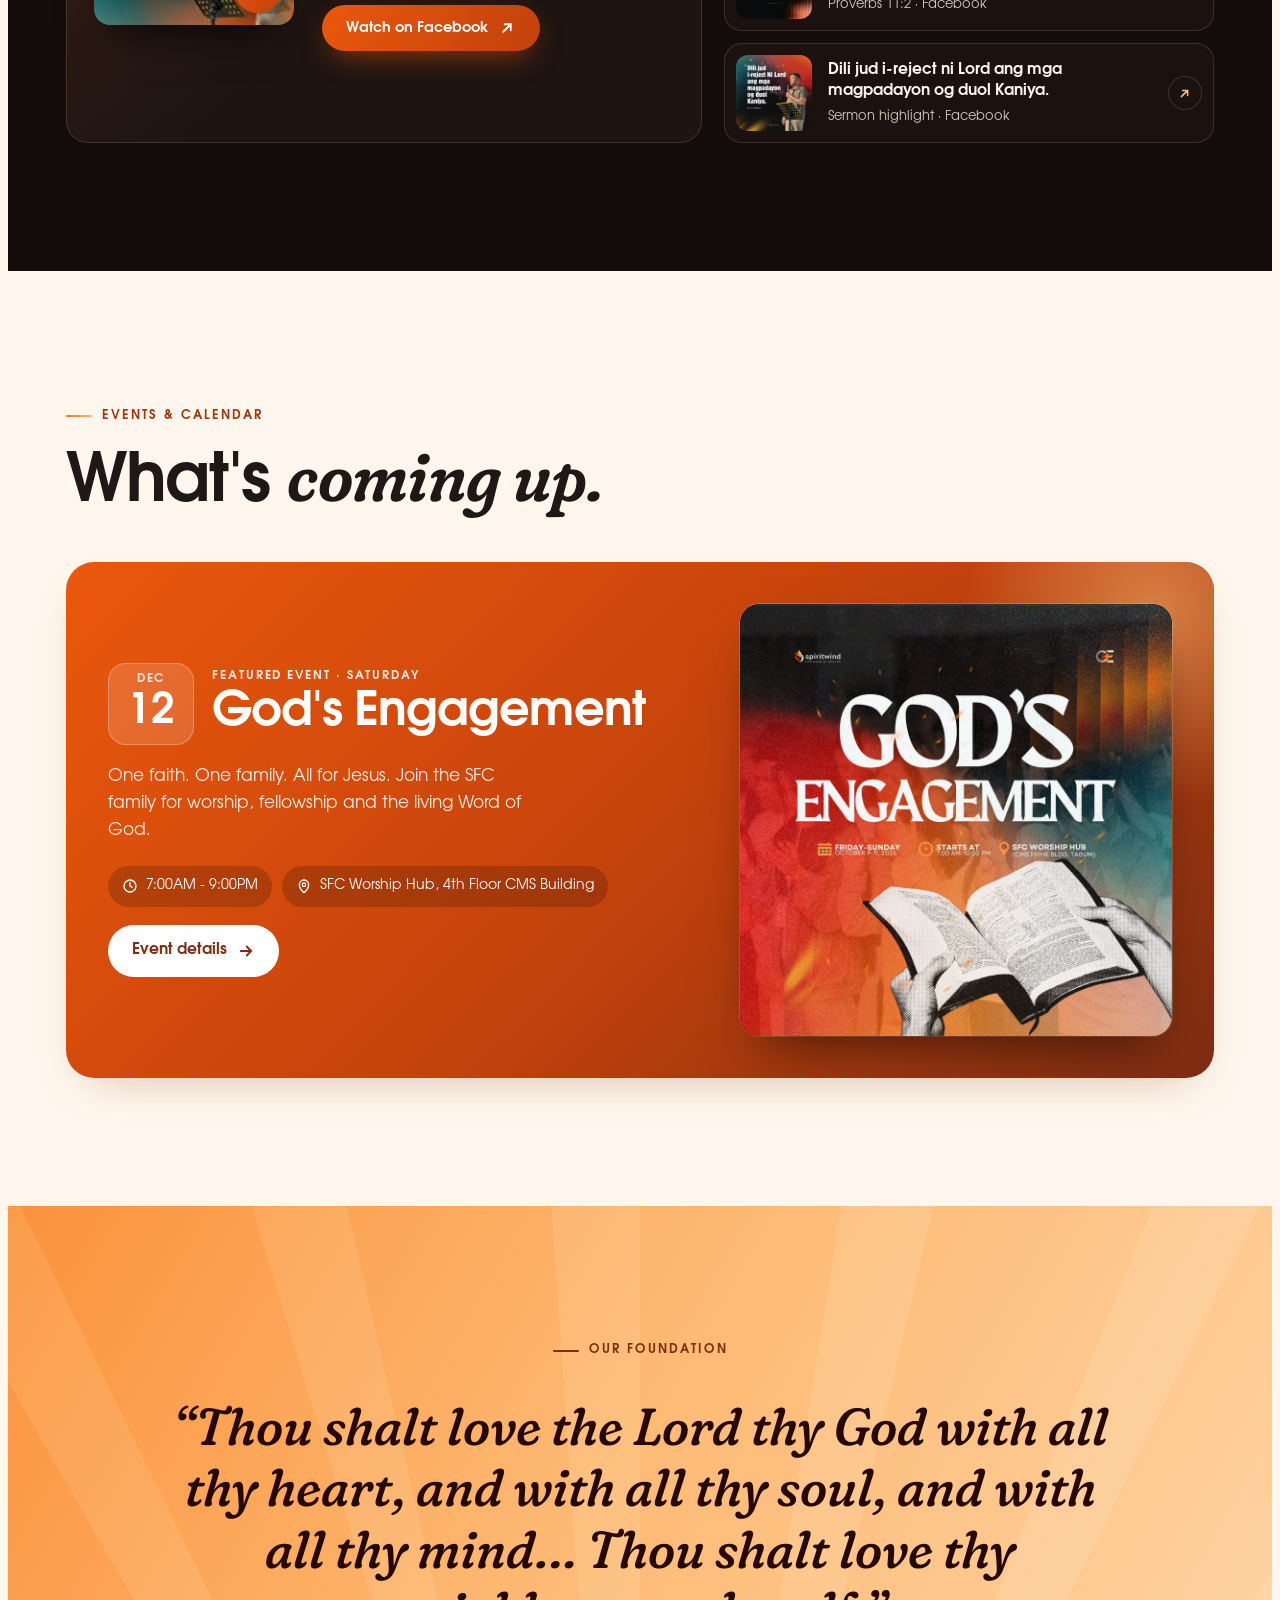
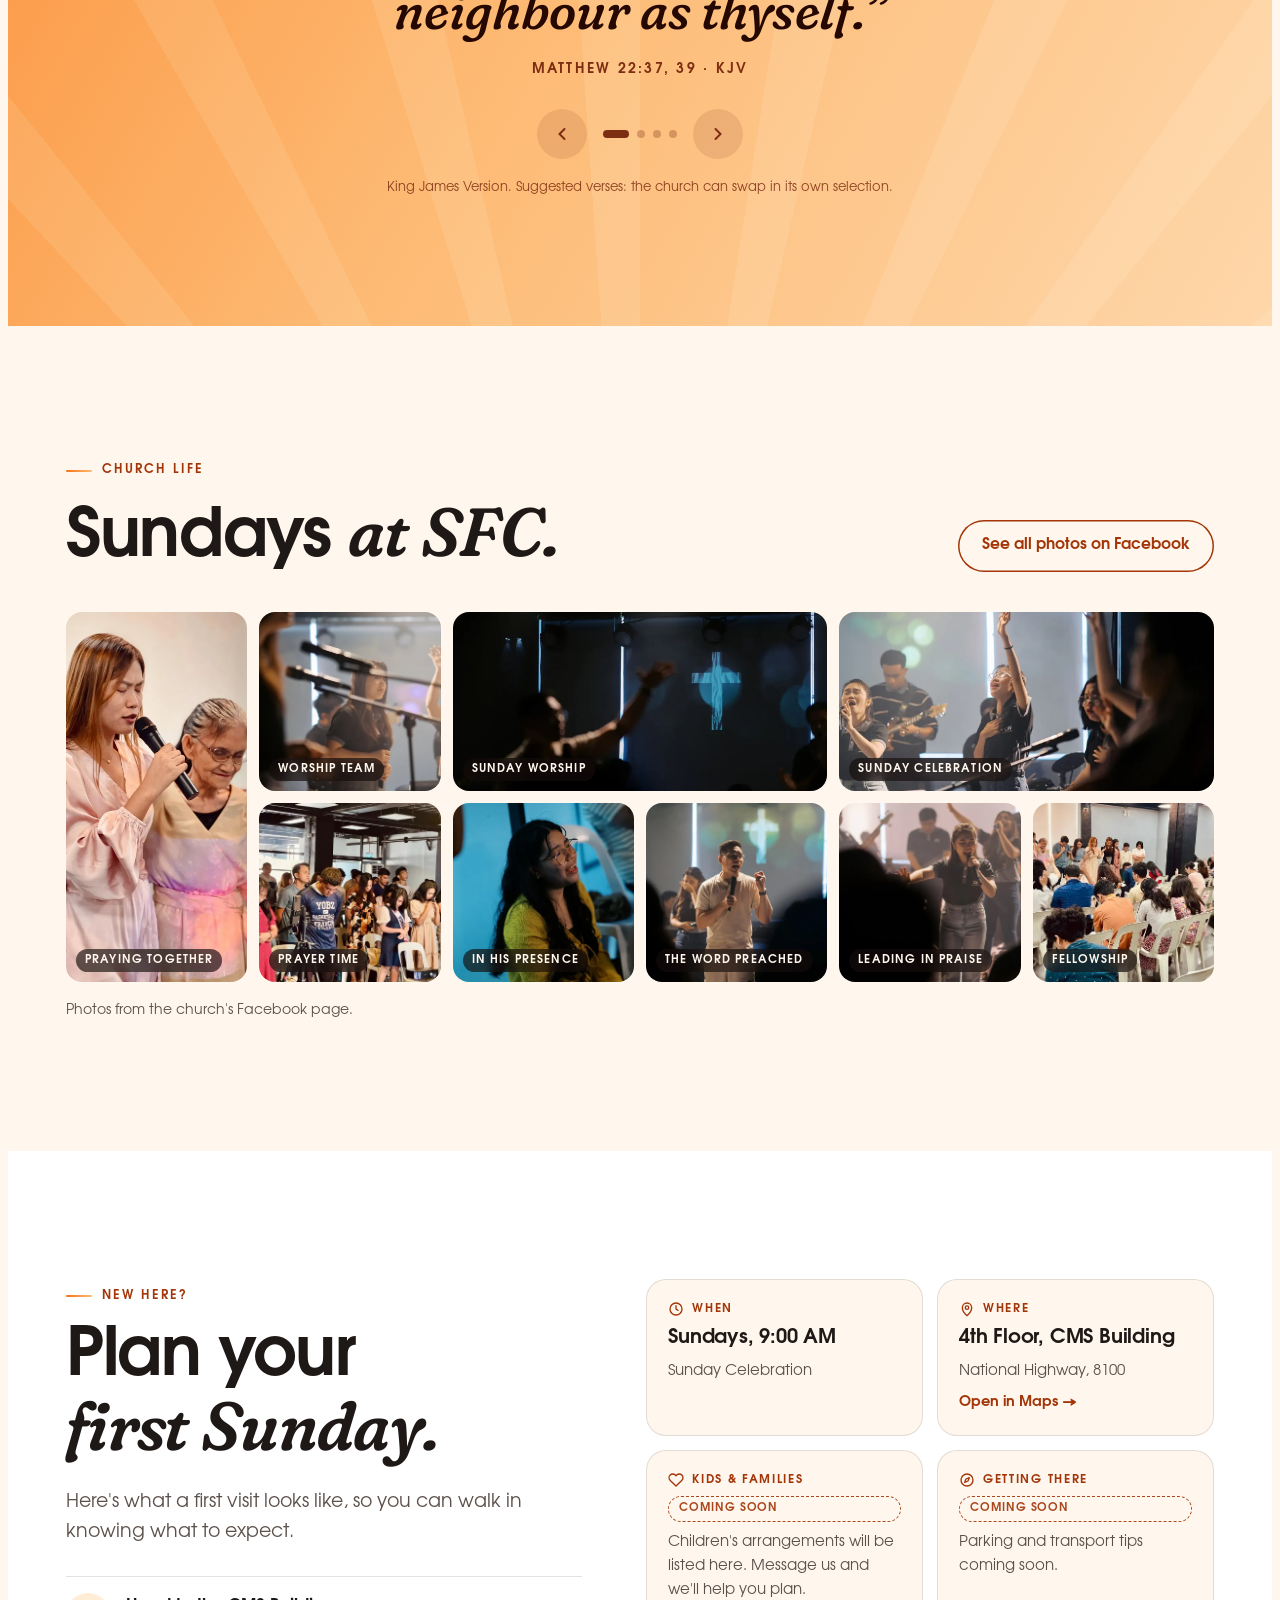
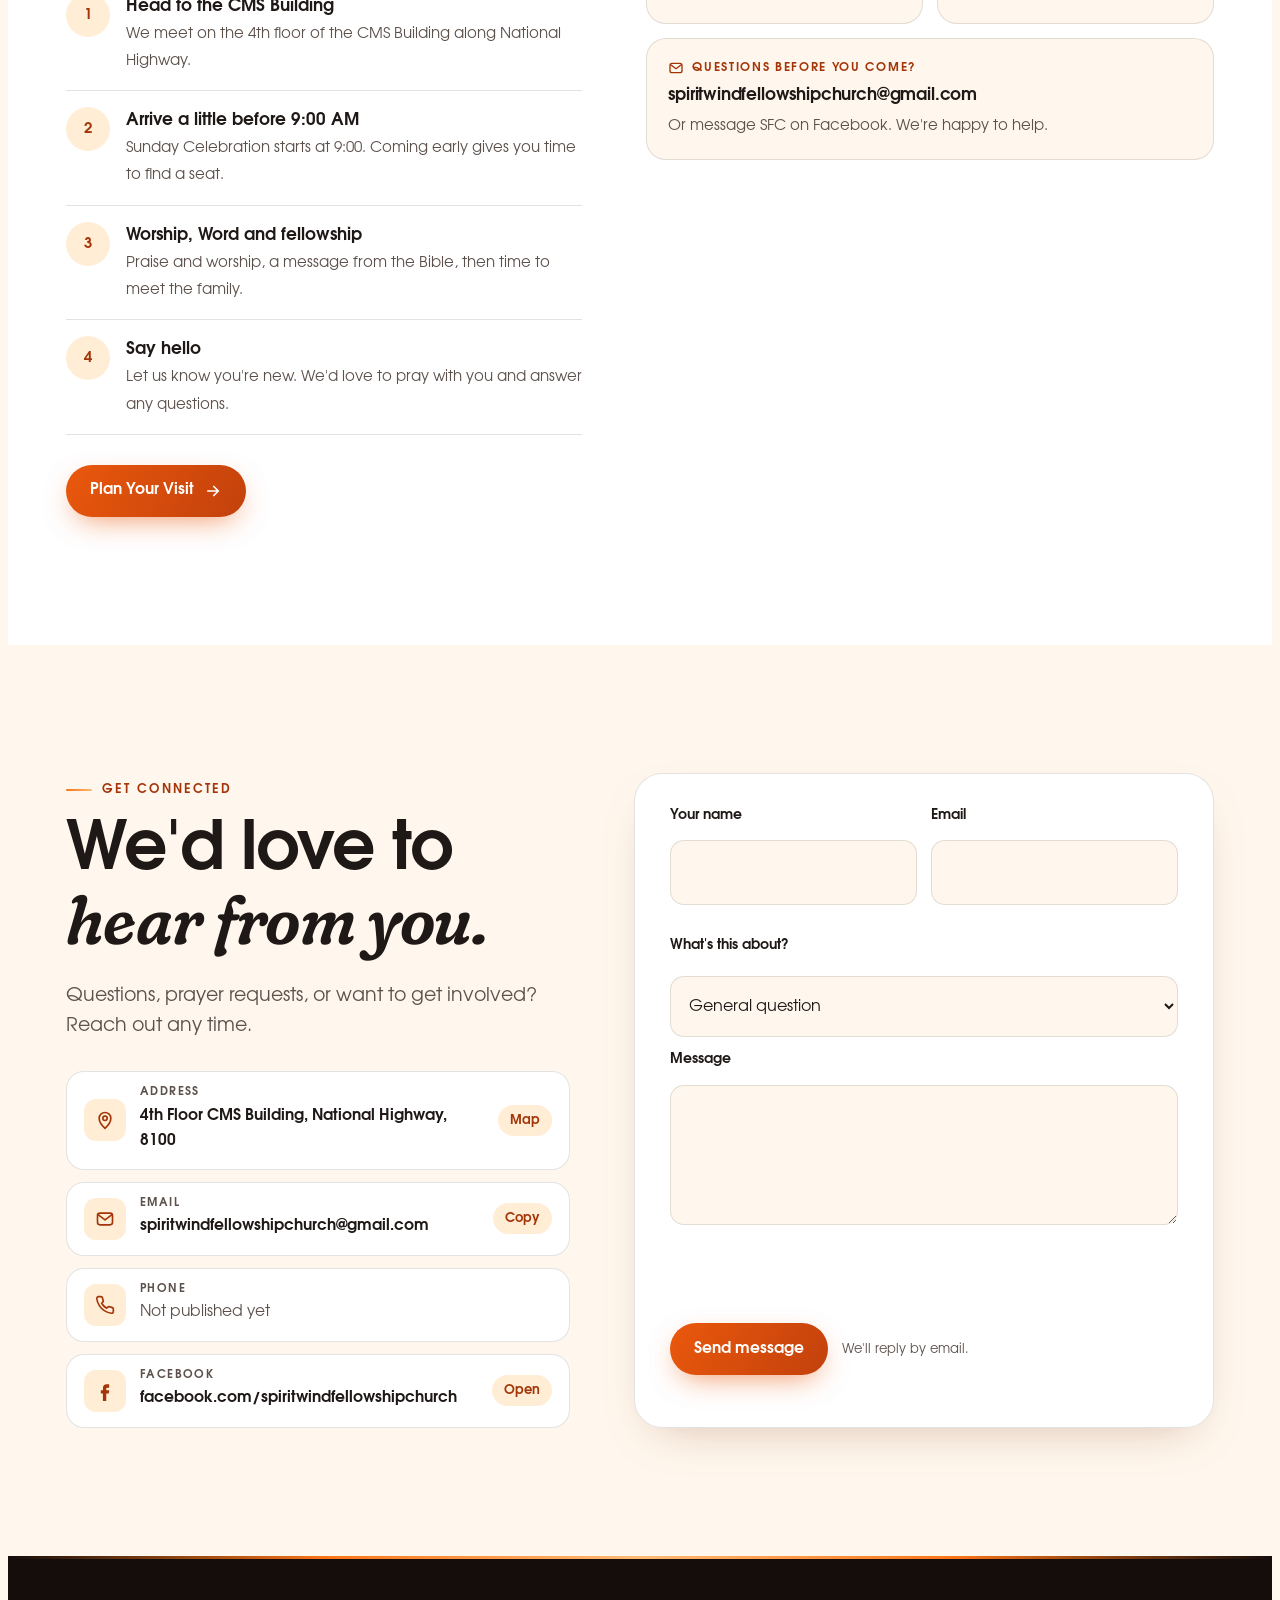
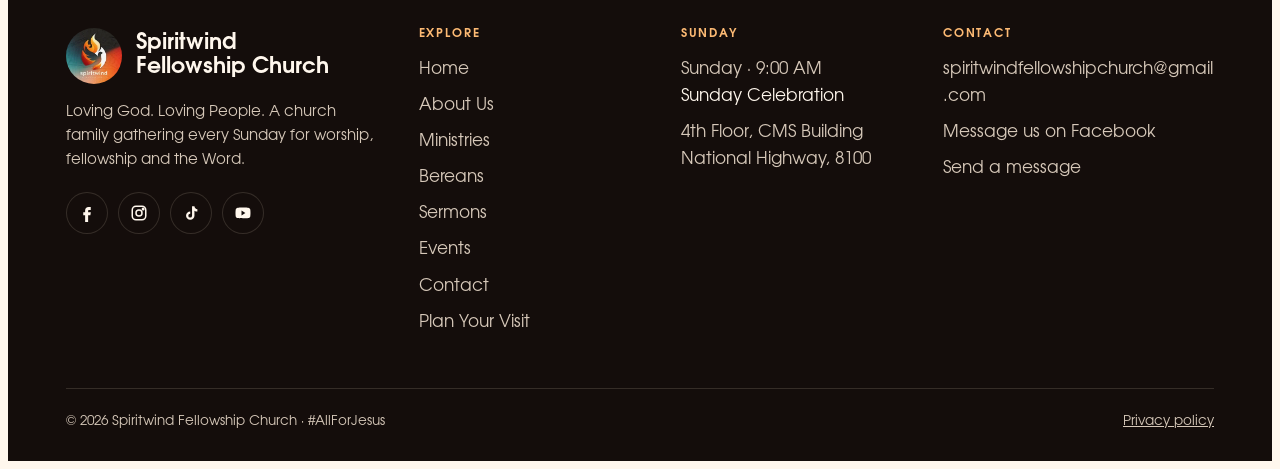
==== commit 763fe536: "Add look & feel: logo, fonts and color theme in admin" ====
--- a/index.html
+++ b/index.html
@@ -24,6 +24,9 @@
 <link rel="preload" href="assets/fonts/fraunces-italic.woff2" as="font" type="font/woff2" crossorigin>
 <link rel="preload" as="image" href="assets/img/photo-worship-stage-wide.webp">
 <link rel="stylesheet" href="assets/css/styles.css">
+<script>/* apply the admin's saved "Look & feel" before first paint (set by main.js) */
+(function(){try{var t=JSON.parse(localStorage.getItem("sfc-theme")||"null");if(!t)return;var r=document.documentElement;for(var k in t.vars)r.style.setProperty(k,t.vars[k]);if(t.shape==="original")r.setAttribute("data-logo","original");if(t.font){var l=document.createElement("link");l.rel="stylesheet";l.href=t.font;l.setAttribute("data-theme-font","");document.head.appendChild(l);}if(t.logo)document.addEventListener("DOMContentLoaded",function(){[].forEach.call(document.querySelectorAll(".brand img,.fbrand img"),function(i){i.src=t.logo;});});}catch(e){}})();
+</script>
 <script type="application/ld+json">
 {"@context":"https://schema.org","@type":"Church","name":"Spiritwind Fellowship Church","alternateName":"SFC","slogan":"Loving God. Loving People.","url":"https://spiritwindfc.github.io/spiritwindfc-web/","logo":"https://spiritwindfc.github.io/spiritwindfc-web/assets/img/logo.png","email":"spiritwindfellowshipchurch@gmail.com",
  "address":{"@type":"PostalAddress","streetAddress":"4th Floor CMS Building, National Highway","postalCode":"8100","addressCountry":"PH"},
--- a/assets/css/styles.css
+++ b/assets/css/styles.css
@@ -13,24 +13,39 @@
 @font-face{font-family:"SFC Cooper"; src:url("../fonts/fraunces-italic.woff2") format("woff2"); font-weight:100 900; font-style:italic; font-display:swap}
 
 :root{
-  --bg:#FFF7ED; --surface:#FFFFFF; --ink:#1C1917; --muted:#665d56; --line:rgba(28,25,23,.12);
-  --orange:#F97316; --burnt:#C2410C; --amber:#FDBA74; --otext:#B83C0B; --chip:#FFEDD5;
-  --btn-a:#E2600F; --btn-b:#B5390A; --btn-ink:#FFFFFF;
-  --stage:#120E0C; --stage-2:#1E1814; --stage-ink:#FFF7ED; --stage-muted:#CDBFB2; --stage-line:rgba(255,237,213,.14);
-  --shadow:0 18px 50px -24px rgba(124,45,18,.35);
+  /* Brand color scale (default: Spiritwind orange). The website admin can switch it under
+     "Look & feel"; main.js then overrides --p-50 … --p-950 on <html>. Everything else derives from it. */
+  --p-50:#FFF7ED; --p-100:#FFEDD5; --p-200:#FED7AA; --p-300:#FDBA74; --p-400:#FB923C; --p-500:#F97316;
+  --p-600:#EA580C; --p-700:#C2410C; --p-800:#9A3412; --p-900:#7C2D12; --p-950:#431407;
+  --p-deep:color-mix(in oklab, var(--p-950) 70%, black);
+  --orange:var(--p-500); --burnt:var(--p-700); --amber:var(--p-300);
+  --bg:var(--p-50); --surface:#FFFFFF;
+  --ink:color-mix(in oklab, var(--p-950) 10%, #1a1817); --muted:color-mix(in oklab, var(--p-950) 16%, #5f5b58);
+  --line:color-mix(in srgb, var(--ink) 12%, transparent);
+  --otext:color-mix(in oklab, var(--p-700) 88%, black); --chip:var(--p-100);
+  --btn-a:var(--p-600); --btn-b:var(--p-700); --btn-ink:#FFFFFF;
+  --stage:color-mix(in oklab, var(--p-950) 14%, #0c0b0b); --stage-2:color-mix(in oklab, var(--p-950) 20%, #161414);
+  --stage-ink:var(--p-50); --stage-muted:color-mix(in oklab, var(--p-200) 28%, #c6c2be);
+  --stage-line:color-mix(in srgb, var(--p-100) 14%, transparent);
+  --shadow:0 18px 50px -24px color-mix(in srgb, var(--p-900) 35%, transparent);
   --f-display:"SFC Avant","ITC Avant Garde Gothic","Century Gothic","URW Gothic",system-ui,sans-serif;
   --f-serif:"SFC Cooper","Cooper BT","Cooper Std",Georgia,serif;
   --cooper:"SOFT" 100,"WONK" 0;
   --f-body:"SFC Avant","ITC Avant Garde Gothic","Century Gothic","URW Gothic",system-ui,-apple-system,sans-serif;
+  --logo-radius:50%;
   --r:22px; --gut:max(16px,env(safe-area-inset-left,0px)); --gutR:max(16px,env(safe-area-inset-right,0px));
   --wrap:1180px;
 }
 @media (prefers-color-scheme:dark){:root:not([data-theme="light"]){
-  --bg:#17110D; --surface:#211913; --ink:#F7EDE3; --muted:#B9AA9C; --line:rgba(255,237,213,.13);
-  --otext:#FB923C; --chip:#3A2416; --shadow:0 18px 50px -24px rgba(0,0,0,.7); color-scheme:dark}}
+  --bg:color-mix(in oklab, var(--p-950) 22%, #0f0e0e); --surface:color-mix(in oklab, var(--p-950) 26%, #181616);
+  --ink:color-mix(in oklab, var(--p-50) 80%, #e8e6e4); --muted:color-mix(in oklab, var(--p-200) 25%, #a9a5a1);
+  --line:color-mix(in srgb, var(--p-100) 13%, transparent);
+  --otext:var(--p-400); --chip:color-mix(in oklab, var(--p-900) 45%, #1d1b1a); --shadow:0 18px 50px -24px rgba(0,0,0,.7); color-scheme:dark}}
 :root[data-theme="dark"]{
-  --bg:#17110D; --surface:#211913; --ink:#F7EDE3; --muted:#B9AA9C; --line:rgba(255,237,213,.13);
-  --otext:#FB923C; --chip:#3A2416; --shadow:0 18px 50px -24px rgba(0,0,0,.7); color-scheme:dark}
+  --bg:color-mix(in oklab, var(--p-950) 22%, #0f0e0e); --surface:color-mix(in oklab, var(--p-950) 26%, #181616);
+  --ink:color-mix(in oklab, var(--p-50) 80%, #e8e6e4); --muted:color-mix(in oklab, var(--p-200) 25%, #a9a5a1);
+  --line:color-mix(in srgb, var(--p-100) 13%, transparent);
+  --otext:var(--p-400); --chip:color-mix(in oklab, var(--p-900) 45%, #1d1b1a); --shadow:0 18px 50px -24px rgba(0,0,0,.7); color-scheme:dark}
 
 *{box-sizing:border-box}
 html{scroll-behavior:smooth; scroll-padding-top:84px}
@@ -60,10 +75,10 @@
 
 /* buttons */
 .btn{--h:52px; display:inline-flex; align-items:center; gap:10px; height:var(--h); padding:0 24px; border-radius:999px; font:700 15.5px/1 var(--f-body); text-decoration:none; border:0; cursor:pointer; transition:transform .25s ease, box-shadow .25s ease, background .25s}
-.btn-primary{background:linear-gradient(120deg,var(--btn-a),var(--btn-b)); color:var(--btn-ink); box-shadow:0 10px 30px -10px rgba(234,88,12,.7)}
-.btn-primary:hover{transform:translateY(-2px); box-shadow:0 16px 36px -12px rgba(234,88,12,.85)}
+.btn-primary{background:linear-gradient(120deg,var(--btn-a),var(--btn-b)); color:var(--btn-ink); box-shadow:0 10px 30px -10px color-mix(in srgb, var(--p-600) 70%, transparent)}
+.btn-primary:hover{transform:translateY(-2px); box-shadow:0 16px 36px -12px color-mix(in srgb, var(--p-600) 85%, transparent)}
 .btn-ghost{background:transparent; color:currentColor; box-shadow:inset 0 0 0 1.5px currentColor}
-.btn-ghost:hover{background:rgba(253,186,116,.14)}
+.btn-ghost:hover{background:color-mix(in srgb, var(--p-300) 14%, transparent)}
 .btn svg{width:18px; height:18px}
 .chip{display:inline-flex; align-items:center; gap:6px; font:600 12px/1 var(--f-body); letter-spacing:.04em; padding:7px 11px; border-radius:999px; background:var(--chip); color:var(--otext)}
 .todo{display:inline-flex; align-items:center; gap:6px; font:600 11.5px/1 var(--f-body); letter-spacing:.08em; text-transform:uppercase; padding:6px 10px; border-radius:999px; border:1.5px dashed currentColor; color:var(--otext); opacity:.9}
@@ -72,22 +87,22 @@
 .nav{position:fixed; z-index:50; left:0; right:0; top:env(safe-area-inset-top,0px); transition:background .35s, box-shadow .35s, padding .35s; padding-block:18px; color:var(--stage-ink)}
 .nav .wrap{display:flex; align-items:center; gap:18px}
 .brand{display:flex; align-items:center; gap:12px; text-decoration:none; margin-right:auto; min-width:0}
-.brand img{width:44px; height:44px; border-radius:50%; box-shadow:0 0 0 2px rgba(253,186,116,.5)}
+.brand img{width:44px; height:44px; border-radius:var(--logo-radius); object-fit:cover; box-shadow:0 0 0 2px color-mix(in srgb, var(--p-300) 50%, transparent)}
 .brand b{font:800 18px/1 var(--f-display); letter-spacing:-.01em; display:block}
 .brand small{font:500 11px/1.2 var(--f-body); letter-spacing:.14em; text-transform:uppercase; opacity:.75; display:block; margin-top:4px}
 .links{display:flex; gap:4px; list-style:none; margin:0; padding:0}
 .links a{display:block; padding:9px 13px; border-radius:999px; text-decoration:none; font:600 14.5px/1 var(--f-body); opacity:.88; transition:background .2s, opacity .2s}
-.links a:hover{opacity:1; background:rgba(253,186,116,.16)}
+.links a:hover{opacity:1; background:color-mix(in srgb, var(--p-300) 16%, transparent)}
 .nav .btn{--h:44px; padding:0 18px; font-size:14px}
-.nav.solid{background:rgba(18,14,12,.86); backdrop-filter:saturate(1.3) blur(14px); -webkit-backdrop-filter:saturate(1.3) blur(14px); box-shadow:0 1px 0 var(--stage-line); padding-block:10px}
-.burger{display:none; width:46px; height:46px; border-radius:50%; border:0; background:rgba(255,247,237,.1); color:inherit; cursor:pointer; place-items:center}
+.nav.solid{background:color-mix(in srgb, var(--stage) 86%, transparent); backdrop-filter:saturate(1.3) blur(14px); -webkit-backdrop-filter:saturate(1.3) blur(14px); box-shadow:0 1px 0 var(--stage-line); padding-block:10px}
+.burger{display:none; width:46px; height:46px; border-radius:50%; border:0; background:color-mix(in srgb, var(--p-50) 10%, transparent); color:inherit; cursor:pointer; place-items:center}
 .burger span{display:block; width:20px; height:2px; background:currentColor; margin:4px auto; border-radius:2px; transition:transform .3s, opacity .3s}
 @media (max-width:980px){ .links{display:none} .burger{display:grid} .nav .cta-nav{display:none} }
 .drawer{position:fixed; inset:0; z-index:70; display:grid; grid-template-columns:1fr; pointer-events:none}
-.drawer .scrim{position:absolute; inset:0; background:rgba(10,7,5,.55); opacity:0; transition:opacity .35s}
+.drawer .scrim{position:absolute; inset:0; background:color-mix(in srgb, var(--stage) 55%, transparent); opacity:0; transition:opacity .35s}
 .drawer .panel{position:absolute; top:0; right:0; bottom:0; width:min(88vw,380px); background:var(--stage); color:var(--stage-ink); transform:translateX(100%); transition:transform .45s cubic-bezier(.2,.8,.2,1); padding:calc(22px + env(safe-area-inset-top,0px)) calc(24px + env(safe-area-inset-right,0px)) calc(28px + env(safe-area-inset-bottom,0px)) 28px; display:flex; flex-direction:column; gap:8px; overflow:auto}
 .drawer.open{pointer-events:auto} .drawer.open .scrim{opacity:1} .drawer.open .panel{transform:none}
-.drawer .close{align-self:flex-end; width:44px; height:44px; border-radius:50%; border:0; background:rgba(255,247,237,.1); color:inherit; font-size:24px; cursor:pointer}
+.drawer .close{align-self:flex-end; width:44px; height:44px; border-radius:50%; border:0; background:color-mix(in srgb, var(--p-50) 10%, transparent); color:inherit; font-size:24px; cursor:pointer}
 .drawer nav a{display:block; font:800 32px/1.15 var(--f-display); text-decoration:none; padding:8px 0; border-bottom:1px solid var(--stage-line)}
 .drawer nav a:hover{color:var(--amber)}
 .drawer .btn{margin-top:18px; justify-content:center}
@@ -97,27 +112,27 @@
 .hero .layer{position:absolute; inset:-12% 0; will-change:transform}
 .hero .photo{background-size:cover; background-position:60% 45%; filter:saturate(1.08) contrast(1.04)}
 .hero .shade{position:absolute; inset:0; background:
-  radial-gradient(120% 90% at 70% 20%, transparent 0 30%, rgba(18,14,12,.55) 70%),
-  linear-gradient(90deg, rgba(18,14,12,.82) 0%, rgba(18,14,12,.35) 55%, rgba(18,14,12,.1) 100%),
-  linear-gradient(180deg, rgba(18,14,12,.55) 0%, rgba(18,14,12,.15) 30%, rgba(18,14,12,.6) 65%, var(--stage) 100%)}
+  radial-gradient(120% 90% at 70% 20%, transparent 0 30%, color-mix(in srgb, var(--stage) 55%, transparent) 70%),
+  linear-gradient(90deg, color-mix(in srgb, var(--stage) 82%, transparent) 0%, color-mix(in srgb, var(--stage) 35%, transparent) 55%, color-mix(in srgb, var(--stage) 10%, transparent) 100%),
+  linear-gradient(180deg, color-mix(in srgb, var(--stage) 55%, transparent) 0%, color-mix(in srgb, var(--stage) 15%, transparent) 30%, color-mix(in srgb, var(--stage) 60%, transparent) 65%, var(--stage) 100%)}
 .hero canvas{position:absolute; inset:0; width:100%; height:100%; mix-blend-mode:screen; opacity:.9}
 .glow{position:absolute; border-radius:50%; filter:blur(60px); mix-blend-mode:screen; opacity:.55; animation:drift 18s ease-in-out infinite alternate}
-.glow.a{width:46vw; height:46vw; background:radial-gradient(circle,#F97316,transparent 65%); left:-12vw; bottom:-18vw}
-.glow.b{width:30vw; height:30vw; background:radial-gradient(circle,#FDBA74,transparent 65%); right:-6vw; top:6vh; animation-duration:24s; opacity:.35}
+.glow.a{width:46vw; height:46vw; background:radial-gradient(circle,var(--p-500),transparent 65%); left:-12vw; bottom:-18vw}
+.glow.b{width:30vw; height:30vw; background:radial-gradient(circle,var(--p-300),transparent 65%); right:-6vw; top:6vh; animation-duration:24s; opacity:.35}
 @keyframes drift{to{transform:translate3d(6vw,-4vh,0) scale(1.08)}}
 .hero .content{position:relative; z-index:2; width:100%; padding-block:140px clamp(56px,8vw,96px)}
 .hero .meta{display:flex; flex-wrap:wrap; gap:10px; margin-bottom:26px}
-.hero .meta span{font:600 12.5px/1 var(--f-body); letter-spacing:.12em; text-transform:uppercase; padding:9px 14px; border-radius:999px; background:rgba(255,247,237,.1); backdrop-filter:blur(8px); -webkit-backdrop-filter:blur(8px); box-shadow:inset 0 0 0 1px var(--stage-line)}
+.hero .meta span{font:600 12.5px/1 var(--f-body); letter-spacing:.12em; text-transform:uppercase; padding:9px 14px; border-radius:999px; background:color-mix(in srgb, var(--p-50) 10%, transparent); backdrop-filter:blur(8px); -webkit-backdrop-filter:blur(8px); box-shadow:inset 0 0 0 1px var(--stage-line)}
 .hero .meta span b{color:var(--amber)}
 .h1{font-size:clamp(54px,10.5vw,148px); font-weight:800; line-height:.92; letter-spacing:-.035em; max-width:12ch}
 .h1 .line{display:block}
-.h1 em{background:linear-gradient(100deg,#FDBA74,#F97316 55%,#FB923C); -webkit-background-clip:text; background-clip:text; color:transparent; padding-right:.06em}
+.h1 em{background:linear-gradient(100deg,var(--p-300),var(--p-500) 55%,var(--p-400)); -webkit-background-clip:text; background-clip:text; color:transparent; padding-right:.06em}
 .hero .sub{margin-top:26px; font-size:clamp(18px,1.8vw,22px); color:var(--stage-muted); max-width:44ch}
 .hero .actions{display:flex; flex-wrap:wrap; gap:14px; margin-top:34px}
 .hero .verse{position:absolute; right:var(--gutR); bottom:clamp(56px,8vw,96px); z-index:2; max-width:280px; text-align:right; font:500 italic 19px/1.35 var(--f-serif); color:var(--stage-muted); font-variation-settings:var(--cooper)}
 .hero .verse b{display:block; font:600 11.5px/1 var(--f-body); font-style:normal; letter-spacing:.16em; text-transform:uppercase; color:var(--amber); margin-top:10px}
 @media (max-width:860px){.hero .verse{display:none}}
-.scrollcue{position:absolute; left:50%; bottom:22px; z-index:3; transform:translateX(-50%); width:26px; height:42px; border-radius:20px; box-shadow:inset 0 0 0 1.5px rgba(255,247,237,.5); display:flex; justify-content:center; padding-top:8px; text-decoration:none}
+.scrollcue{position:absolute; left:50%; bottom:22px; z-index:3; transform:translateX(-50%); width:26px; height:42px; border-radius:20px; box-shadow:inset 0 0 0 1.5px color-mix(in srgb, var(--p-50) 50%, transparent); display:flex; justify-content:center; padding-top:8px; text-decoration:none}
 .scrollcue::after{content:""; width:4px; height:8px; border-radius:4px; background:var(--amber); animation:cue 1.8s ease-in-out infinite}
 @media (max-width:600px){.scrollcue{display:none}}
 @keyframes cue{0%{transform:translateY(0);opacity:1}70%{transform:translateY(12px);opacity:0}100%{opacity:0}}
@@ -146,11 +161,11 @@
 .stage .eyebrow{color:var(--amber)}
 .stage .lede{color:var(--stage-muted)}
 .worship .bgimg{position:absolute; inset:-15% -5%; background-size:cover; background-position:center; filter:blur(6px) saturate(1.2) brightness(.5); transform:scale(1.06); z-index:-2}
-.worship::after{content:""; position:absolute; inset:0; z-index:-1; background:linear-gradient(180deg,var(--stage) 0%, rgba(18,14,12,.4) 40%, rgba(18,14,12,.65) 100%)}
-.giant{font:800 clamp(80px,17vw,250px)/.82 var(--f-display); letter-spacing:-.05em; color:transparent; -webkit-text-stroke:1.5px rgba(253,186,116,.35); white-space:nowrap; position:absolute; left:0; top:40px; z-index:-1; pointer-events:none}
+.worship::after{content:""; position:absolute; inset:0; z-index:-1; background:linear-gradient(180deg,var(--stage) 0%, color-mix(in srgb, var(--stage) 40%, transparent) 40%, color-mix(in srgb, var(--stage) 65%, transparent) 100%)}
+.giant{font:800 clamp(80px,17vw,250px)/.82 var(--f-display); letter-spacing:-.05em; color:transparent; -webkit-text-stroke:1.5px color-mix(in srgb, var(--p-300) 35%, transparent); white-space:nowrap; position:absolute; left:0; top:40px; z-index:-1; pointer-events:none}
 .worship .grid{display:grid; grid-template-columns:1.2fr 1fr; gap:clamp(30px,5vw,70px); align-items:end; margin-top:120px}
 .worship h2{font-size:clamp(40px,6.4vw,84px)}
-.svc{background:rgba(30,24,20,.72); backdrop-filter:blur(12px); -webkit-backdrop-filter:blur(12px); border-radius:var(--r); box-shadow:inset 0 0 0 1px var(--stage-line); padding:28px}
+.svc{background:color-mix(in srgb, var(--stage-2) 72%, transparent); backdrop-filter:blur(12px); -webkit-backdrop-filter:blur(12px); border-radius:var(--r); box-shadow:inset 0 0 0 1px var(--stage-line); padding:28px}
 .svc .row{display:flex; gap:18px; align-items:center; padding:16px 0; border-bottom:1px solid var(--stage-line)}
 .svc .row:last-of-type{border-bottom:0}
 .svc .time{font:800 40px/1 var(--f-display); color:var(--amber); font-variant-numeric:tabular-nums; min-width:120px}
@@ -167,8 +182,8 @@
 .about .head{display:flex; flex-wrap:wrap; gap:24px; align-items:end; justify-content:space-between; margin-bottom:48px}
 .cards3{display:grid; grid-template-columns:repeat(3,1fr); gap:20px}
 .pillar{position:relative; text-align:left; border:0; font:inherit; color:inherit; cursor:pointer; background:var(--surface); border-radius:var(--r); padding:30px 28px 26px; box-shadow:inset 0 0 0 1px var(--line); overflow:hidden; transition:transform .35s cubic-bezier(.2,.8,.2,1), box-shadow .35s; display:flex; flex-direction:column; gap:14px; min-height:290px}
-.pillar::before{content:""; position:absolute; width:220px; height:220px; right:-80px; top:-90px; border-radius:50%; background:radial-gradient(circle,rgba(249,115,22,.28),transparent 70%); transition:transform .5s}
-.pillar:hover{transform:translateY(-6px); box-shadow:inset 0 0 0 1px rgba(249,115,22,.45), var(--shadow)}
+.pillar::before{content:""; position:absolute; width:220px; height:220px; right:-80px; top:-90px; border-radius:50%; background:radial-gradient(circle,color-mix(in srgb, var(--p-500) 28%, transparent),transparent 70%); transition:transform .5s}
+.pillar:hover{transform:translateY(-6px); box-shadow:inset 0 0 0 1px color-mix(in srgb, var(--p-500) 45%, transparent), var(--shadow)}
 .pillar:hover::before{transform:scale(1.4)}
 .pillar .ico{width:52px; height:52px; border-radius:16px; display:grid; place-items:center; background:linear-gradient(135deg,var(--orange),var(--burnt)); color:#fff}
 .pillar .ico svg{width:26px; height:26px}
@@ -184,7 +199,7 @@
 .ministries{background:var(--surface)}
 .mgrid{display:grid; grid-template-columns:repeat(3,1fr); gap:20px; margin-top:44px}
 .mcard{border-radius:var(--r); overflow:hidden; background:var(--bg); box-shadow:inset 0 0 0 1px var(--line); display:flex; flex-direction:column; transition:transform .35s, box-shadow .35s}
-.mcard:hover{transform:translateY(-5px); box-shadow:inset 0 0 0 1px rgba(249,115,22,.45), var(--shadow)}
+.mcard:hover{transform:translateY(-5px); box-shadow:inset 0 0 0 1px color-mix(in srgb, var(--p-500) 45%, transparent), var(--shadow)}
 .mcard .ph{aspect-ratio:16/10; overflow:hidden; position:relative; background:var(--stage)}
 .mcard .ph img{width:100%; height:100%; object-fit:cover; transition:transform .8s cubic-bezier(.2,.8,.2,1)}
 .mcard:hover .ph img{transform:scale(1.07)}
@@ -196,13 +211,13 @@
 .mcard .foot{margin-top:auto; padding-top:8px; display:flex; justify-content:space-between; align-items:center; gap:10px; flex-wrap:wrap}
 .mcard .foot a{font-weight:700; font-size:14.5px; color:var(--otext); text-decoration:none}
 .mcard.placeholder{background:transparent; box-shadow:none; border:2px dashed var(--line)}
-.mcard.placeholder .ph{display:grid; place-items:center; background:repeating-linear-gradient(135deg,transparent 0 14px,rgba(249,115,22,.07) 14px 28px)}
+.mcard.placeholder .ph{display:grid; place-items:center; background:repeating-linear-gradient(135deg,transparent 0 14px,color-mix(in srgb, var(--p-500) 7%, transparent) 14px 28px)}
 .mcard.placeholder .ph svg{width:42px; height:42px; color:var(--otext); opacity:.6}
 @media (max-width:900px){.mgrid{grid-template-columns:1fr 1fr}} @media (max-width:600px){.mgrid{grid-template-columns:1fr}}
 
 /* ===== SCHOOL OF BEREANS ===== */
 .bereans{overflow:hidden; isolation:isolate}
-.bereans::before{content:""; position:absolute; z-index:-1; width:620px; height:620px; right:-220px; top:-180px; border-radius:50%; background:radial-gradient(circle,rgba(249,115,22,.16),transparent 65%)}
+.bereans::before{content:""; position:absolute; z-index:-1; width:620px; height:620px; right:-220px; top:-180px; border-radius:50%; background:radial-gradient(circle,color-mix(in srgb, var(--p-500) 16%, transparent),transparent 65%)}
 .sob-head{display:grid; grid-template-columns:minmax(0,1.15fr) minmax(0,.85fr); gap:clamp(36px,6vw,90px); align-items:center}
 .sob-intro .lede{margin-top:20px}
 .sob-verse{margin:28px 0 0; padding:22px 24px 20px; border-radius:20px; background:var(--surface); box-shadow:inset 0 0 0 1px var(--line); position:relative}
@@ -213,9 +228,9 @@
 .sob-tag{font:600 13.5px/1.3 var(--f-body); color:var(--muted)}
 .sob-poster{margin:0; position:relative; border-radius:24px; overflow:hidden; box-shadow:var(--shadow); background:var(--stage)}
 .sob-poster img{width:100%; aspect-ratio:1; object-fit:cover}
-.sob-poster figcaption{display:flex; gap:12px; align-items:center; padding:14px 16px; background:var(--stage); color:#FFF7ED; font-size:14px; line-height:1.35}
+.sob-poster figcaption{display:flex; gap:12px; align-items:center; padding:14px 16px; background:var(--stage); color:var(--p-50); font-size:14px; line-height:1.35}
 .sob-poster figcaption b{display:block; font-weight:700}
-.sob-poster figcaption span{color:#E7D7C8}
+.sob-poster figcaption span{color:var(--stage-muted)}
 .sob-poster figcaption .cap-ic{flex:none; width:40px; height:40px; border-radius:12px; display:grid; place-items:center; background:linear-gradient(135deg,var(--orange),var(--burnt)); color:#fff}
 .sob-poster figcaption .cap-ic svg{width:20px; height:20px}
 
@@ -228,7 +243,7 @@
 .sob-track::after{background:linear-gradient(90deg,var(--amber),var(--orange),var(--burnt)); transform-origin:left; transition:transform 1.6s cubic-bezier(.2,.8,.2,1) .2s}
 html.anim .sob-track:not(.in)::after{transform:scaleX(0)}
 .lvl{position:relative; z-index:1; background:var(--surface); border-radius:var(--r); box-shadow:inset 0 0 0 1px var(--line); padding:22px 18px 22px; display:flex; flex-direction:column; align-items:center; text-align:center; gap:10px; transition:transform .35s cubic-bezier(.2,.8,.2,1), box-shadow .35s}
-.lvl:hover{transform:translateY(-6px); box-shadow:inset 0 0 0 1px rgba(249,115,22,.45), var(--shadow)}
+.lvl:hover{transform:translateY(-6px); box-shadow:inset 0 0 0 1px color-mix(in srgb, var(--p-500) 45%, transparent), var(--shadow)}
 .medal{position:relative; width:76px; height:76px; display:grid; place-items:center}
 .medal img{width:72px; height:72px; border-radius:18px; box-shadow:0 10px 22px -10px rgba(30,64,175,.55), 0 0 0 4px var(--surface); transition:transform .4s cubic-bezier(.2,.8,.2,1)}
 .lvl:hover .medal img{transform:scale(1.06) rotate(-3deg)}
@@ -237,10 +252,10 @@
 .lvl h4{margin:0; font:800 26px/1 var(--f-display); letter-spacing:-.02em}
 .lvl p{color:var(--muted); font-size:14.5px}
 .lvl .soon{font-size:13px; color:var(--muted); opacity:.8; font-style:italic}
-.lvl.final{background:linear-gradient(160deg,#EA580C,#C2410C 60%,#7C2D12); box-shadow:var(--shadow); color:#fff}
+.lvl.final{background:linear-gradient(160deg,var(--p-600),var(--p-700) 60%,var(--p-900)); box-shadow:var(--shadow); color:#fff}
 .lvl.final small,.lvl.final p,.lvl.final .soon{color:rgba(255,255,255,.85)}
 .lvl.final .medal img{box-shadow:0 12px 26px -10px rgba(0,0,0,.5), 0 0 0 4px rgba(255,255,255,.25)}
-.lvl.final .medal b{background:#fff; color:var(--burnt); box-shadow:0 0 0 3px #C2410C}
+.lvl.final .medal b{background:#fff; color:var(--burnt); box-shadow:0 0 0 3px var(--p-700)}
 .lvl .badge-final{font:700 11px/1 var(--f-body); letter-spacing:.12em; text-transform:uppercase; padding:6px 10px; border-radius:999px; background:rgba(255,255,255,.18)}
 
 @media (max-width:980px){
@@ -263,7 +278,7 @@
 /* ===== SERMONS (stage) ===== */
 .sermons .head{display:flex; flex-wrap:wrap; justify-content:space-between; align-items:end; gap:24px; margin-bottom:44px}
 .sgrid{display:grid; grid-template-columns:1.3fr 1fr; gap:22px}
-.feat{display:grid; grid-template-columns:minmax(0,200px) minmax(0,1fr); gap:28px; align-items:center; border-radius:var(--r); padding:28px; background:linear-gradient(140deg,rgba(249,115,22,.22),rgba(30,24,20,.9) 55%); box-shadow:inset 0 0 0 1px var(--stage-line)}
+.feat{display:grid; grid-template-columns:minmax(0,200px) minmax(0,1fr); gap:28px; align-items:center; border-radius:var(--r); padding:28px; background:linear-gradient(140deg,color-mix(in srgb, var(--p-500) 22%, transparent),color-mix(in srgb, var(--stage-2) 90%, transparent) 55%); box-shadow:inset 0 0 0 1px var(--stage-line)}
 .feat .thumb{position:relative; border-radius:16px; overflow:hidden; aspect-ratio:1; box-shadow:0 20px 40px -20px #000}
 .feat .thumb img{width:100%; height:100%; object-fit:cover}
 .play{position:absolute; inset:auto 12px 12px auto; width:48px; height:48px; border-radius:50%; display:grid; place-items:center; background:linear-gradient(135deg,var(--btn-a),var(--btn-b)); color:#fff; box-shadow:0 8px 20px -6px rgba(0,0,0,.6)}
@@ -276,8 +291,8 @@
 .stodo{color:var(--amber); border-color:var(--amber)}
 .feat .btn{margin-top:22px; --h:46px; font-size:14.5px}
 .slist{display:grid; gap:12px}
-.sitem{display:grid; grid-template-columns:76px minmax(0,1fr) auto; gap:16px; align-items:center; padding:12px; border-radius:18px; text-decoration:none; background:rgba(30,24,20,.7); box-shadow:inset 0 0 0 1px var(--stage-line); transition:background .25s, transform .25s}
-.sitem:hover{background:rgba(249,115,22,.14); transform:translateX(4px)}
+.sitem{display:grid; grid-template-columns:76px minmax(0,1fr) auto; gap:16px; align-items:center; padding:12px; border-radius:18px; text-decoration:none; background:color-mix(in srgb, var(--stage-2) 70%, transparent); box-shadow:inset 0 0 0 1px var(--stage-line); transition:background .25s, transform .25s}
+.sitem:hover{background:color-mix(in srgb, var(--p-500) 14%, transparent); transform:translateX(4px)}
 .sitem img{width:76px; height:76px; border-radius:12px; object-fit:cover}
 .sitem b{display:block; font-weight:600; font-size:15.5px; line-height:1.35}
 .sitem small{display:block; font-size:13px; color:var(--stage-muted); margin-top:4px}
@@ -287,9 +302,10 @@
 
 /* ===== EVENTS ===== */
 .egrid{display:grid; grid-template-columns:1.25fr 1fr; gap:22px; margin-top:44px; align-items:stretch}
-.efeat{position:relative; border-radius:28px; padding:clamp(26px,4vw,42px); color:#fff; overflow:hidden; background:linear-gradient(135deg,#EA580C 0%,#C2410C 55%,#7C2D12 100%); box-shadow:var(--shadow); display:flex; flex-direction:column; gap:18px; min-height:380px}
-.efeat::before{content:""; position:absolute; width:420px; height:420px; right:-150px; top:-160px; border-radius:50%; background:radial-gradient(circle,rgba(253,186,116,.55),transparent 65%)}
+.efeat{position:relative; border-radius:28px; padding:clamp(26px,4vw,42px); color:#fff; overflow:hidden; background:linear-gradient(135deg,var(--p-600) 0%,var(--p-700) 55%,var(--p-900) 100%); box-shadow:var(--shadow); display:flex; flex-direction:column; gap:18px; min-height:380px}
+.efeat::before{content:""; position:absolute; width:420px; height:420px; right:-150px; top:-160px; border-radius:50%; background:radial-gradient(circle,color-mix(in srgb, var(--p-300) 55%, transparent),transparent 65%)}
 .efeat > *{position:relative}
+.efeat .ebody{display:flex; flex-direction:column; gap:18px; min-width:0; flex:1}
 .efeat .when{display:flex; gap:18px; align-items:center}
 .cal{width:86px; flex:none; border-radius:18px; background:rgba(255,255,255,.14); box-shadow:inset 0 0 0 1px rgba(255,255,255,.25); text-align:center; padding:10px 0 12px}
 .cal small{display:block; font:700 12px/1 var(--f-body); letter-spacing:.16em; text-transform:uppercase; opacity:.85}
@@ -300,33 +316,61 @@
 .efeat .facts{display:flex; flex-wrap:wrap; gap:10px; margin-top:auto}
 .efeat .facts span{display:inline-flex; gap:8px; align-items:center; font-size:14px; padding:9px 14px; border-radius:999px; background:rgba(0,0,0,.18)}
 .efeat .facts svg{width:16px; height:16px}
-.efeat .btn{background:#fff; color:#7C2D12; align-self:flex-start}
+.efeat .btn{background:#fff; color:var(--p-900); align-self:flex-start}
 .efeat .btn:hover{transform:translateY(-2px)}
-.empty{border-radius:28px; border:2px dashed var(--line); padding:clamp(24px,3.5vw,36px); display:flex; flex-direction:column; gap:14px; justify-content:center; background:repeating-linear-gradient(135deg,transparent 0 16px,rgba(249,115,22,.05) 16px 32px)}
+.empty{border-radius:28px; border:2px dashed var(--line); padding:clamp(24px,3.5vw,36px); display:flex; flex-direction:column; gap:14px; justify-content:center; background:repeating-linear-gradient(135deg,transparent 0 16px,color-mix(in srgb, var(--p-500) 5%, transparent) 16px 32px)}
 .empty h3{font-size:26px; font-weight:800}
 .empty p{color:var(--muted); font-size:15.5px}
 .empty code{font-size:13.5px; background:var(--chip); color:var(--otext); padding:2px 7px; border-radius:6px}
 @media (max-width:900px){.egrid{grid-template-columns:1fr}}
+/* featured event with poster */
+.evwrap{margin-top:44px; display:grid; gap:40px}
+.efeat.has-img{display:grid; grid-template-columns:minmax(0,1.15fr) minmax(0,.85fr); gap:clamp(24px,4vw,48px); align-items:center}
+.efeat .facts{margin-top:4px}
+.eposter{position:relative; display:block; width:100%; aspect-ratio:1; border:0; padding:0; border-radius:20px; overflow:hidden; cursor:zoom-in; background:var(--p-deep); box-shadow:0 26px 50px -22px rgba(0,0,0,.6), 0 0 0 1px rgba(255,255,255,.18); transition:transform .4s cubic-bezier(.2,.8,.2,1)}
+.eposter:hover{transform:translateY(-4px) rotate(-.6deg)}
+.pblur{position:absolute; inset:-24px; background-size:cover; background-position:center; filter:blur(20px) brightness(.65) saturate(1.2)}
+.eposter img,.ecard .ph img{position:relative; width:100%; height:100%; object-fit:contain; display:block}
+@media (max-width:760px){.efeat.has-img{grid-template-columns:1fr} .eposter{order:-1; max-width:440px}}
+/* more events */
+.emore-h{font-size:clamp(22px,2.4vw,28px); font-weight:800}
+.ecards{display:grid; grid-template-columns:repeat(auto-fill,minmax(250px,1fr)); gap:18px; margin-top:18px}
+.ecard{border:0; padding:0; margin:0; font:inherit; color:inherit; text-align:left; cursor:pointer; background:var(--surface); border-radius:var(--r); overflow:hidden; box-shadow:inset 0 0 0 1px var(--line); display:flex; flex-direction:column; transition:transform .35s cubic-bezier(.2,.8,.2,1), box-shadow .35s}
+.ecard:hover{transform:translateY(-5px); box-shadow:inset 0 0 0 1px color-mix(in srgb, var(--p-500) 45%, transparent), var(--shadow)}
+.ecard .ph{position:relative; display:block; aspect-ratio:4/3; overflow:hidden; background:linear-gradient(135deg,var(--p-600),var(--p-700) 55%,var(--p-900))}
+.ph-cal{position:absolute; inset:0; display:grid; place-content:center; text-align:center; color:#fff}
+.ph-cal small{font:700 13px/1 var(--f-body); letter-spacing:.18em; text-transform:uppercase; opacity:.9}
+.ph-cal b{font:800 64px/1 var(--f-display); margin-top:6px}
+.ecard .eb{display:flex; flex-direction:column; gap:8px; padding:16px 18px 18px; flex:1; min-width:0}
+.edate{display:flex; gap:7px; align-items:center; font:700 12.5px/1.3 var(--f-body); letter-spacing:.05em; text-transform:uppercase; color:var(--otext)}
+.edate svg,.eloc svg{flex:none; width:15px; height:15px}
+.ecard b{font:700 20px/1.2 var(--f-display); letter-spacing:-.01em}
+.eloc{display:flex; gap:7px; align-items:flex-start; font-size:14px; color:var(--muted)}
+.eloc svg{margin-top:2px; color:var(--otext)}
+.ecard .more{margin-top:auto; padding-top:6px; display:inline-flex; gap:6px; align-items:center; font-weight:700; font-size:14.5px; color:var(--otext)}
+.ecard .more svg{width:16px; height:16px; transition:transform .3s}
+.ecard:hover .more svg{transform:translateX(4px)}
+.modal .mposter{display:block; width:100%; max-height:62vh; object-fit:contain; background:var(--stage); border-radius:16px; margin:14px 0 6px}
 
 /* ===== SCRIPTURE ===== */
-.scripture{overflow:hidden; color:#2A1206; background:linear-gradient(120deg,#FB923C 0%,#FDBA74 45%,#FED7AA 100%); isolation:isolate}
+.scripture{overflow:hidden; color:var(--p-deep); background:linear-gradient(120deg,var(--p-400) 0%,var(--p-300) 45%,var(--p-200) 100%); isolation:isolate}
 .scripture .rays{position:absolute; inset:-30%; z-index:-1; background:repeating-conic-gradient(from 200deg at 50% 120%, rgba(255,255,255,.22) 0 4deg, transparent 4deg 13deg); mix-blend-mode:soft-light}
 .scripture .wrap{text-align:center; max-width:980px}
-.scripture .eyebrow{color:#7C2D12; justify-content:center}
-.scripture .eyebrow::before{background:#7C2D12}
+.scripture .eyebrow{color:var(--p-900); justify-content:center}
+.scripture .eyebrow::before{background:var(--p-900)}
 .vstage{min-height:clamp(240px,26vw,300px); display:grid; place-items:center; margin:26px 0 22px}
 .vtext{font:500 italic clamp(28px,4.2vw,52px)/1.18 var(--f-serif); margin:0; transition:opacity .6s ease, transform .6s ease, filter .6s; font-variation-settings:var(--cooper)}
 .vtext.out{opacity:0; transform:translateY(10px); filter:blur(4px)}
-.vref{margin-top:22px; font:700 14px/1 var(--f-body); letter-spacing:.16em; text-transform:uppercase; color:#7C2D12; transition:opacity .6s}
+.vref{margin-top:22px; font:700 14px/1 var(--f-body); letter-spacing:.16em; text-transform:uppercase; color:var(--p-900); transition:opacity .6s}
 .vref.out{opacity:0}
 .vctl{display:flex; justify-content:center; align-items:center; gap:16px}
-.vctl button{width:50px; height:50px; border-radius:50%; border:0; cursor:pointer; background:rgba(124,45,18,.12); color:#7C2D12; display:grid; place-items:center; transition:background .2s}
-.vctl button:hover{background:rgba(124,45,18,.22)}
+.vctl button{width:50px; height:50px; border-radius:50%; border:0; cursor:pointer; background:color-mix(in srgb, var(--p-900) 12%, transparent); color:var(--p-900); display:grid; place-items:center; transition:background .2s}
+.vctl button:hover{background:color-mix(in srgb, var(--p-900) 22%, transparent)}
 .vctl svg{width:20px; height:20px}
 .dots{display:flex; gap:8px}
-.dots i{width:8px; height:8px; border-radius:8px; background:rgba(124,45,18,.3); transition:width .3s, background .3s}
-.dots i.on{width:26px; background:#7C2D12}
-.scripture .note{margin-top:18px; font-size:13px; color:#7C2D12; opacity:.85}
+.dots i{width:8px; height:8px; border-radius:8px; background:color-mix(in srgb, var(--p-900) 30%, transparent); transition:width .3s, background .3s}
+.dots i.on{width:26px; background:var(--p-900)}
+.scripture .note{margin-top:18px; font-size:13px; color:var(--p-900); opacity:.85}
 
 /* ===== GALLERY ===== */
 .gallery .head{display:flex; flex-wrap:wrap; gap:20px; justify-content:space-between; align-items:end; margin-bottom:40px}
@@ -337,7 +381,7 @@
 .gitem.tall{grid-row:span 2} .gitem.wide{grid-column:span 2}
 .gitem img{width:100%; height:100%; object-fit:cover; transition:transform .7s cubic-bezier(.2,.8,.2,1), filter .4s}
 .gitem:hover img{transform:scale(1.06); filter:saturate(1.15)}
-.gitem span{position:absolute; left:10px; bottom:10px; font:600 11.5px/1 var(--f-body); letter-spacing:.1em; text-transform:uppercase; padding:6px 9px; border-radius:999px; background:rgba(18,14,12,.65); color:#FFF7ED; backdrop-filter:blur(6px)}
+.gitem span{position:absolute; left:10px; bottom:10px; font:600 11.5px/1 var(--f-body); letter-spacing:.1em; text-transform:uppercase; padding:6px 9px; border-radius:999px; background:color-mix(in srgb, var(--stage) 65%, transparent); color:var(--p-50); backdrop-filter:blur(6px)}
 .gallery .note{margin-top:18px; font-size:14px; color:var(--muted)}
 
 
@@ -376,12 +420,12 @@
 .field label{font:600 14px/1 var(--f-body)}
 .field input,.field select,.field textarea{width:100%; font:inherit; font-size:16px; color:var(--ink); background:var(--bg); border:1.5px solid var(--line); border-radius:14px; padding:13px 14px; transition:border-color .2s, box-shadow .2s}
 .field textarea{min-height:130px; resize:vertical}
-.field input:focus,.field select:focus,.field textarea:focus{outline:0; border-color:var(--orange); box-shadow:0 0 0 4px rgba(249,115,22,.18)}
+.field input:focus,.field select:focus,.field textarea:focus{outline:0; border-color:var(--orange); box-shadow:0 0 0 4px color-mix(in srgb, var(--p-500) 18%, transparent)}
 .field .err{font-size:13px; color:#DC2626; min-height:0}
 .field.bad input,.field.bad textarea,.field.bad select{border-color:#DC2626}
 .hp{position:absolute; left:-9999px; width:1px; height:1px; overflow:hidden}
 .fstatus{border-radius:16px; padding:14px 16px; font-size:15px; display:flex; gap:12px; align-items:flex-start}
-.fstatus.warn{background:var(--chip); color:var(--ink); box-shadow:inset 0 0 0 1px rgba(249,115,22,.4)}
+.fstatus.warn{background:var(--chip); color:var(--ink); box-shadow:inset 0 0 0 1px color-mix(in srgb, var(--p-500) 40%, transparent)}
 .fstatus.ok{background:rgba(22,163,74,.12); box-shadow:inset 0 0 0 1px rgba(22,163,74,.4)}
 .fstatus.bad{background:rgba(220,38,38,.1); box-shadow:inset 0 0 0 1px rgba(220,38,38,.4)}
 .fstatus svg{flex:none; width:20px; height:20px; margin-top:2px; color:var(--otext)}
@@ -397,7 +441,7 @@
 .fgrid a{text-decoration:none; color:var(--stage-muted)} .fgrid a:hover{color:var(--stage-ink)}
 .fgrid p{color:var(--stage-muted); font-size:15px}
 .fbrand{display:flex; gap:14px; align-items:center; margin-bottom:16px}
-.fbrand img{width:56px; height:56px; border-radius:50%}
+.fbrand img{width:56px; height:56px; border-radius:var(--logo-radius); object-fit:cover}
 .fbrand b{font:800 22px/1.05 var(--f-display)}
 .socials{display:flex; gap:10px; margin-top:20px}
 .socials a{width:42px; height:42px; border-radius:50%; display:grid; place-items:center; box-shadow:inset 0 0 0 1px var(--stage-line); color:var(--stage-ink); transition:background .2s, color .2s}
@@ -409,7 +453,7 @@
 
 /* ===== MODAL / LIGHTBOX ===== */
 dialog{border:0; padding:0; background:transparent; max-width:100vw; max-height:100vh; color:inherit}
-dialog::backdrop{background:rgba(10,7,5,.7); backdrop-filter:blur(6px)}
+dialog::backdrop{background:color-mix(in srgb, var(--stage) 70%, transparent); backdrop-filter:blur(6px)}
 .modal{width:min(640px,calc(100vw - 32px)); max-height:calc(100vh - 48px); overflow:auto; background:var(--surface); color:var(--ink); border-radius:26px; padding:clamp(24px,4vw,38px); box-shadow:0 40px 90px -30px rgba(0,0,0,.6); position:relative}
 .modal .x{position:absolute; top:14px; right:14px; width:42px; height:42px; border-radius:50%; border:0; cursor:pointer; background:var(--chip); color:var(--otext); font-size:22px; line-height:1}
 .modal h3{font-size:clamp(28px,4vw,38px); font-weight:800; margin:14px 0 14px; padding-right:40px}
@@ -419,8 +463,8 @@
 .modal .vf{color:#16A34A; font-weight:700} .modal .tf{color:var(--otext); font-weight:700}
 .lb{width:min(980px,calc(100vw - 32px)); position:relative}
 .lb img{width:100%; max-height:78vh; object-fit:contain; background:#000; border-radius:20px; image-rendering:auto; box-shadow:0 30px 80px -20px #000}
-.lb .cap{display:flex; justify-content:space-between; gap:12px; color:#FFF7ED; margin-top:14px; font-size:14.5px}
-.lb .nav-b{position:absolute; top:calc(50% - 40px); width:48px; height:48px; border-radius:50%; border:0; cursor:pointer; background:rgba(18,14,12,.7); color:#FFF7ED; display:grid; place-items:center}
+.lb .cap{display:flex; justify-content:space-between; gap:12px; color:var(--p-50); margin-top:14px; font-size:14.5px}
+.lb .nav-b{position:absolute; top:calc(50% - 40px); width:48px; height:48px; border-radius:50%; border:0; cursor:pointer; background:color-mix(in srgb, var(--stage) 70%, transparent); color:var(--p-50); display:grid; place-items:center}
 .lb .nav-b svg{width:20px}
 .lb .prev{left:-10px} .lb .next{right:-10px}
 .lb .x{position:absolute; top:-14px; right:-10px; width:44px; height:44px; border-radius:50%; border:0; cursor:pointer; background:var(--orange); color:#fff; font-size:22px; z-index:2}
@@ -441,3 +485,6 @@
 .skip{position:absolute; left:16px; top:-60px; z-index:100; background:var(--orange); color:#fff; padding:10px 16px; border-radius:10px; font-weight:700; text-decoration:none; transition:top .2s}
 .skip:focus{top:calc(12px + env(safe-area-inset-top,0px))}
 .noscript{background:var(--chip); color:var(--ink); text-align:center; padding:14px 16px; font-size:15px}
+
+/* logo shape "original": show the whole logo, no crop */
+:root[data-logo="original"] .brand img,:root[data-logo="original"] .fbrand img{object-fit:contain; border-radius:0; box-shadow:none; width:auto; max-width:140px}
